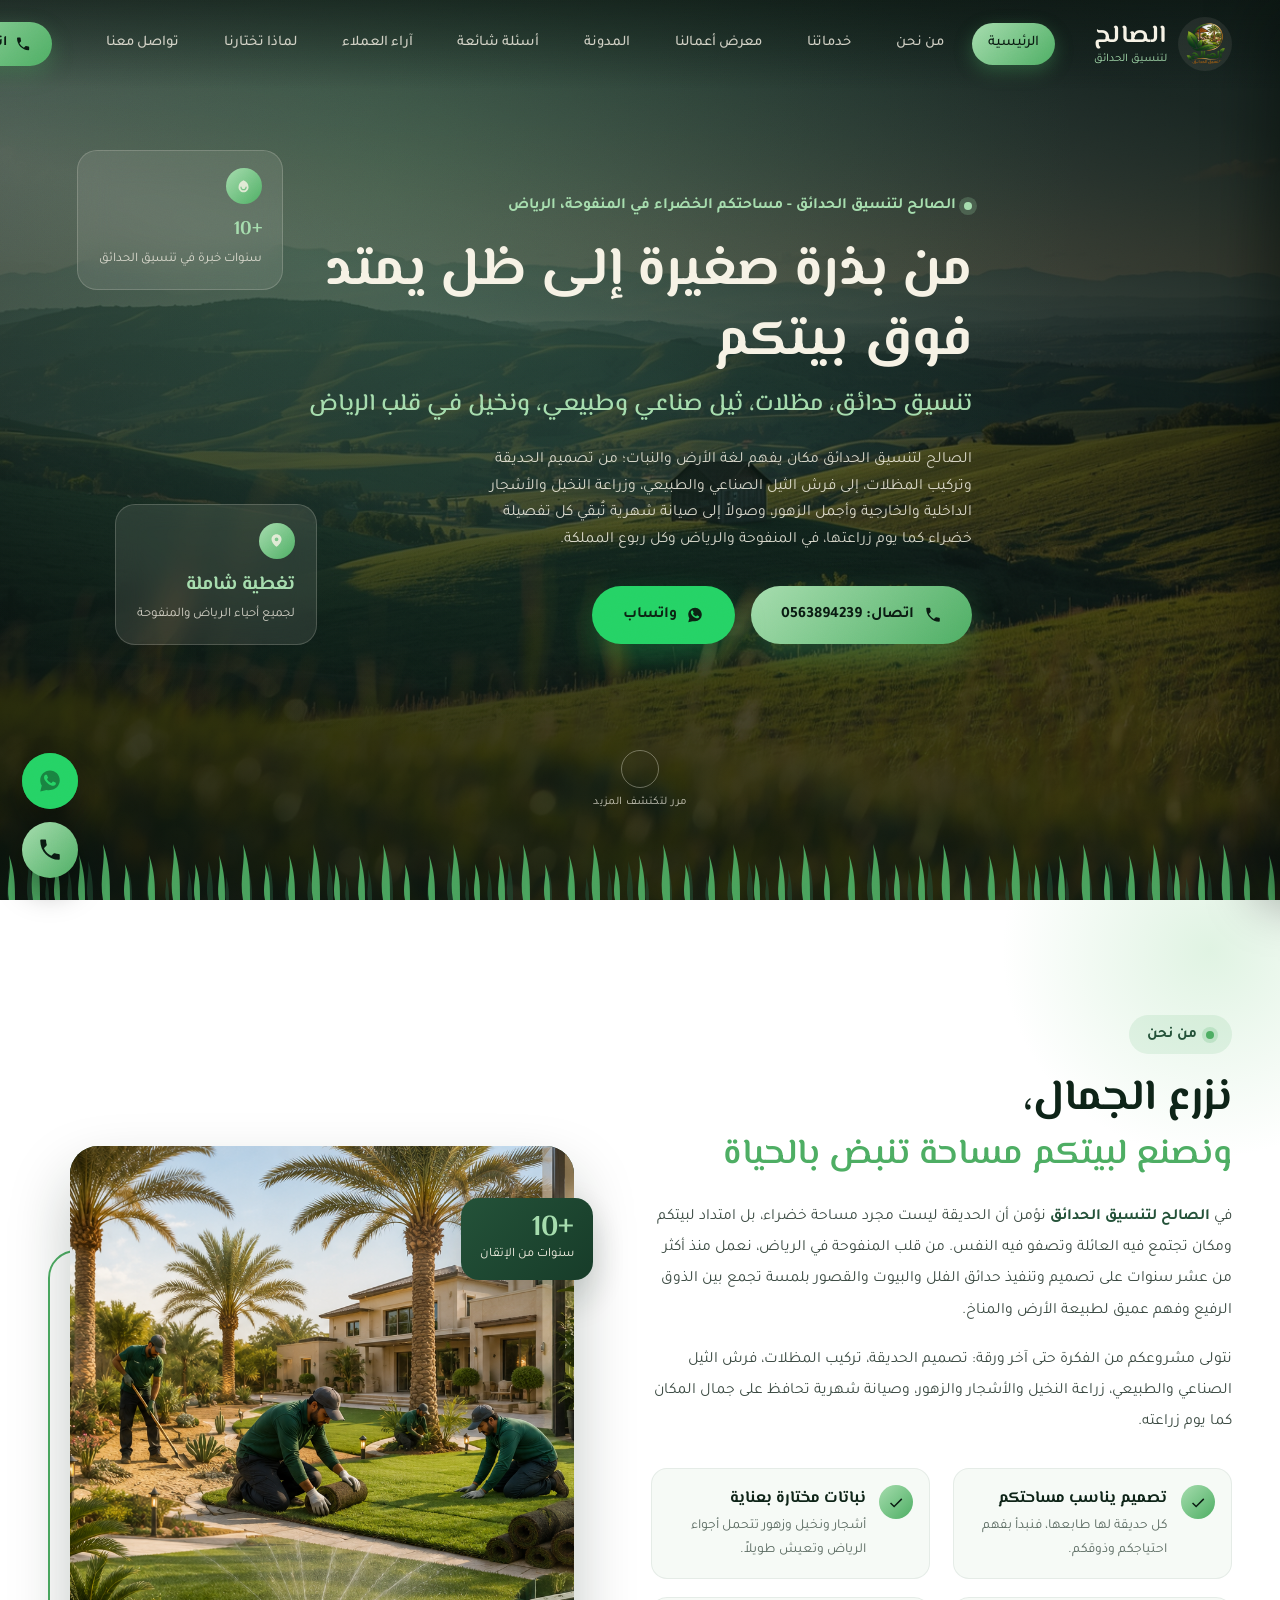
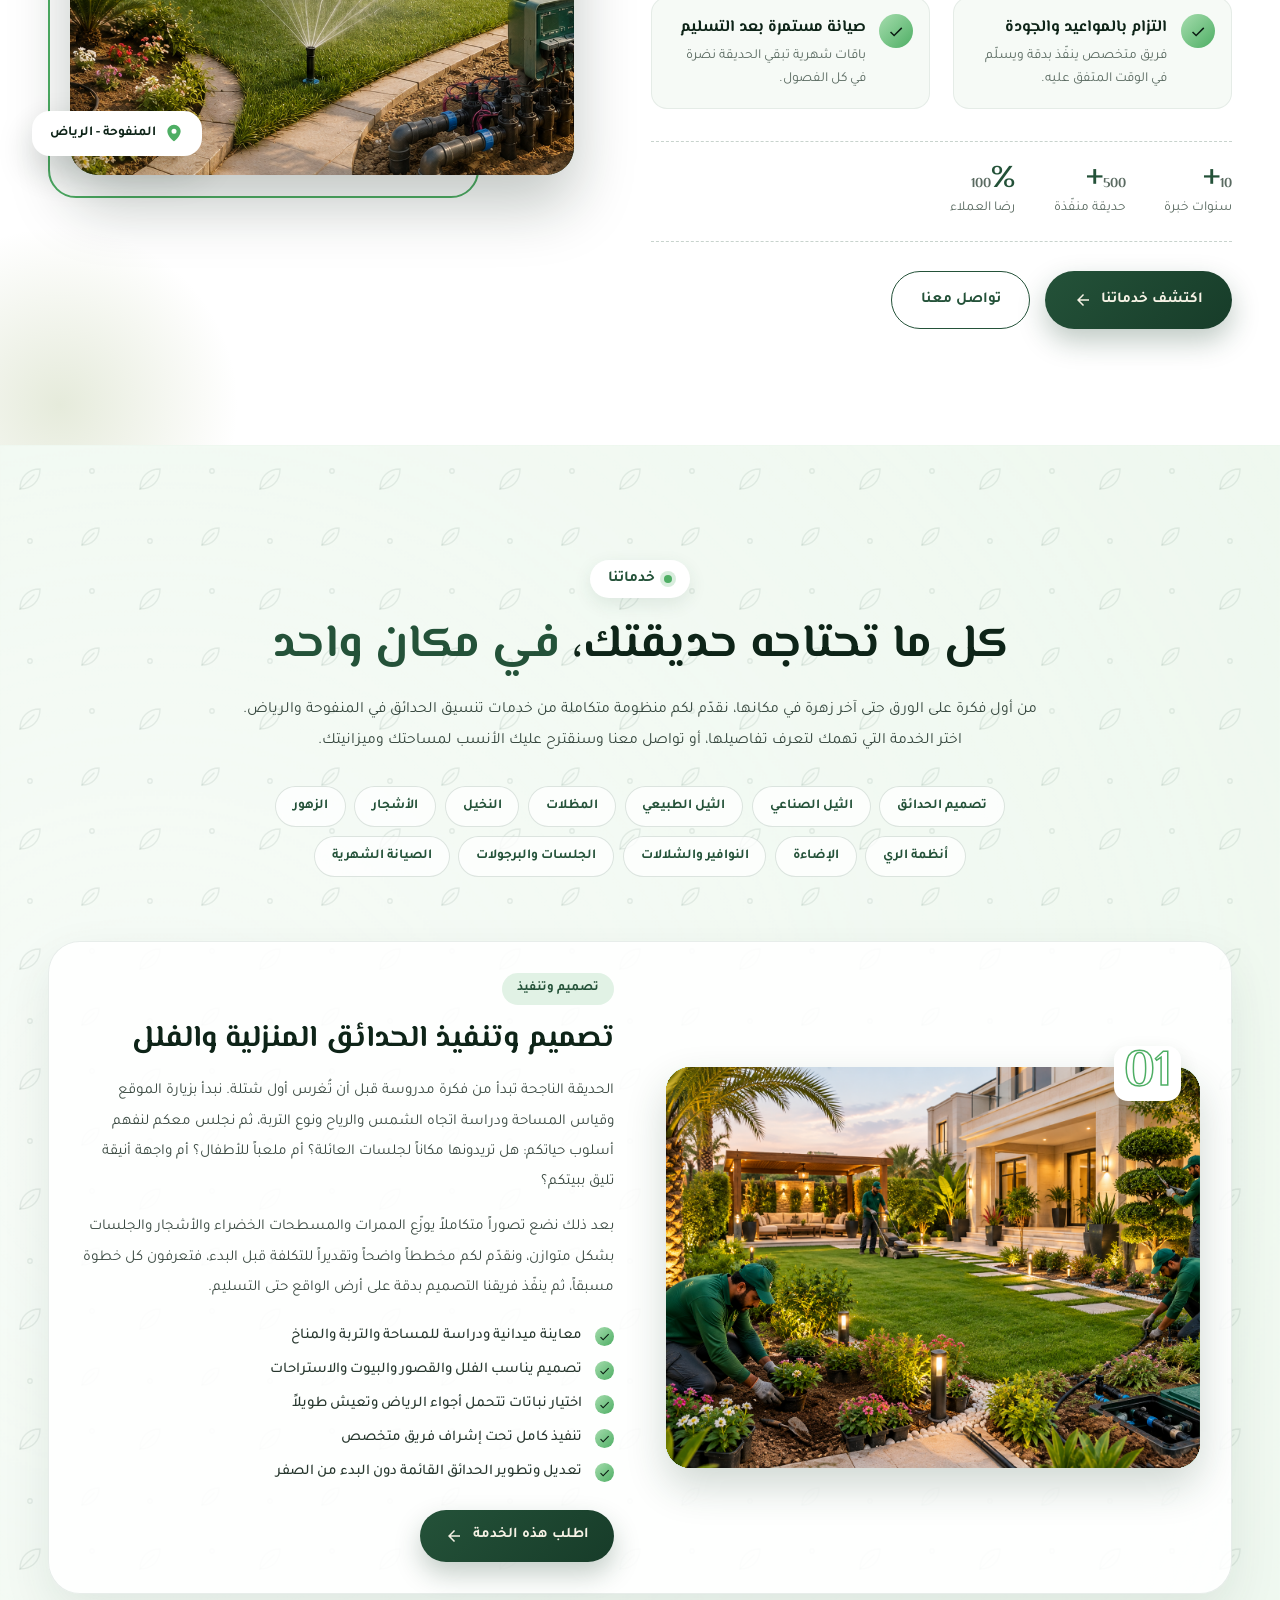
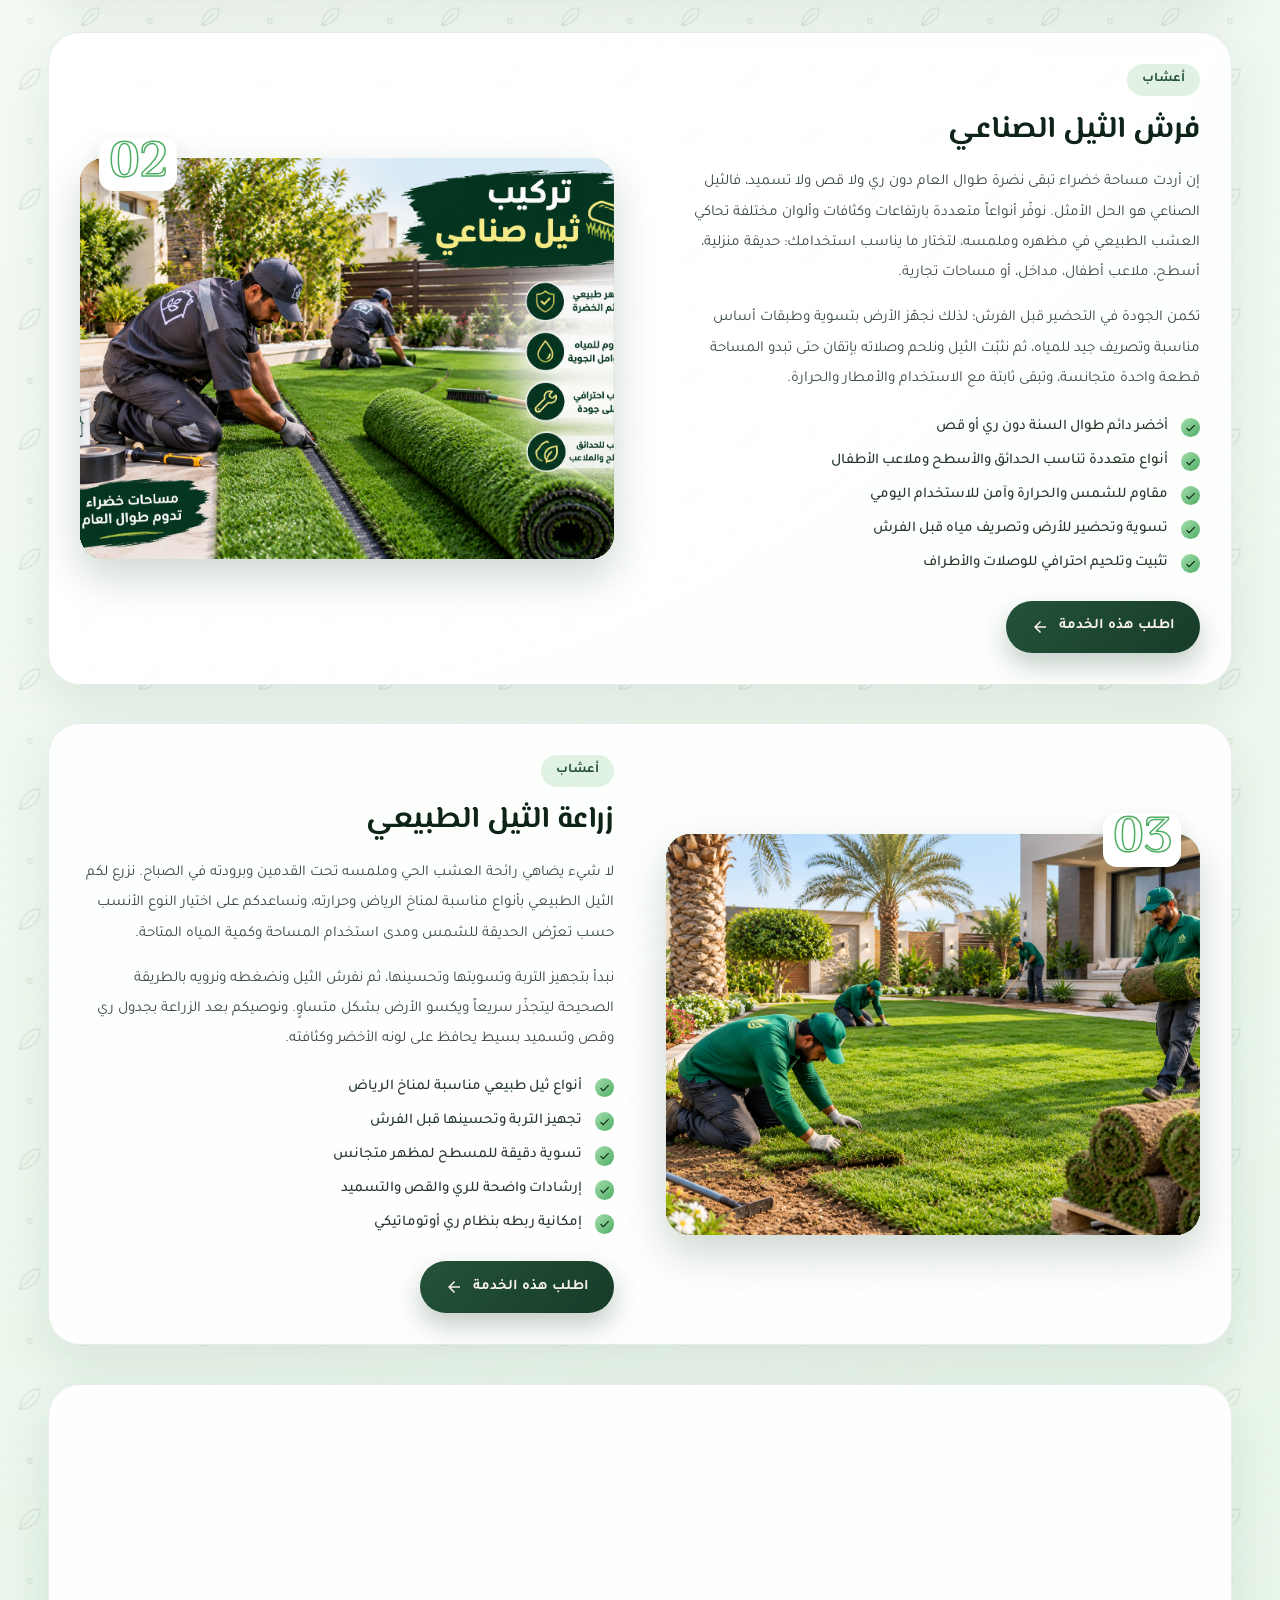
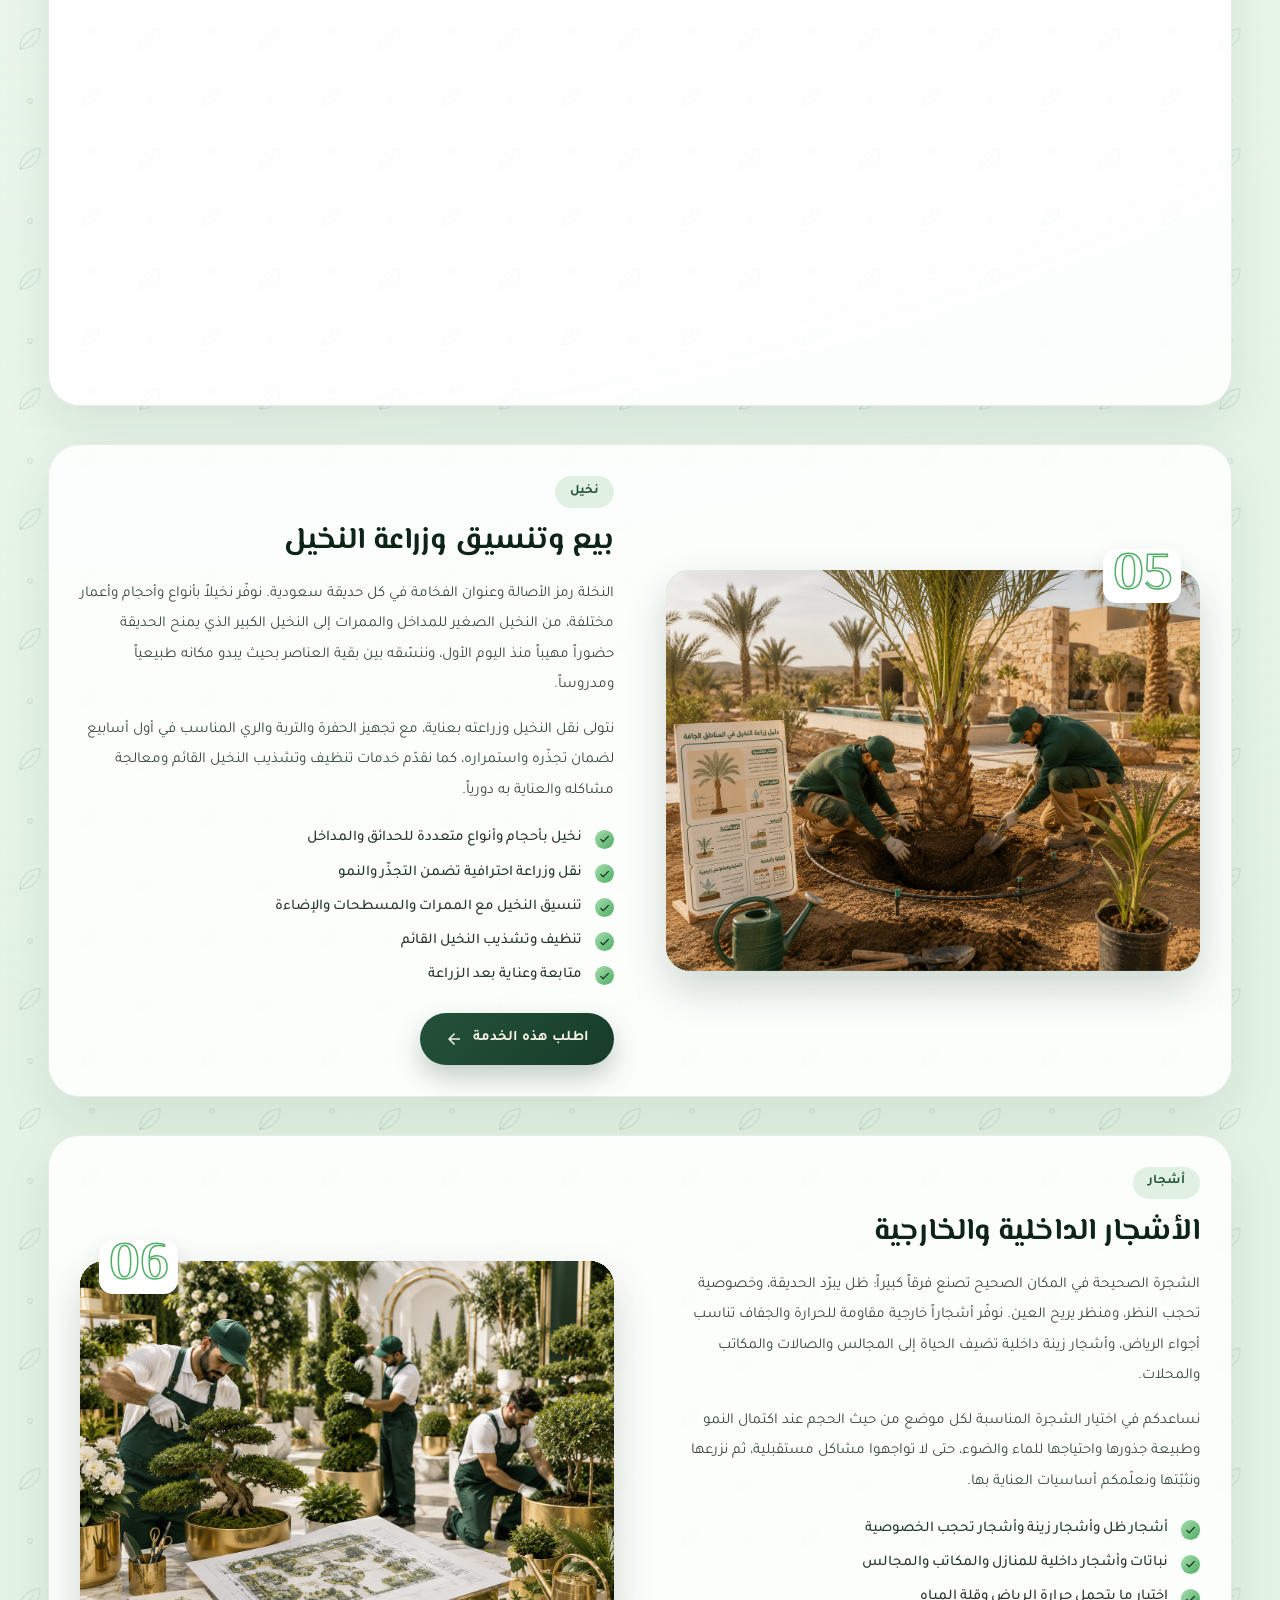
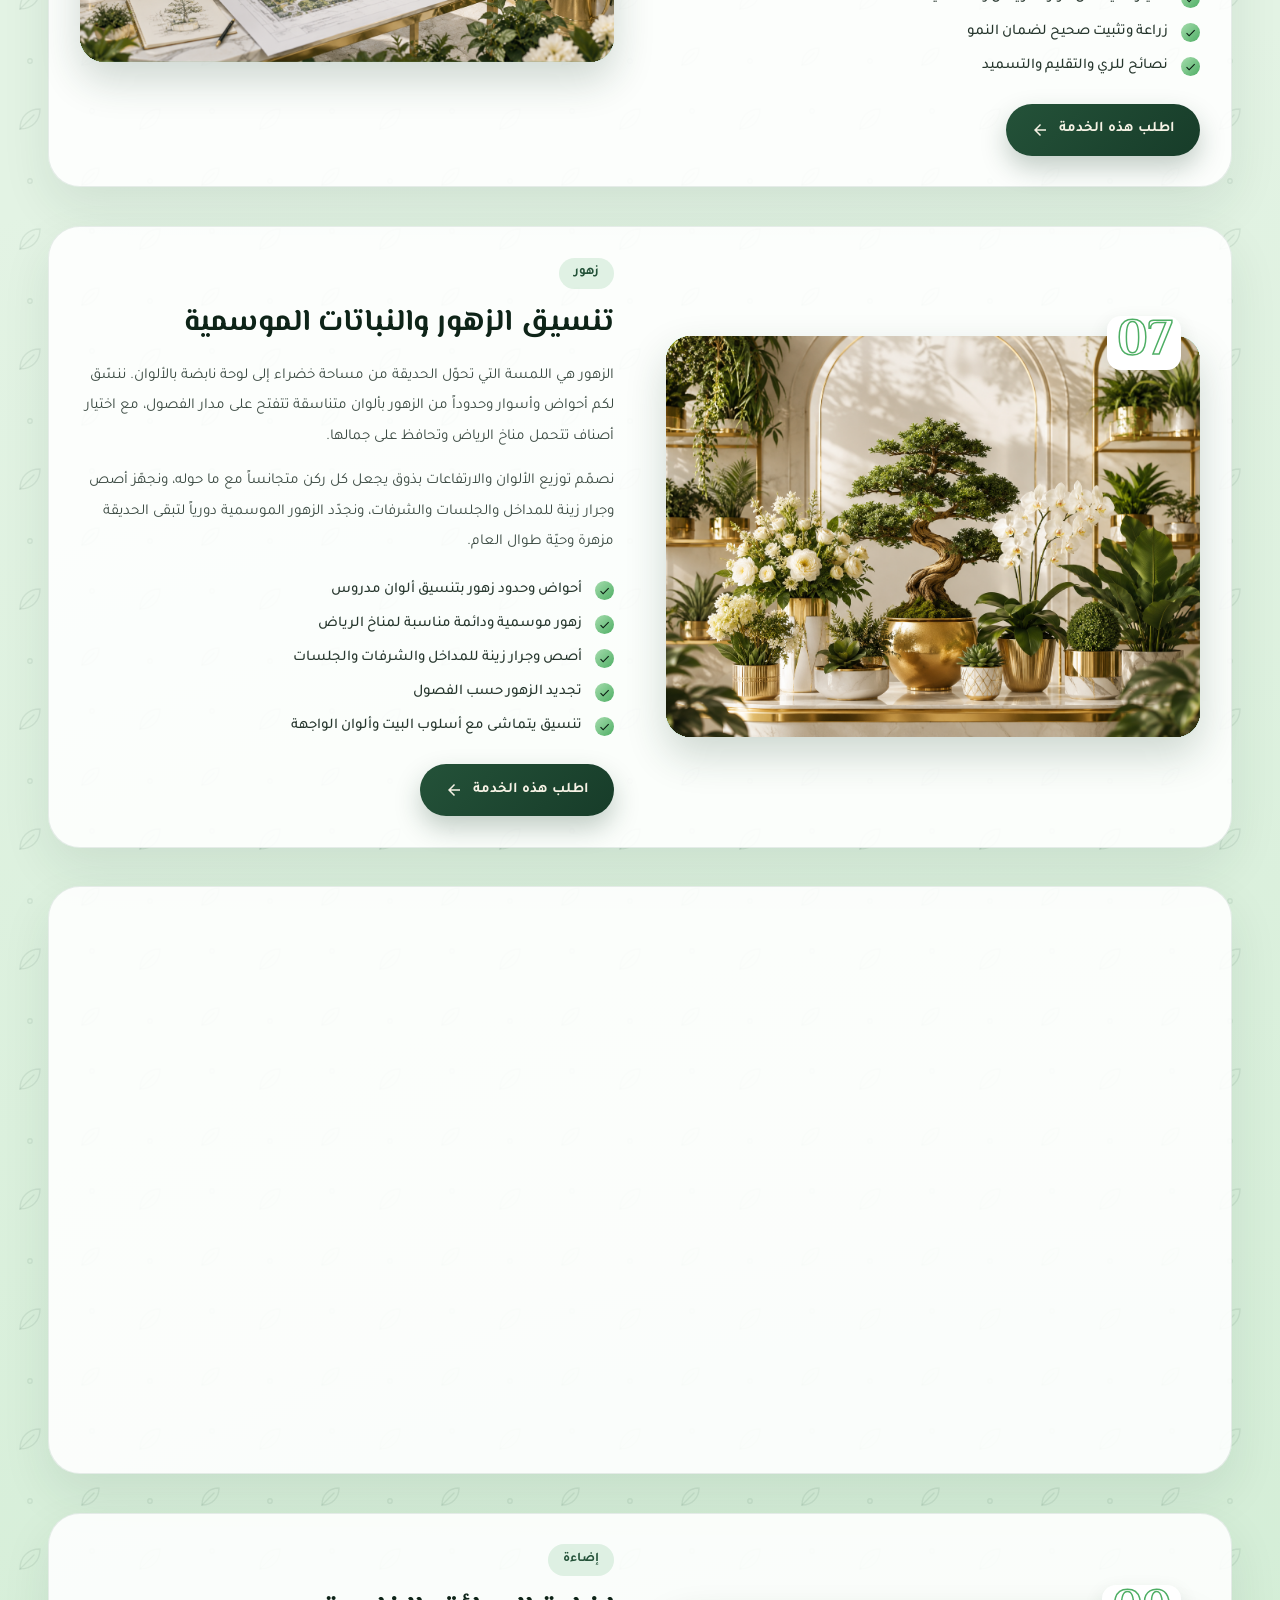
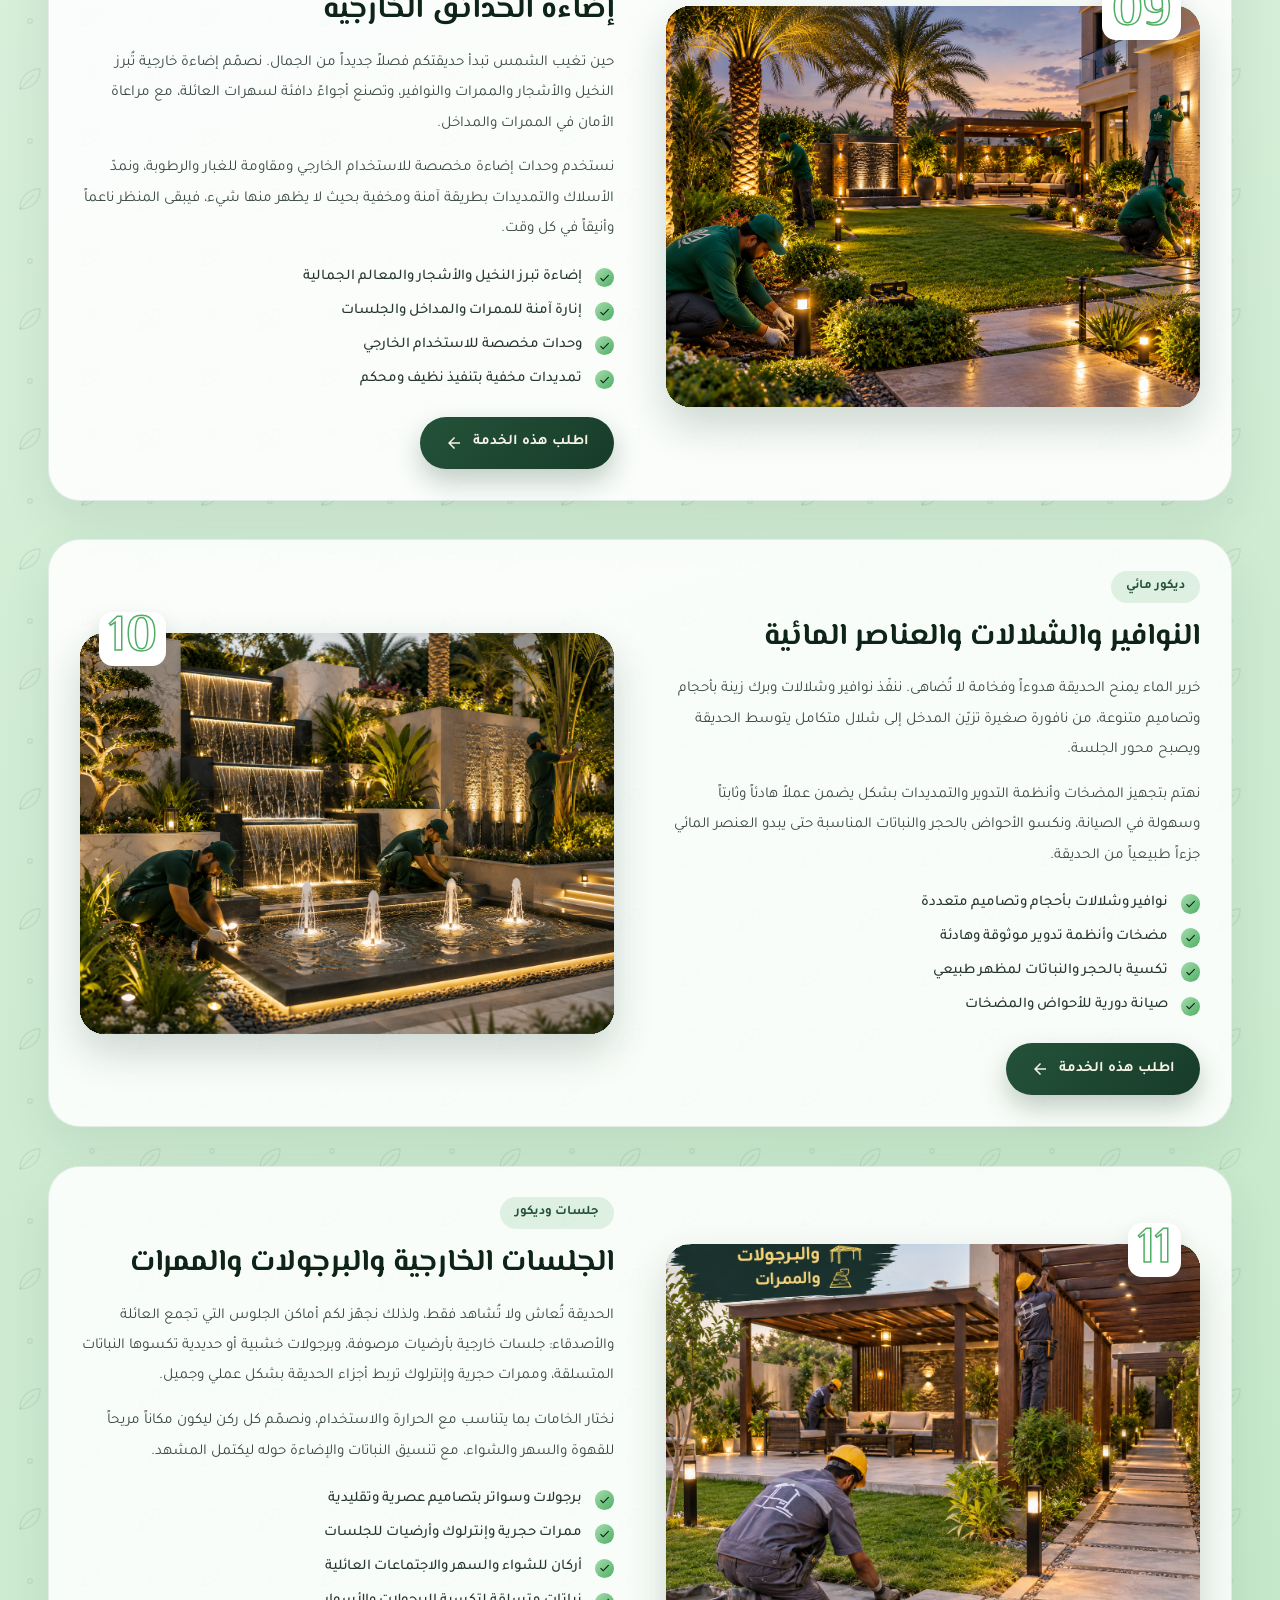
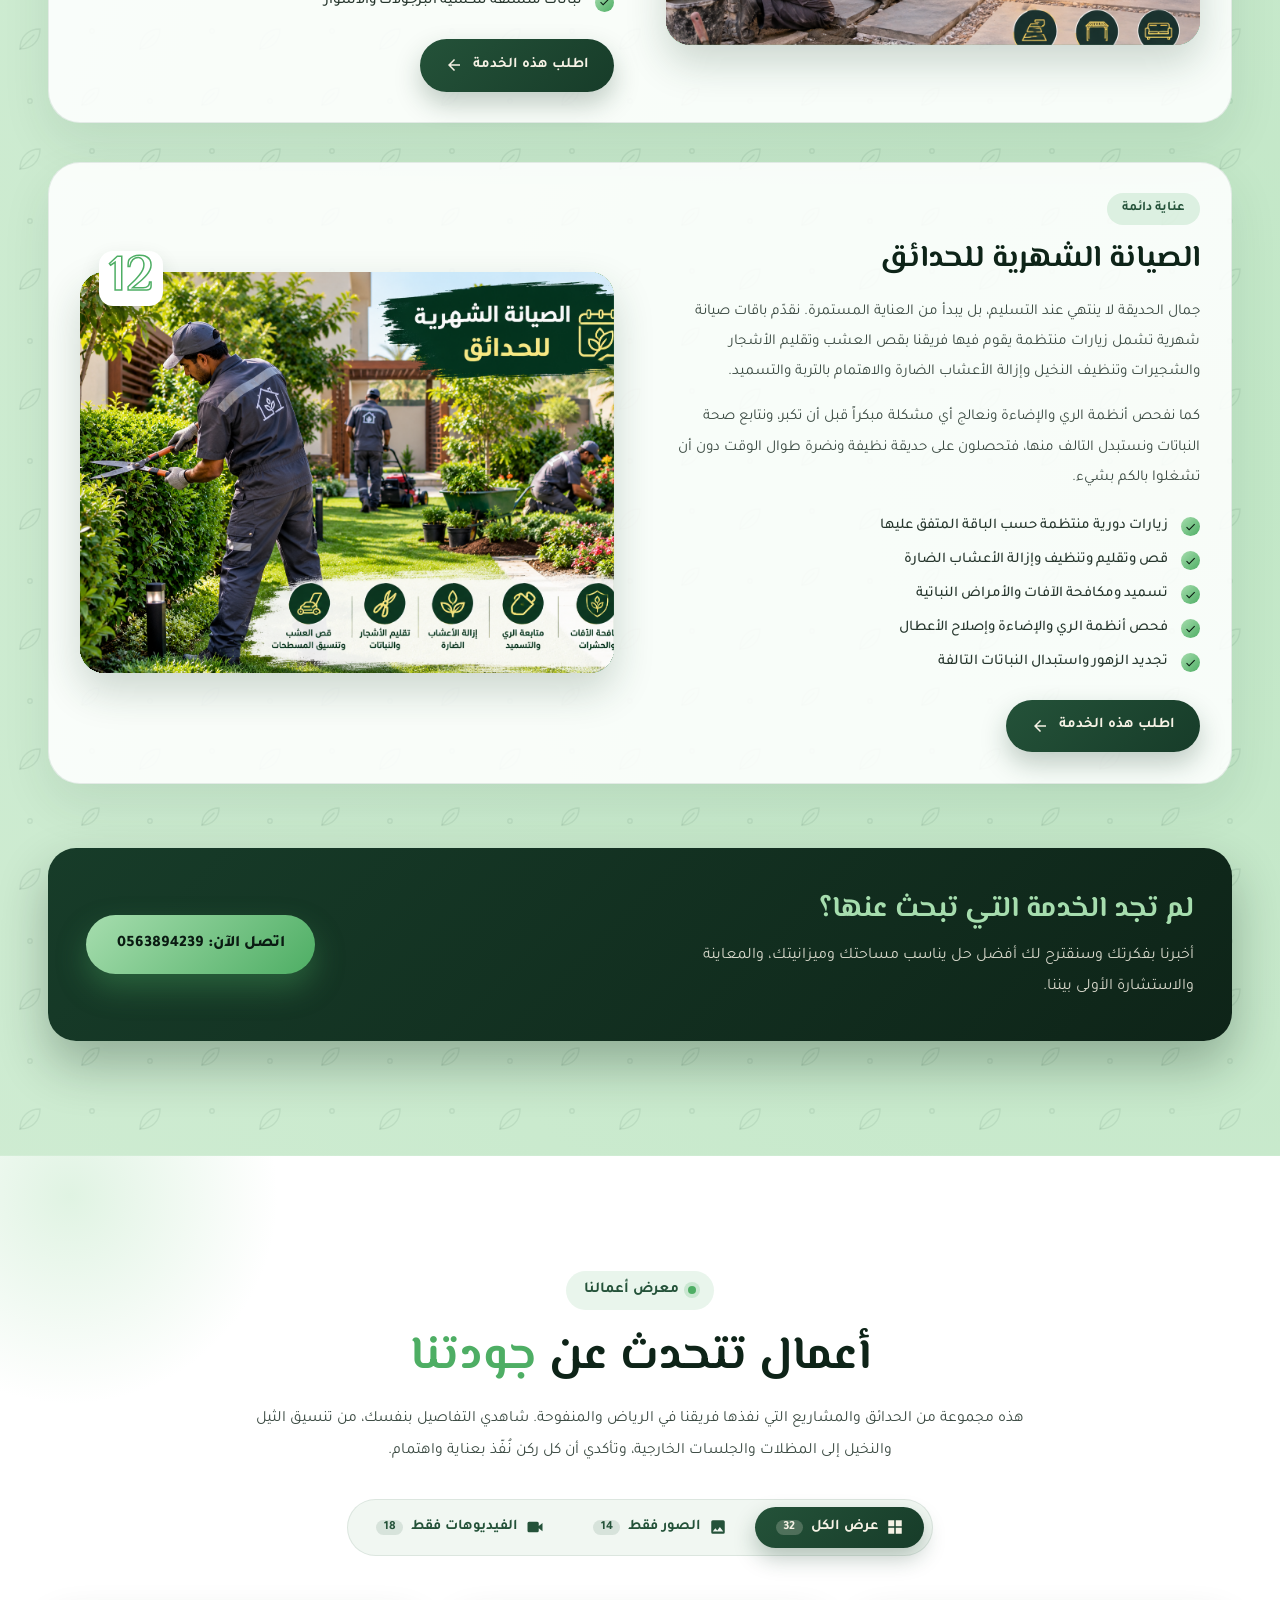
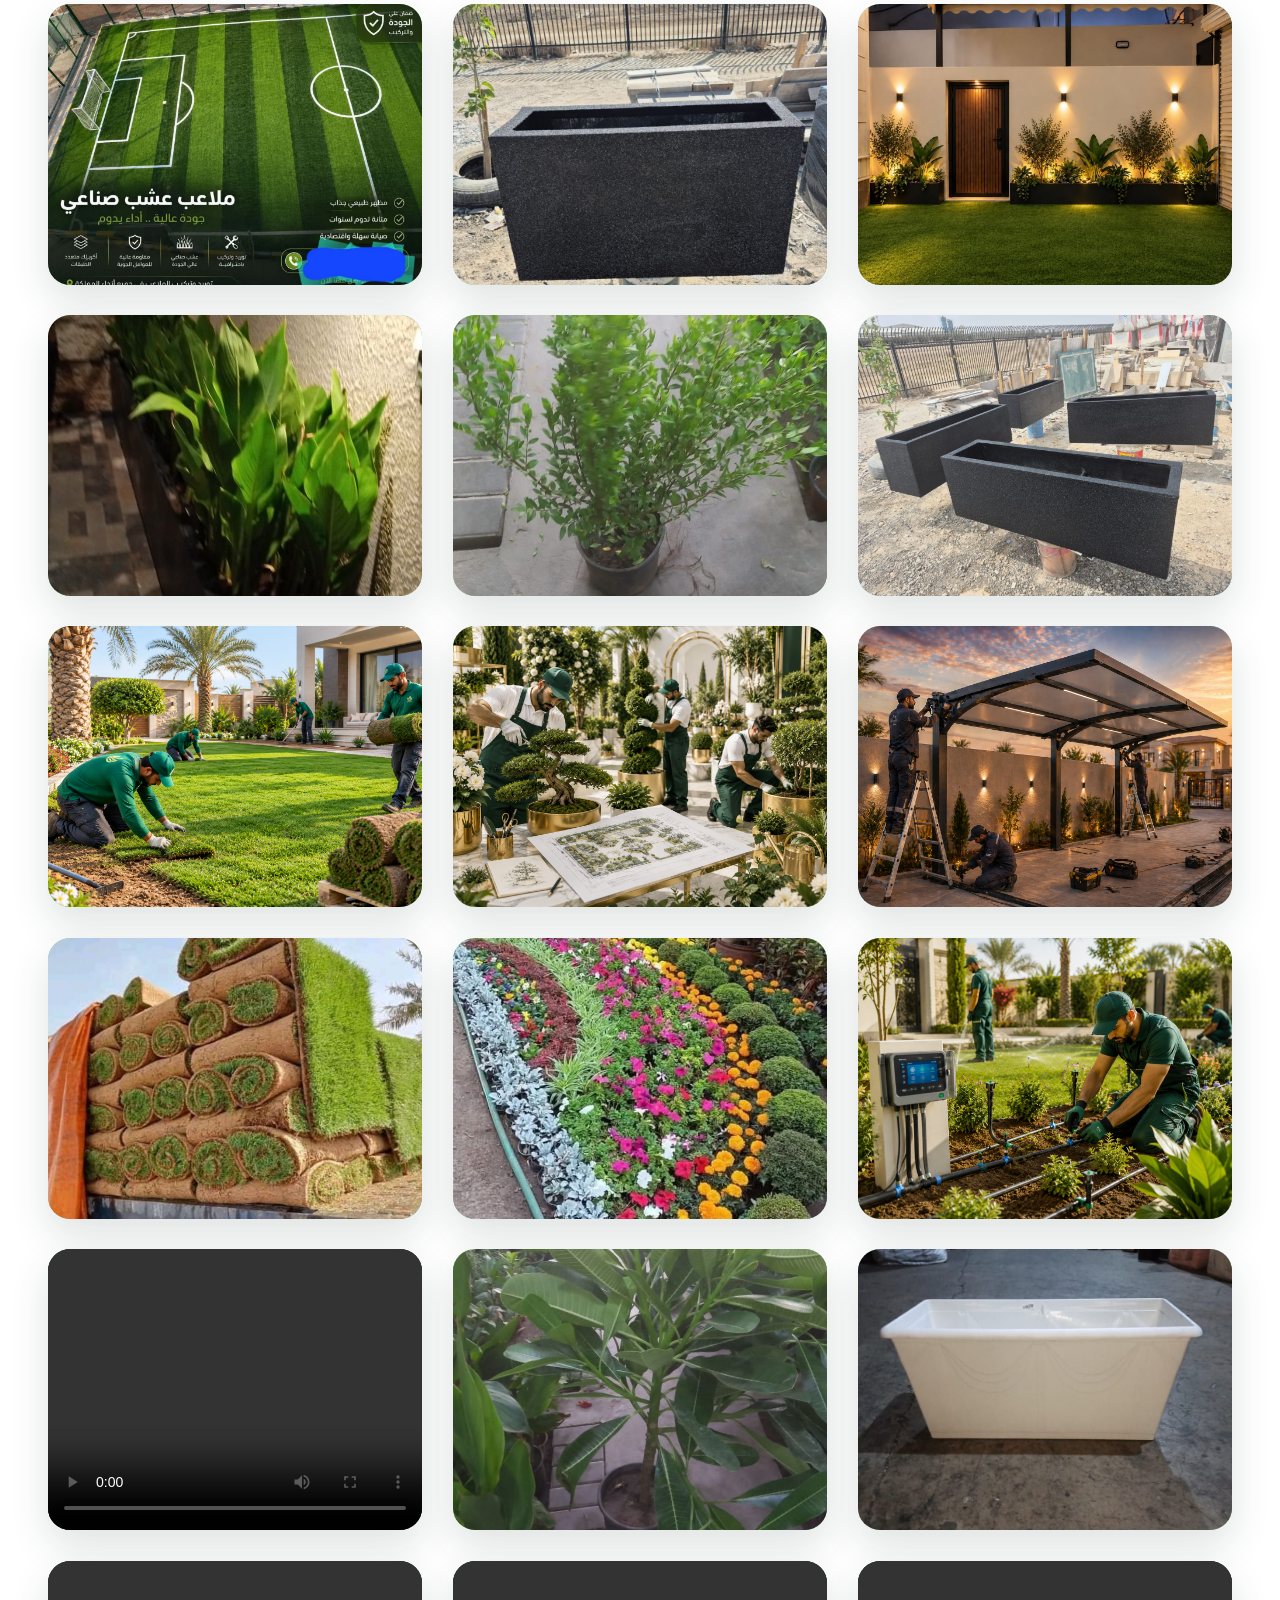
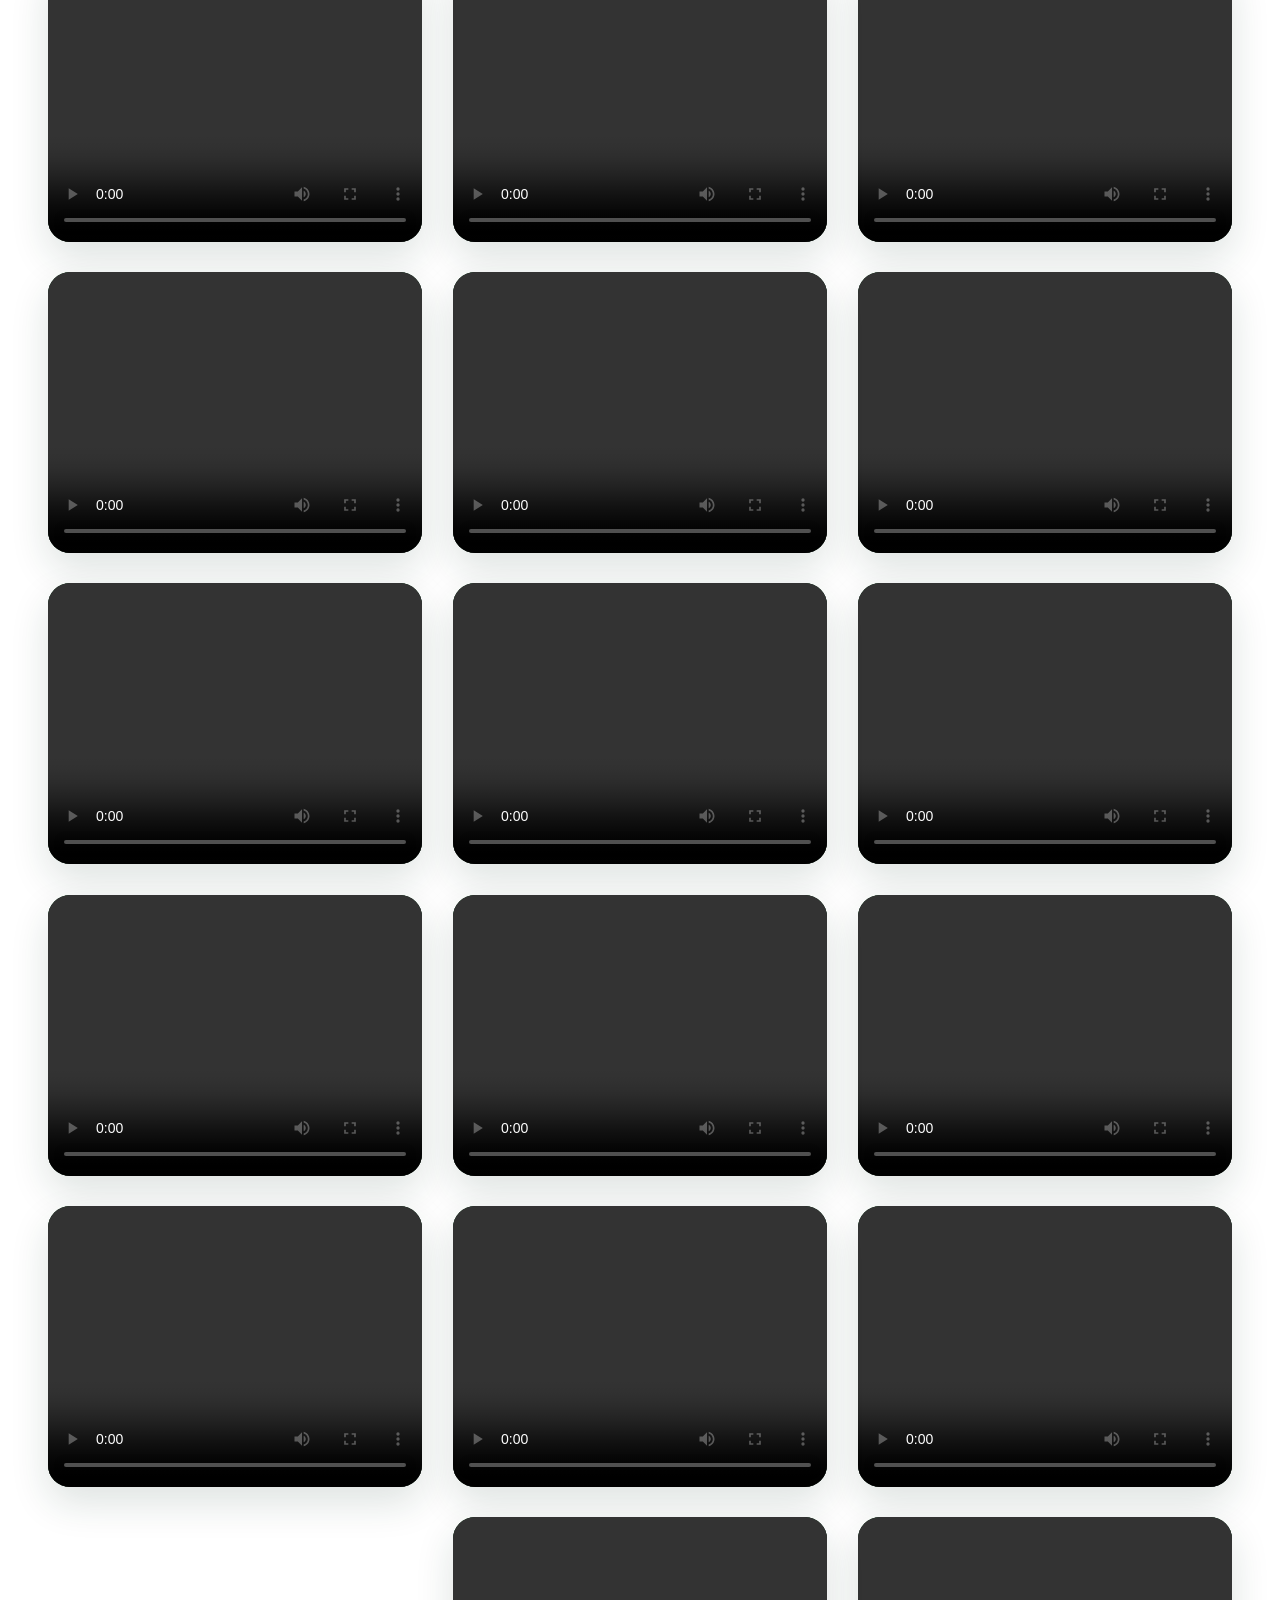
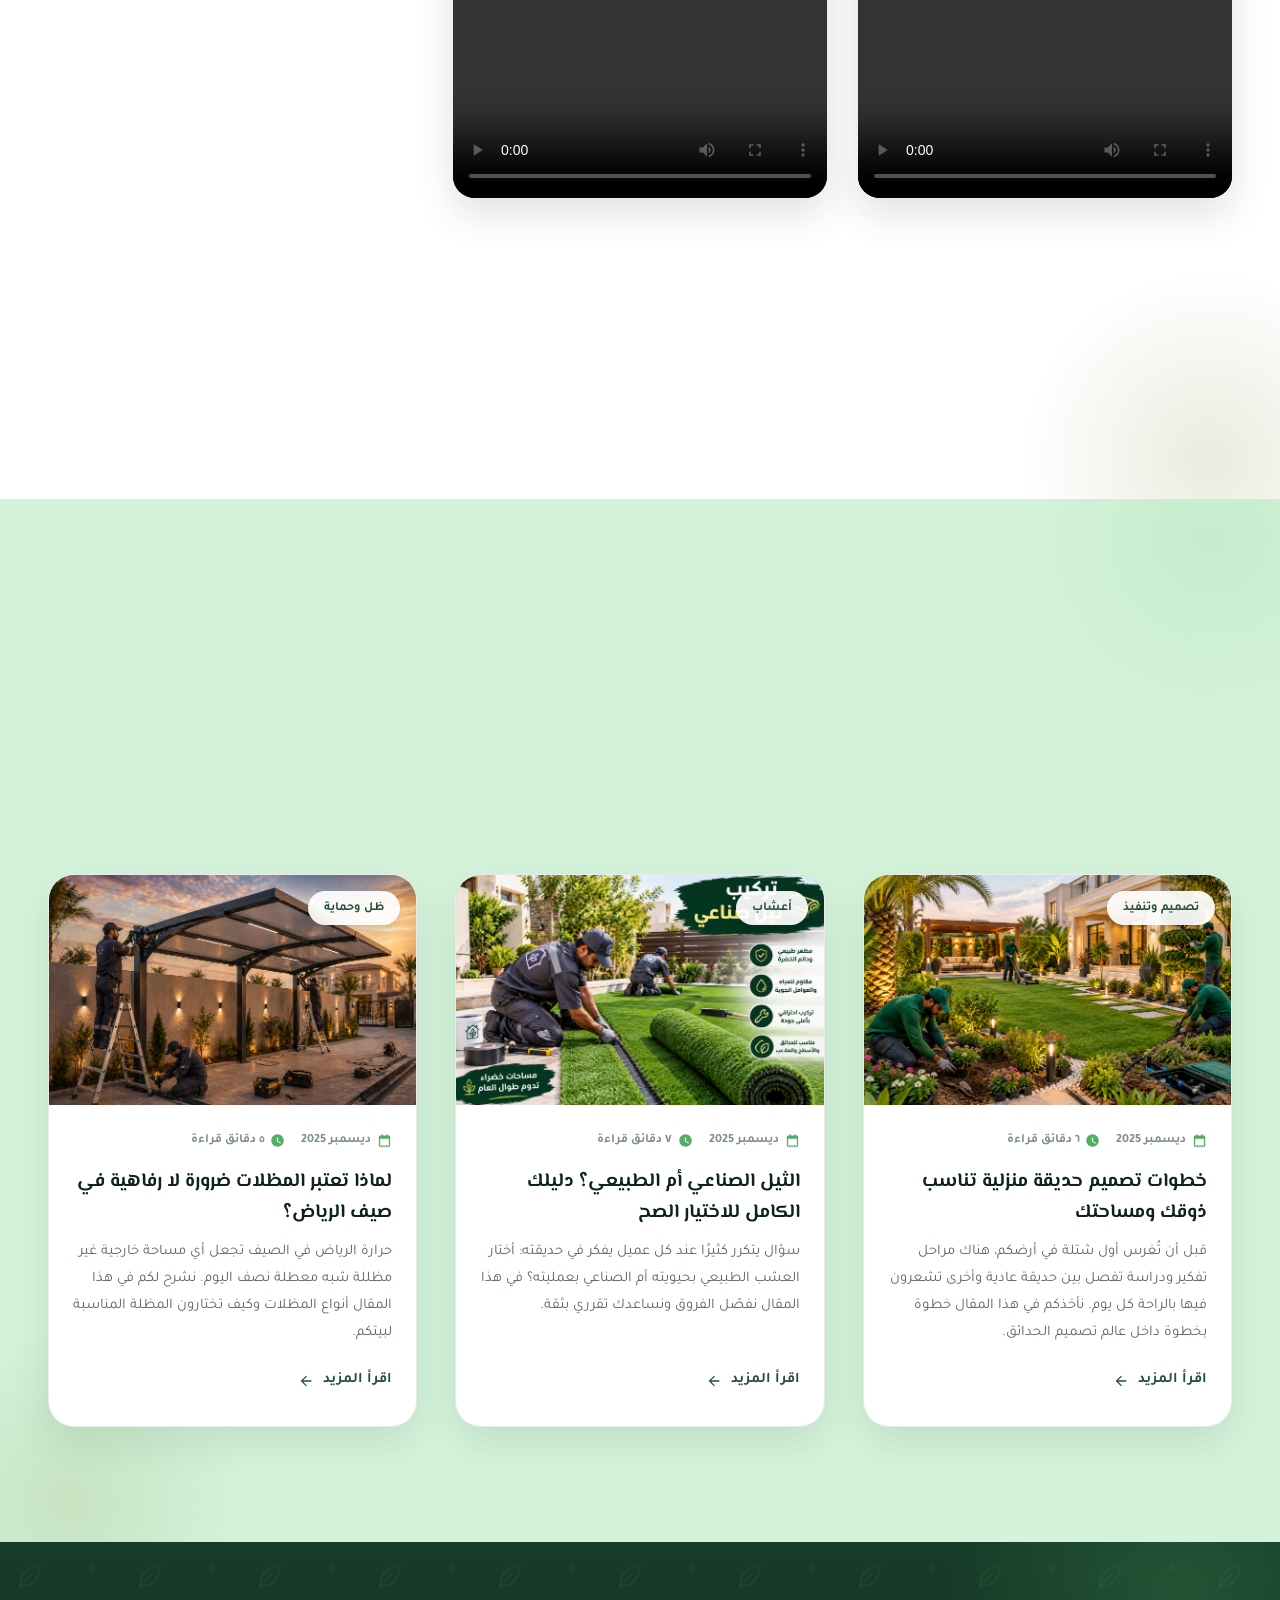
==== index.html @ ac69bbe6 "first commit" ====
<!DOCTYPE html>
<html lang="ar" dir="rtl">
<head>
<meta charset="UTF-8">
<meta name="viewport" content="width=device-width, initial-scale=1, viewport-fit=cover">
<title>الصالح لتنسيق الحدائق | تنسيق حدائق، مظلات، ثيل صناعي وطبيعي بالرياض - المنفوحة</title>
<meta name="description" content="الصالح لتنسيق الحدائق: تصميم وتنفيذ الحدائق المنزلية والفلل، تركيب المظلات، فرش الثيل الصناعي والطبيعي، زراعة النخيل والأشجار الداخلية والخارجية وأجمل الزهور، وباقات صيانة شهرية في المنفوحة والرياض والمملكة العربية السعودية. اتصال فوري 0563894239.">
<meta name="keywords" content="تنسيق حدائق, تنسيق حدائق الرياض, تنسيق حدائق المنفوحة, تنسيق حدائق بالرياض, تركيب مظلات, مظلات حدائق, مظلات سيارات, ثيل صناعي, ثيل طبيعي, عشب صناعي, عشب طبيعي, تنسيق نخيل, بيع نخيل, أشجار داخلية, أشجار خارجية, تنسيق زهور, بيع أشجار الزينة, تصميم حدائق منزلية, تنسيق حدائق فلل, صيانة حدائق شهرية, ديكور حدائق, تنسيق حدائق السعودية, تنسيق حدائق قصور, مقاول تنسيق حدائق الرياض, تنسيق حدائق المنفوحة الرياض">
<meta name="author" content="الصالح لتنسيق الحدائق">
<meta name="robots" content="index, follow">
<meta name="geo.region" content="SA-01">
<meta name="geo.placename" content="المنفوحة، الرياض">
<link rel="canonical" href="https://www.alsalih-garden.sa/">
<meta property="og:type" content="website">
<meta property="og:site_name" content="الصالح لتنسيق الحدائق">
<meta property="og:title" content="الصالح لتنسيق الحدائق | تنسيق حدائق، مظلات، ثيل صناعي وطبيعي بالرياض">
<meta property="og:description" content="تنسيق حدائق، تركيب مظلات، ثيل صناعي وطبيعي، نخيل وأشجار وزهور، وصيانة شهرية في المنفوحة والرياض.">
<meta property="og:locale" content="ar_SA">
<meta property="og:url" content="https://www.alsalih-garden.sa/">
<meta property="og:image" content="images/hero-bg.jpg">
<meta name="twitter:card" content="summary_large_image">
<link rel="preconnect" href="https://fonts.googleapis.com">
<link rel="preconnect" href="https://fonts.gstatic.com" crossorigin>
<link href="https://fonts.googleapis.com/css2?family=El+Messiri:wght@400;500;600;700&family=Tajawal:wght@300;400;500;700;900&display=swap" rel="stylesheet">
<link rel="stylesheet" href="style.css">
<script type="application/ld+json">
{
  "@context": "https://schema.org",
  "@type": "LocalBusiness",
  "name": "الصالح لتنسيق الحدائق",
  "image": "https://www.alsalih-garden.sa/images/logo.png",
  "telephone": "+966563894239",
  "description": "تصميم وتنفيذ الحدائق، تركيب المظلات، فرش الثيل الصناعي والطبيعي، زراعة النخيل والأشجار الداخلية والخارجية والزهور، وصيانة شهرية للحدائق في المنفوحة والرياض.",
  "address": {
    "@type": "PostalAddress",
    "streetAddress": "حي المنفوحة",
    "addressLocality": "الرياض",
    "addressRegion": "منطقة الرياض",
    "addressCountry": "SA"
  },
  "areaServed": "الرياض",
  "priceRange": "$$",
  "url": "https://www.alsalih-garden.sa/"
}
</script>
</head>
<body>
<div class="grain-overlay" aria-hidden="true"></div>

<header class="site-header" id="siteHeader">
  <div class="container header-inner">
    <a href="#home" class="brand" data-nav>
      <img src="images/logo.png" alt="شعار الصالح لتنسيق الحدائق" class="brand-logo">
      <span class="brand-text">
        <span class="brand-name">الصالح</span>
        <span class="brand-tagline">لتنسيق الحدائق</span>
      </span>
    </a>

    <nav class="main-nav" id="mainNav" aria-label="القائمة الرئيسية">
      <ul class="nav-list" id="navList">
        <li><a href="#home" class="nav-link is-active" data-nav>الرئيسية</a></li>
        <li><a href="#about" class="nav-link" data-nav>من نحن</a></li>
        <li><a href="#services" class="nav-link" data-nav>خدماتنا</a></li>
        <li><a href="#portfolio" class="nav-link" data-nav>معرض أعمالنا</a></li>
        <li><a href="#blog" class="nav-link" data-nav>المدونة</a></li>
        <li><a href="#faq" class="nav-link" data-nav>أسئلة شائعة</a></li>
        <li><a href="#testimonials" class="nav-link" data-nav>آراء العملاء</a></li>
        <li><a href="#why-us" class="nav-link" data-nav>لماذا تختارنا</a></li>
        <li><a href="#contact" class="nav-link" data-nav>تواصل معنا</a></li>
      </ul>
      <span class="nav-indicator" id="navIndicator"></span>
    </nav>

    <div class="header-actions">
      <a href="tel:0563894239" class="header-call-btn">
        <svg viewBox="0 0 24 24" class="icon" aria-hidden="true"><path d="M6.6 10.8c1.4 2.8 3.8 5.2 6.6 6.6l2.2-2.2c.3-.3.7-.4 1-.2 1.1.4 2.3.6 3.6.6.6 0 1 .4 1 1V20c0 .6-.4 1-1 1C10.9 21 3 13.1 3 3.4c0-.6.4-1 1-1h3.4c.6 0 1 .4 1 1 0 1.3.2 2.5.6 3.6.1.4 0 .8-.3 1l-2.1 2.2Z"/></svg>
        <span>اتصل بنا الآن</span>
      </a>
      <button class="hamburger" id="hamburgerBtn" type="button" aria-label="فتح القائمة" aria-expanded="false" aria-controls="mobileDrawer">
        <span></span><span></span><span></span>
      </button>
    </div>
  </div>
</header>

<div class="drawer-backdrop" id="drawerBackdrop"></div>

<aside class="mobile-drawer" id="mobileDrawer" aria-hidden="true">
  <div class="drawer-head">
    <a href="#home" class="brand drawer-brand" data-nav>
      <img src="images/logo.png" alt="شعار الصالح لتنسيق الحدائق" class="brand-logo">
      <span class="brand-text">
        <span class="brand-name">الصالح</span>
        <span class="brand-tagline">لتنسيق الحدائق</span>
      </span>
    </a>
    <button class="drawer-close" id="drawerCloseBtn" type="button" aria-label="إغلاق القائمة">
      <svg viewBox="0 0 24 24" class="icon" aria-hidden="true"><path d="M18.3 5.7 12 12l6.3 6.3-1.4 1.4L10.6 13.4 4.3 19.7 2.9 18.3 9.2 12 2.9 5.7 4.3 4.3l6.3 6.3 6.3-6.3z"/></svg>
    </button>
  </div>

  <ul class="drawer-nav">
    <li><a href="#home" class="drawer-link is-active" data-nav><span class="drawer-dot"></span>الرئيسية</a></li>
    <li><a href="#about" class="drawer-link" data-nav><span class="drawer-dot"></span>من نحن</a></li>
    <li><a href="#services" class="drawer-link" data-nav><span class="drawer-dot"></span>خدماتنا</a></li>
    <li><a href="#portfolio" class="drawer-link" data-nav><span class="drawer-dot"></span>معرض أعمالنا</a></li>
    <li><a href="#blog" class="drawer-link" data-nav><span class="drawer-dot"></span>المدونة</a></li>
    <li><a href="#faq" class="drawer-link" data-nav><span class="drawer-dot"></span>أسئلة شائعة</a></li>
    <li><a href="#testimonials" class="drawer-link" data-nav><span class="drawer-dot"></span>آراء العملاء</a></li>
    <li><a href="#why-us" class="drawer-link" data-nav><span class="drawer-dot"></span>لماذا تختارنا</a></li>
    <li><a href="#contact" class="drawer-link" data-nav><span class="drawer-dot"></span>تواصل معنا</a></li>
  </ul>

  <div class="drawer-footer">
    <a href="https://wa.me/966563894239" target="_blank" rel="noopener" class="drawer-whatsapp">
      <svg viewBox="0 0 32 32" class="icon" aria-hidden="true"><path d="M16.001 3C9.372 3 4 8.373 4 15.002c0 2.42.71 4.675 1.933 6.574L4 29l7.62-1.883A11.94 11.94 0 0 0 16 27c6.629 0 12-5.373 12-12.001C28 8.373 22.629 3 16.001 3Zm7.06 17.06c-.3.847-1.49 1.55-2.437 1.75-.648.137-1.494.246-4.342-.933-3.644-1.508-5.99-5.19-6.173-5.43-.18-.24-1.482-1.973-1.482-3.763 0-1.79.938-2.669 1.27-3.034.33-.365.72-.457.96-.457.24 0 .48.002.69.013.222.011.518-.084.81.618.3.72 1.02 2.494 1.11 2.677.09.18.15.396.03.636-.12.24-.18.396-.36.61-.18.216-.378.481-.54.647-.18.18-.366.375-.156.735.21.36.93 1.53 2 2.478 1.374 1.222 2.53 1.6 2.89 1.78.36.18.57.15.78-.09.21-.24.9-1.05 1.14-1.41.24-.36.48-.3.81-.18.33.12 2.1.99 2.46 1.17.36.18.6.27.69.42.09.15.09.87-.21 1.717Z"/></svg>
      <span>راسلنا واتساب</span>
    </a>
    <a href="tel:0563894239" class="drawer-call">اتصل الآن: 0563894239</a>
  </div>
</aside>
<main>
<section class="hero" id="home">
  <div class="hero-bg" id="heroBg" style="background-image:url('images/hero-bg.jpg');"></div>
  <div class="hero-overlay"></div>
  <div class="hero-particles" id="heroParticles"></div>

  <div class="hero-body">
    <div class="container hero-content">
      <p class="hero-kicker" data-reveal>الصالح لتنسيق الحدائق - مساحتكم الخضراء في المنفوحة، الرياض</p>
      <h1 class="hero-title">
        <span class="hero-title-line" data-reveal>من بذرة صغيرة إلى ظل يمتد فوق بيتكم</span>
        <span class="hero-title-line hero-title-accent" data-reveal>تنسيق حدائق، مظلات، ثيل صناعي وطبيعي، ونخيل في قلب الرياض</span>
      </h1>
      <p class="hero-sub" data-reveal>
        الصالح لتنسيق الحدائق مكان يفهم لغة الأرض والنبات؛ من تصميم الحديقة وتركيب المظلات، إلى فرش الثيل الصناعي والطبيعي، وزراعة النخيل والأشجار الداخلية والخارجية وأجمل الزهور، وصولاً إلى صيانة شهرية تُبقي كل تفصيلة خضراء كما يوم زراعتها، في المنفوحة والرياض وكل ربوع المملكة.
      </p>
      <div class="hero-actions" data-reveal>
        <a href="tel:0563894239" class="btn btn-primary">
          <svg viewBox="0 0 24 24" class="icon" aria-hidden="true"><path d="M6.6 10.8c1.4 2.8 3.8 5.2 6.6 6.6l2.2-2.2c.3-.3.7-.4 1-.2 1.1.4 2.3.6 3.6.6.6 0 1 .4 1 1V20c0 .6-.4 1-1 1C10.9 21 3 13.1 3 3.4c0-.6.4-1 1-1h3.4c.6 0 1 .4 1 1 0 1.3.2 2.5.6 3.6.1.4 0 .8-.3 1l-2.1 2.2Z"/></svg>
          <span>اتصال: 0563894239</span>
        </a>
        <a href="https://wa.me/966563894239" target="_blank" rel="noopener" class="btn btn-whatsapp">
          <svg viewBox="0 0 32 32" class="icon" aria-hidden="true"><path d="M16.001 3C9.372 3 4 8.373 4 15.002c0 2.42.71 4.675 1.933 6.574L4 29l7.62-1.883A11.94 11.94 0 0 0 16 27c6.629 0 12-5.373 12-12.001C28 8.373 22.629 3 16.001 3Zm7.06 17.06c-.3.847-1.49 1.55-2.437 1.75-.648.137-1.494.246-4.342-.933-3.644-1.508-5.99-5.19-6.173-5.43-.18-.24-1.482-1.973-1.482-3.763 0-1.79.938-2.669 1.27-3.034.33-.365.72-.457.96-.457.24 0 .48.002.69.013.222.011.518-.084.81.618.3.72 1.02 2.494 1.11 2.677.09.18.15.396.03.636-.12.24-.18.396-.36.61-.18.216-.378.481-.54.647-.18.18-.366.375-.156.735.21.36.93 1.53 2 2.478 1.374 1.222 2.53 1.6 2.89 1.78.36.18.57.15.78-.09.21-.24.9-1.05 1.14-1.41.24-.36.48-.3.81-.18.33.12 2.1.99 2.46 1.17.36.18.6.27.69.42.09.15.09.87-.21 1.717Z"/></svg>
          <span>واتساب</span>
        </a>
      </div>
    </div>

    <div class="hero-float-card card-experience" data-reveal data-parallax="16">
      <span class="float-icon">
        <svg viewBox="0 0 24 24" class="icon" aria-hidden="true"><path d="M12 2C7 4 4 8 4 13c0 4.4 3.6 8 8 8s8-3.6 8-8c0-5-3-9-8-11Zm0 16c-2.8 0-5-2.2-5-5 0-.6.5-1 1-1s1 .4 1 1c0 1.7 1.3 3 3 3s3-1.3 3-3c0-.6.5-1 1-1s1 .4 1 1c0 2.8-2.2 5-5 5Z"/></svg>
      </span>
      <strong>+10</strong>
      <span>سنوات خبرة في تنسيق الحدائق</span>
    </div>

    <div class="hero-float-card card-coverage" data-reveal data-parallax="11">
      <span class="float-icon">
        <svg viewBox="0 0 24 24" class="icon" aria-hidden="true"><path d="M12 2c-4.4 0-8 3.6-8 8 0 5.4 7 12 8 12s8-6.6 8-12c0-4.4-3.6-8-8-8Zm0 11a3 3 0 1 1 0-6 3 3 0 0 1 0 6Z"/></svg>
      </span>
      <strong>تغطية شاملة</strong>
      <span>لجميع أحياء الرياض والمنفوحة</span>
    </div>
  </div>

  <button class="scroll-cue" id="scrollCue" type="button" aria-label="مرر للأسفل لاستكشاف الموقع">
    <span class="scroll-cue-sprout">
      <svg viewBox="0 0 40 40" class="icon" aria-hidden="true">
        <path class="sprout-stem" d="M20 36V18"/>
        <path class="sprout-leaf sprout-leaf-right" d="M20 22c0-7 6-10 12-10 0 7-5 12-12 10Z"/>
        <path class="sprout-leaf sprout-leaf-left" d="M20 28c0-6-5-9-11-9 0 6 4 11 11 9Z"/>
      </svg>
    </span>
    <span class="scroll-cue-text">مرر لتكتشف المزيد</span>
  </button>

  <div class="hero-divider" aria-hidden="true">
    <span class="grass-layer grass-back"></span>
    <span class="grass-layer grass-front"></span>
  </div>
</section>
<section class="about" id="about">
  <div class="about-leaf about-leaf-1" aria-hidden="true"></div>
  <div class="about-leaf about-leaf-2" aria-hidden="true"></div>
  <div class="container about-grid">
    <div class="about-content">
      <p class="about-kicker" data-ab-reveal>من نحن</p>
      <h2 class="about-title" data-ab-reveal>
        نزرع الجمال، <span>ونصنع لبيتكم مساحة تنبض بالحياة</span>
      </h2>

      <p class="about-text" data-ab-reveal>
        في <strong>الصالح لتنسيق الحدائق</strong> نؤمن أن الحديقة ليست مجرد مساحة خضراء، بل امتداد لبيتكم ومكان تجتمع فيه العائلة وتصفو فيه النفس. من قلب المنفوحة في الرياض، نعمل منذ أكثر من عشر سنوات على تصميم وتنفيذ حدائق الفلل والبيوت والقصور بلمسة تجمع بين الذوق الرفيع وفهم عميق لطبيعة الأرض والمناخ.
      </p>

      <p class="about-text" data-ab-reveal>
        نتولى مشروعكم من الفكرة حتى آخر ورقة: تصميم الحديقة، تركيب المظلات، فرش الثيل الصناعي والطبيعي، زراعة النخيل والأشجار والزهور، وصيانة شهرية تحافظ على جمال المكان كما يوم زراعته.
      </p>

      <ul class="about-features">
        <li data-ab-reveal>
          <span class="about-check">
            <svg viewBox="0 0 24 24" aria-hidden="true"><path d="m9.5 16.6-4.1-4.1L4 13.9l5.5 5.5L20.4 8.5 19 7.1z"/></svg>
          </span>
          <div>
            <h3>تصميم يناسب مساحتكم</h3>
            <p>كل حديقة لها طابعها، فنبدأ بفهم احتياجكم وذوقكم.</p>
          </div>
        </li>
        <li data-ab-reveal>
          <span class="about-check">
            <svg viewBox="0 0 24 24" aria-hidden="true"><path d="m9.5 16.6-4.1-4.1L4 13.9l5.5 5.5L20.4 8.5 19 7.1z"/></svg>
          </span>
          <div>
            <h3>نباتات مختارة بعناية</h3>
            <p>أشجار ونخيل وزهور تتحمل أجواء الرياض وتعيش طويلاً.</p>
          </div>
        </li>
        <li data-ab-reveal>
          <span class="about-check">
            <svg viewBox="0 0 24 24" aria-hidden="true"><path d="m9.5 16.6-4.1-4.1L4 13.9l5.5 5.5L20.4 8.5 19 7.1z"/></svg>
          </span>
          <div>
            <h3>التزام بالمواعيد والجودة</h3>
            <p>فريق متخصص ينفّذ بدقة ويسلّم في الوقت المتفق عليه.</p>
          </div>
        </li>
        <li data-ab-reveal>
          <span class="about-check">
            <svg viewBox="0 0 24 24" aria-hidden="true"><path d="m9.5 16.6-4.1-4.1L4 13.9l5.5 5.5L20.4 8.5 19 7.1z"/></svg>
          </span>
          <div>
            <h3>صيانة مستمرة بعد التسليم</h3>
            <p>باقات شهرية تبقي الحديقة نضرة في كل الفصول.</p>
          </div>
        </li>
      </ul>

      <div class="about-stats" data-ab-reveal>
        <div class="about-stat">
          <strong><span data-count="10">0</span>+</strong>
          <span>سنوات خبرة</span>
        </div>
        <div class="about-stat">
          <strong><span data-count="500">0</span>+</strong>
          <span>حديقة منفّذة</span>
        </div>
        <div class="about-stat">
          <strong><span data-count="100">0</span>%</strong>
          <span>رضا العملاء</span>
        </div>
      </div>

      <div class="about-actions" data-ab-reveal>
        <a href="#services" class="about-btn about-btn-primary" data-nav>
          <span>اكتشف خدماتنا</span>
          <svg viewBox="0 0 24 24" aria-hidden="true"><path d="M20 11H7.8l5.6-5.6L12 4l-8 8 8 8 1.4-1.4L7.8 13H20z"/></svg>
        </a>
        <a href="https://wa.me/966563894239" target="_blank" rel="noopener" class="about-btn about-btn-outline">
          <span>تواصل معنا</span>
        </a>
      </div>
    </div>
    <div class="about-media" data-ab-reveal>
      <div class="about-frame" id="aboutFrame">
        <span class="about-frame-border" aria-hidden="true"></span>
        <div class="about-img-wrap">
          <img src="images/about.png" alt="فريق الصالح لتنسيق الحدائق أثناء تنفيذ حديقة في الرياض" loading="lazy">
        </div>

        <div class="about-badge about-badge-exp">
          <strong>+10</strong>
          <span>سنوات من الإتقان</span>
        </div>

        <div class="about-badge about-badge-loc">
          <svg viewBox="0 0 24 24" aria-hidden="true"><path d="M12 2c-4.4 0-8 3.6-8 8 0 5.4 7 12 8 12s8-6.6 8-12c0-4.4-3.6-8-8-8Zm0 11a3 3 0 1 1 0-6 3 3 0 0 1 0 6Z"/></svg>
          <span>المنفوحة - الرياض</span>
        </div>
      </div>
    </div>

  </div>
</section>
<section class="services" id="services">
  <div class="container">
    <header class="svc-head">
      <p class="svc-kicker" data-sv-reveal>خدماتنا</p>
      <h2 class="svc-title" data-sv-reveal>كل ما تحتاجه حديقتك، <span>في مكان واحد</span></h2>
      <p class="svc-intro" data-sv-reveal>
        من أول فكرة على الورق حتى آخر زهرة في مكانها، نقدّم لكم منظومة متكاملة من خدمات تنسيق الحدائق في المنفوحة والرياض. اختر الخدمة التي تهمك لتعرف تفاصيلها، أو تواصل معنا وسنقترح عليك الأنسب لمساحتك وميزانيتك.
      </p>

      <ul class="svc-chips" data-sv-reveal>
        <li><a href="#svc-design">تصميم الحدائق</a></li>
        <li><a href="#svc-artificial">الثيل الصناعي</a></li>
        <li><a href="#svc-natural">الثيل الطبيعي</a></li>
        <li><a href="#svc-shades">المظلات</a></li>
        <li><a href="#svc-palms">النخيل</a></li>
        <li><a href="#svc-trees">الأشجار</a></li>
        <li><a href="#svc-flowers">الزهور</a></li>
        <li><a href="#svc-irrigation">أنظمة الري</a></li>
        <li><a href="#svc-lighting">الإضاءة</a></li>
        <li><a href="#svc-water">النوافير والشلالات</a></li>
        <li><a href="#svc-seating">الجلسات والبرجولات</a></li>
        <li><a href="#svc-maintenance">الصيانة الشهرية</a></li>
      </ul>
    </header>

    <div class="svc-list">
      <article class="svc-item" id="svc-design">
        <div class="svc-media" data-sv-reveal>
          <span class="svc-num" aria-hidden="true">01</span>
          <div class="svc-img">
            <img src="images/serv1.png" alt="تصميم وتنفيذ حدائق منزلية وفلل في الرياض" loading="lazy" onerror="this.style.display='none'">
          </div>
        </div>
        <div class="svc-body" data-sv-reveal>
          <span class="svc-tag">تصميم وتنفيذ</span>
          <h3 class="svc-name">تصميم وتنفيذ الحدائق المنزلية والفلل</h3>
          <p>الحديقة الناجحة تبدأ من فكرة مدروسة قبل أن تُغرس أول شتلة. نبدأ بزيارة الموقع وقياس المساحة ودراسة اتجاه الشمس والرياح ونوع التربة، ثم نجلس معكم لنفهم أسلوب حياتكم: هل تريدونها مكاناً لجلسات العائلة؟ أم ملعباً للأطفال؟ أم واجهة أنيقة تليق ببيتكم؟</p>
          <p>بعد ذلك نضع تصوراً متكاملاً يوزّع الممرات والمسطحات الخضراء والأشجار والجلسات بشكل متوازن، ونقدّم لكم مخططاً واضحاً وتقديراً للتكلفة قبل البدء، فتعرفون كل خطوة مسبقاً، ثم ينفّذ فريقنا التصميم بدقة على أرض الواقع حتى التسليم.</p>
          <ul class="svc-points">
            <li>معاينة ميدانية ودراسة للمساحة والتربة والمناخ</li>
            <li>تصميم يناسب الفلل والقصور والبيوت والاستراحات</li>
            <li>اختيار نباتات تتحمل أجواء الرياض وتعيش طويلاً</li>
            <li>تنفيذ كامل تحت إشراف فريق متخصص</li>
            <li>تعديل وتطوير الحدائق القائمة دون البدء من الصفر</li>
          </ul>
          <a href="#" class="svc-cta" data-wa="تصميم وتنفيذ الحدائق المنزلية والفلل"><span>اطلب هذه الخدمة</span><i></i></a>
        </div>
      </article>
      <article class="svc-item" id="svc-artificial">
        <div class="svc-media" data-sv-reveal>
          <span class="svc-num" aria-hidden="true">02</span>
          <div class="svc-img">
            <img src="images/serv2.png" alt="فرش ثيل صناعي في حديقة منزل بالرياض" loading="lazy" onerror="this.style.display='none'">
          </div>
        </div>
        <div class="svc-body" data-sv-reveal>
          <span class="svc-tag">أعشاب</span>
          <h3 class="svc-name">فرش الثيل الصناعي</h3>
          <p>إن أردت مساحة خضراء تبقى نضرة طوال العام دون ري ولا قص ولا تسميد، فالثيل الصناعي هو الحل الأمثل. نوفّر أنواعاً متعددة بارتفاعات وكثافات وألوان مختلفة تحاكي العشب الطبيعي في مظهره وملمسه، لتختار ما يناسب استخدامك: حديقة منزلية، أسطح، ملاعب أطفال، مداخل، أو مساحات تجارية.</p>
          <p>تكمن الجودة في التحضير قبل الفرش؛ لذلك نجهّز الأرض بتسوية وطبقات أساس مناسبة وتصريف جيد للمياه، ثم نثبّت الثيل ونلحم وصلاته بإتقان حتى تبدو المساحة قطعة واحدة متجانسة، وتبقى ثابتة مع الاستخدام والأمطار والحرارة.</p>
          <ul class="svc-points">
            <li>أخضر دائم طوال السنة دون ري أو قص</li>
            <li>أنواع متعددة تناسب الحدائق والأسطح وملاعب الأطفال</li>
            <li>مقاوم للشمس والحرارة وآمن للاستخدام اليومي</li>
            <li>تسوية وتحضير للأرض وتصريف مياه قبل الفرش</li>
            <li>تثبيت وتلحيم احترافي للوصلات والأطراف</li>
          </ul>
          <a href="#" class="svc-cta" data-wa="فرش الثيل الصناعي"><span>اطلب هذه الخدمة</span><i></i></a>
        </div>
      </article>
      <article class="svc-item" id="svc-natural">
        <div class="svc-media" data-sv-reveal>
          <span class="svc-num" aria-hidden="true">03</span>
          <div class="svc-img">
            <img src="images/serv3.png" alt="زراعة ثيل طبيعي في حديقة فيلا بالرياض" loading="lazy" onerror="this.style.display='none'">
          </div>
        </div>
        <div class="svc-body" data-sv-reveal>
          <span class="svc-tag">أعشاب</span>
          <h3 class="svc-name">زراعة الثيل الطبيعي</h3>
          <p>لا شيء يضاهي رائحة العشب الحي وملمسه تحت القدمين وبرودته في الصباح. نزرع لكم الثيل الطبيعي بأنواع مناسبة لمناخ الرياض وحرارته، ونساعدكم على اختيار النوع الأنسب حسب تعرّض الحديقة للشمس ومدى استخدام المساحة وكمية المياه المتاحة.</p>
          <p>نبدأ بتجهيز التربة وتسويتها وتحسينها، ثم نفرش الثيل ونضغطه ونرويه بالطريقة الصحيحة ليتجذّر سريعاً ويكسو الأرض بشكل متساوٍ. ونوصيكم بعد الزراعة بجدول ري وقص وتسميد بسيط يحافظ على لونه الأخضر وكثافته.</p>
          <ul class="svc-points">
            <li>أنواع ثيل طبيعي مناسبة لمناخ الرياض</li>
            <li>تجهيز التربة وتحسينها قبل الفرش</li>
            <li>تسوية دقيقة للمسطح لمظهر متجانس</li>
            <li>إرشادات واضحة للري والقص والتسميد</li>
            <li>إمكانية ربطه بنظام ري أوتوماتيكي</li>
          </ul>
          <a href="#" class="svc-cta" data-wa="زراعة الثيل الطبيعي"><span>اطلب هذه الخدمة</span><i></i></a>
        </div>
      </article>
      <article class="svc-item" id="svc-shades">
        <div class="svc-media" data-sv-reveal>
          <span class="svc-num" aria-hidden="true">04</span>
          <div class="svc-img">
            <img src="images/serv4.png" alt="تركيب مظلات حدائق ومظلات سيارات في الرياض" loading="lazy" onerror="this.style.display='none'">
          </div>
        </div>
        <div class="svc-body" data-sv-reveal>
          <span class="svc-tag">ظل وحماية</span>
          <h3 class="svc-name">تركيب المظلات (حدائق وسيارات)</h3>
          <p>في صيف الرياض يصبح الظل ضرورة لا رفاهية. نصمّم ونركّب مظلات الحدائق والجلسات الخارجية ومظلات السيارات ومداخل البيوت، بهياكل قوية تتحمل الشمس والرياح والغبار، وبأشكال تناسب واجهة منزلكم: مخروطية، هرمية، مستقيمة، أو حسب تصميم خاص.</p>
          <p>نوفّر خامات وأقمشة متنوعة بألوان متعددة، مع اهتمام كبير بمتانة التثبيت وسلامة الهيكل، لتحصلوا على ظل يدوم سنوات ويحمي سياراتكم وجلساتكم ويضفي على المكان طابعاً أنيقاً.</p>
          <ul class="svc-points">
            <li>مظلات لحدائق الفلل والاستراحات والجلسات الخارجية</li>
            <li>مظلات سيارات بمقاسات تناسب مدخل بيتك</li>
            <li>أشكال وألوان متعددة وتصميم حسب الطلب</li>
            <li>هياكل متينة تتحمل الرياح والأجواء الحارة</li>
            <li>تركيب دقيق وفق المقاسات بعد المعاينة</li>
          </ul>
          <a href="#" class="svc-cta" data-wa="تركيب المظلات"><span>اطلب هذه الخدمة</span><i></i></a>
        </div>
      </article>
      <article class="svc-item" id="svc-palms">
        <div class="svc-media" data-sv-reveal>
          <span class="svc-num" aria-hidden="true">05</span>
          <div class="svc-img">
            <img src="images/serv5.png" alt="بيع وتنسيق وزراعة النخيل في الرياض" loading="lazy" onerror="this.style.display='none'">
          </div>
        </div>
        <div class="svc-body" data-sv-reveal>
          <span class="svc-tag">نخيل</span>
          <h3 class="svc-name">بيع وتنسيق وزراعة النخيل</h3>
          <p>النخلة رمز الأصالة وعنوان الفخامة في كل حديقة سعودية. نوفّر نخيلاً بأنواع وأحجام وأعمار مختلفة، من النخيل الصغير للمداخل والممرات إلى النخيل الكبير الذي يمنح الحديقة حضوراً مهيباً منذ اليوم الأول، وننسّقه بين بقية العناصر بحيث يبدو مكانه طبيعياً ومدروساً.</p>
          <p>نتولى نقل النخيل وزراعته بعناية، مع تجهيز الحفرة والتربة والري المناسب في أول أسابيع لضمان تجذّره واستمراره، كما نقدّم خدمات تنظيف وتشذيب النخيل القائم ومعالجة مشاكله والعناية به دورياً.</p>
          <ul class="svc-points">
            <li>نخيل بأحجام وأنواع متعددة للحدائق والمداخل</li>
            <li>نقل وزراعة احترافية تضمن التجذّر والنمو</li>
            <li>تنسيق النخيل مع الممرات والمسطحات والإضاءة</li>
            <li>تنظيف وتشذيب النخيل القائم</li>
            <li>متابعة وعناية بعد الزراعة</li>
          </ul>
          <a href="#" class="svc-cta" data-wa="بيع وتنسيق النخيل"><span>اطلب هذه الخدمة</span><i></i></a>
        </div>
      </article>
      <article class="svc-item" id="svc-trees">
        <div class="svc-media" data-sv-reveal>
          <span class="svc-num" aria-hidden="true">06</span>
          <div class="svc-img">
            <img src="images/serv6.png" alt="بيع وزراعة أشجار داخلية وخارجية في الرياض" loading="lazy" onerror="this.style.display='none'">
          </div>
        </div>
        <div class="svc-body" data-sv-reveal>
          <span class="svc-tag">أشجار</span>
          <h3 class="svc-name">الأشجار الداخلية والخارجية</h3>
          <p>الشجرة الصحيحة في المكان الصحيح تصنع فرقاً كبيراً: ظل يبرّد الحديقة، وخصوصية تحجب النظر، ومنظر يريح العين. نوفّر أشجاراً خارجية مقاومة للحرارة والجفاف تناسب أجواء الرياض، وأشجار زينة داخلية تضيف الحياة إلى المجالس والصالات والمكاتب والمحلات.</p>
          <p>نساعدكم في اختيار الشجرة المناسبة لكل موضع من حيث الحجم عند اكتمال النمو وطبيعة جذورها واحتياجها للماء والضوء، حتى لا تواجهوا مشاكل مستقبلية، ثم نزرعها ونثبّتها ونعلّمكم أساسيات العناية بها.</p>
          <ul class="svc-points">
            <li>أشجار ظل وأشجار زينة وأشجار تحجب الخصوصية</li>
            <li>نباتات وأشجار داخلية للمنازل والمكاتب والمجالس</li>
            <li>اختيار ما يتحمل حرارة الرياض وقلة المياه</li>
            <li>زراعة وتثبيت صحيح لضمان النمو</li>
            <li>نصائح للري والتقليم والتسميد</li>
          </ul>
          <a href="#" class="svc-cta" data-wa="الأشجار الداخلية والخارجية"><span>اطلب هذه الخدمة</span><i></i></a>
        </div>
      </article>
      <article class="svc-item" id="svc-flowers">
        <div class="svc-media" data-sv-reveal>
          <span class="svc-num" aria-hidden="true">07</span>
          <div class="svc-img">
            <img src="images/serv7.png" alt="تنسيق وزراعة الزهور والنباتات الموسمية" loading="lazy" onerror="this.style.display='none'">
          </div>
        </div>
        <div class="svc-body" data-sv-reveal>
          <span class="svc-tag">زهور</span>
          <h3 class="svc-name">تنسيق الزهور والنباتات الموسمية</h3>
          <p>الزهور هي اللمسة التي تحوّل الحديقة من مساحة خضراء إلى لوحة نابضة بالألوان. ننسّق لكم أحواض وأسوار وحدوداً من الزهور بألوان متناسقة تتفتح على مدار الفصول، مع اختيار أصناف تتحمل مناخ الرياض وتحافظ على جمالها.</p>
          <p>نصمّم توزيع الألوان والارتفاعات بذوق يجعل كل ركن متجانساً مع ما حوله، ونجهّز أصص وجرار زينة للمداخل والجلسات والشرفات، ونجدّد الزهور الموسمية دورياً لتبقى الحديقة مزهرة وحيّة طوال العام.</p>
          <ul class="svc-points">
            <li>أحواض وحدود زهور بتنسيق ألوان مدروس</li>
            <li>زهور موسمية ودائمة مناسبة لمناخ الرياض</li>
            <li>أصص وجرار زينة للمداخل والشرفات والجلسات</li>
            <li>تجديد الزهور حسب الفصول</li>
            <li>تنسيق يتماشى مع أسلوب البيت وألوان الواجهة</li>
          </ul>
          <a href="#" class="svc-cta" data-wa="تنسيق الزهور"><span>اطلب هذه الخدمة</span><i></i></a>
        </div>
      </article>
      <article class="svc-item" id="svc-irrigation">
        <div class="svc-media" data-sv-reveal>
          <span class="svc-num" aria-hidden="true">08</span>
          <div class="svc-img">
            <img src="images/serv8.png" alt="تركيب أنظمة ري أوتوماتيكي للحدائق" loading="lazy" onerror="this.style.display='none'">
          </div>
        </div>
        <div class="svc-body" data-sv-reveal>
          <span class="svc-tag">ري ذكي</span>
          <h3 class="svc-name">تركيب أنظمة الري الأوتوماتيكي</h3>
          <p>الماء هو سر الحديقة الحيّة، والري الصحيح يوفّر الجهد والمال معاً. نصمّم ونركّب أنظمة ري بالتنقيط للأشجار والأحواض، ورشاشات للمسطحات الخضراء، وتوصيلها بمؤقّت يعمل تلقائياً في الأوقات المناسبة، فلا تقلقون على حديقتكم أثناء سفركم أو انشغالكم.</p>
          <p>نوزّع الخطوط والفتحات بشكل يضمن وصول الماء لكل نبتة بالقدر الذي تحتاجه، دون إسراف أو تجمّعات، ونجري صيانة وإصلاحاً للأنظمة القائمة وتوسعتها عند إضافة نباتات جديدة.</p>
          <ul class="svc-points">
            <li>ري بالتنقيط للأشجار والنخيل والأحواض</li>
            <li>رشاشات مناسبة للثيل الطبيعي</li>
            <li>مؤقّتات تعمل تلقائياً وتوفّر في استهلاك المياه</li>
            <li>صيانة وإصلاح وتوسعة الأنظمة القائمة</li>
          </ul>
          <a href="#" class="svc-cta" data-wa="تركيب أنظمة الري"><span>اطلب هذه الخدمة</span><i></i></a>
        </div>
      </article>
      <article class="svc-item" id="svc-lighting">
        <div class="svc-media" data-sv-reveal>
          <span class="svc-num" aria-hidden="true">09</span>
          <div class="svc-img">
            <img src="images/serv9.png" alt="إضاءة حدائق خارجية ولمسات ليلية" loading="lazy" onerror="this.style.display='none'">
          </div>
        </div>
        <div class="svc-body" data-sv-reveal>
          <span class="svc-tag">إضاءة</span>
          <h3 class="svc-name">إضاءة الحدائق الخارجية</h3>
          <p>حين تغيب الشمس تبدأ حديقتكم فصلاً جديداً من الجمال. نصمّم إضاءة خارجية تُبرز النخيل والأشجار والممرات والنوافير، وتصنع أجواءً دافئة لسهرات العائلة، مع مراعاة الأمان في الممرات والمداخل.</p>
          <p>نستخدم وحدات إضاءة مخصصة للاستخدام الخارجي ومقاومة للغبار والرطوبة، ونمدّ الأسلاك والتمديدات بطريقة آمنة ومخفية بحيث لا يظهر منها شيء، فيبقى المنظر ناعماً وأنيقاً في كل وقت.</p>
          <ul class="svc-points">
            <li>إضاءة تبرز النخيل والأشجار والمعالم الجمالية</li>
            <li>إنارة آمنة للممرات والمداخل والجلسات</li>
            <li>وحدات مخصصة للاستخدام الخارجي</li>
            <li>تمديدات مخفية بتنفيذ نظيف ومحكم</li>
          </ul>
          <a href="#" class="svc-cta" data-wa="إضاءة الحدائق الخارجية"><span>اطلب هذه الخدمة</span><i></i></a>
        </div>
      </article>
      <article class="svc-item" id="svc-water">
        <div class="svc-media" data-sv-reveal>
          <span class="svc-num" aria-hidden="true">10</span>
          <div class="svc-img">
            <img src="images/serv10.png" alt="نوافير وشلالات وعناصر مائية للحدائق" loading="lazy" onerror="this.style.display='none'">
          </div>
        </div>
        <div class="svc-body" data-sv-reveal>
          <span class="svc-tag">ديكور مائي</span>
          <h3 class="svc-name">النوافير والشلالات والعناصر المائية</h3>
          <p>خرير الماء يمنح الحديقة هدوءاً وفخامة لا تُضاهى. ننفّذ نوافير وشلالات وبرك زينة بأحجام وتصاميم متنوعة، من نافورة صغيرة تزيّن المدخل إلى شلال متكامل يتوسط الحديقة ويصبح محور الجلسة.</p>
          <p>نهتم بتجهيز المضخات وأنظمة التدوير والتمديدات بشكل يضمن عملاً هادئاً وثابتاً وسهولة في الصيانة، ونكسو الأحواض بالحجر والنباتات المناسبة حتى يبدو العنصر المائي جزءاً طبيعياً من الحديقة.</p>
          <ul class="svc-points">
            <li>نوافير وشلالات بأحجام وتصاميم متعددة</li>
            <li>مضخات وأنظمة تدوير موثوقة وهادئة</li>
            <li>تكسية بالحجر والنباتات لمظهر طبيعي</li>
            <li>صيانة دورية للأحواض والمضخات</li>
          </ul>
          <a href="#" class="svc-cta" data-wa="النوافير والشلالات"><span>اطلب هذه الخدمة</span><i></i></a>
        </div>
      </article>
      <article class="svc-item" id="svc-seating">
        <div class="svc-media" data-sv-reveal>
          <span class="svc-num" aria-hidden="true">11</span>
          <div class="svc-img">
            <img src="images/serv11.png" alt="جلسات خارجية وبرجولات وممرات حجرية للحدائق" loading="lazy" onerror="this.style.display='none'">
          </div>
        </div>
        <div class="svc-body" data-sv-reveal>
          <span class="svc-tag">جلسات وديكور</span>
          <h3 class="svc-name">الجلسات الخارجية والبرجولات والممرات</h3>
          <p>الحديقة تُعاش ولا تُشاهد فقط، ولذلك نجهّز لكم أماكن الجلوس التي تجمع العائلة والأصدقاء: جلسات خارجية بأرضيات مرصوفة، وبرجولات خشبية أو حديدية تكسوها النباتات المتسلقة، وممرات حجرية وإنترلوك تربط أجزاء الحديقة بشكل عملي وجميل.</p>
          <p>نختار الخامات بما يتناسب مع الحرارة والاستخدام، ونصمّم كل ركن ليكون مكاناً مريحاً للقهوة والسهر والشواء، مع تنسيق النباتات والإضاءة حوله ليكتمل المشهد.</p>
          <ul class="svc-points">
            <li>برجولات وسواتر بتصاميم عصرية وتقليدية</li>
            <li>ممرات حجرية وإنترلوك وأرضيات للجلسات</li>
            <li>أركان للشواء والسهر والاجتماعات العائلية</li>
            <li>نباتات متسلقة لتكسية البرجولات والأسوار</li>
          </ul>
          <a href="#" class="svc-cta" data-wa="الجلسات والبرجولات والممرات"><span>اطلب هذه الخدمة</span><i></i></a>
        </div>
      </article>
      <article class="svc-item" id="svc-maintenance">
        <div class="svc-media" data-sv-reveal>
          <span class="svc-num" aria-hidden="true">12</span>
          <div class="svc-img">
            <img src="images/serv12.png" alt="صيانة شهرية للحدائق وقص وتقليم وتسميد" loading="lazy" onerror="this.style.display='none'">
          </div>
        </div>
        <div class="svc-body" data-sv-reveal>
          <span class="svc-tag">عناية دائمة</span>
          <h3 class="svc-name">الصيانة الشهرية للحدائق</h3>
          <p>جمال الحديقة لا ينتهي عند التسليم، بل يبدأ من العناية المستمرة. نقدّم باقات صيانة شهرية تشمل زيارات منتظمة يقوم فيها فريقنا بقص العشب وتقليم الأشجار والشجيرات وتنظيف النخيل وإزالة الأعشاب الضارة والاهتمام بالتربة والتسميد.</p>
          <p>كما نفحص أنظمة الري والإضاءة ونعالج أي مشكلة مبكراً قبل أن تكبر، ونتابع صحة النباتات ونستبدل التالف منها، فتحصلون على حديقة نظيفة ونضرة طوال الوقت دون أن تشغلوا بالكم بشيء.</p>
          <ul class="svc-points">
            <li>زيارات دورية منتظمة حسب الباقة المتفق عليها</li>
            <li>قص وتقليم وتنظيف وإزالة الأعشاب الضارة</li>
            <li>تسميد ومكافحة الآفات والأمراض النباتية</li>
            <li>فحص أنظمة الري والإضاءة وإصلاح الأعطال</li>
            <li>تجديد الزهور واستبدال النباتات التالفة</li>
          </ul>
          <a href="#" class="svc-cta" data-wa="باقة الصيانة الشهرية"><span>اطلب هذه الخدمة</span><i></i></a>
        </div>
      </article>

    </div>
    <div class="svc-final" data-sv-reveal>
      <div>
        <h3>لم تجد الخدمة التي تبحث عنها؟</h3>
        <p>أخبرنا بفكرتك وسنقترح لك أفضل حل يناسب مساحتك وميزانيتك، والمعاينة والاستشارة الأولى بيننا.</p>
      </div>
      <a href="tel:0563894239" class="svc-final-btn">اتصل الآن: 0563894239</a>
    </div>

  </div>
</section>
<section class="portfolio" id="portfolio">
  <div class="container">

    <header class="pf-head">
      <p class="pf-kicker" data-pf-reveal>معرض أعمالنا</p>
      <h2 class="pf-title" data-pf-reveal>أعمال تتحدث عن <span>جودتنا</span></h2>
      <p class="pf-intro" data-pf-reveal>
        هذه مجموعة من الحدائق والمشاريع التي نفذها فريقنا في الرياض والمنفوحة. شاهدي التفاصيل بنفسك، من تنسيق الثيل والنخيل إلى المظلات والجلسات الخارجية، وتأكدي أن كل ركن نُفّذ بعناية واهتمام.
      </p>
      <div class="pf-filters" role="tablist" aria-label="تصفية المعرض" data-pf-reveal>
        <button type="button" class="pf-filter is-active" data-filter="all" role="tab" aria-selected="true">
          <svg viewBox="0 0 24 24" aria-hidden="true"><path d="M3 3h8v8H3zm10 0h8v8h-8zM3 13h8v8H3zm10 0h8v8h-8z"/></svg>
          <span>عرض الكل</span>
          <em class="pf-count" data-count-for="all">0</em>
        </button>
        <button type="button" class="pf-filter" data-filter="image" role="tab" aria-selected="false">
          <svg viewBox="0 0 24 24" aria-hidden="true"><path d="M21 19V5a2 2 0 0 0-2-2H5a2 2 0 0 0-2 2v14a2 2 0 0 0 2 2h14a2 2 0 0 0 2-2ZM8.5 13.5l2.5 3 3.5-4.5 4.5 6H5l3.5-4.5Z"/></svg>
          <span>الصور فقط</span>
          <em class="pf-count" data-count-for="image">0</em>
        </button>
        <button type="button" class="pf-filter" data-filter="video" role="tab" aria-selected="false">
          <svg viewBox="0 0 24 24" aria-hidden="true"><path d="M17 10.5V7a2 2 0 0 0-2-2H4a2 2 0 0 0-2 2v10a2 2 0 0 0 2 2h11a2 2 0 0 0 2-2v-3.5l5 4v-11l-5 4Z"/></svg>
          <span>الفيديوهات فقط</span>
          <em class="pf-count" data-count-for="video">0</em>
        </button>
      </div>
    </header>
    <div class="pf-grid" id="pfGrid">
      <figure class="pf-item" data-type="image">
        <div class="pf-media">
          <img src="images/photo_5884064436740362071_y.jpg" alt="مشروع تنسيق حديقة" loading="lazy" onerror="this.style.display='none'">
        </div>
      </figure>

      <figure class="pf-item" data-type="image">
        <div class="pf-media">
          <img src="images/photo_5884064436740362072_y.jpg" alt="مشروع فرش ثيل" loading="lazy" onerror="this.style.display='none'">
        </div>
      </figure>

      <figure class="pf-item" data-type="image">
        <div class="pf-media">
          <img src="images/photo_5884064436740362073_y.jpg" alt="مشروع تركيب مظلات" loading="lazy" onerror="this.style.display='none'">
        </div>
      </figure>

      <figure class="pf-item" data-type="image">
        <div class="pf-media">
          <img src="images/photo_5884064436740362074_y.jpg" alt="مشروع زراعة نخيل" loading="lazy" onerror="this.style.display='none'">
        </div>
      </figure>

      <figure class="pf-item" data-type="image">
        <div class="pf-media">
          <img src="images/photo_5884064436740362075_y.jpg" alt="مشروع جلسات خارجية" loading="lazy" onerror="this.style.display='none'">
        </div>
      </figure>

      <figure class="pf-item" data-type="image">
        <div class="pf-media">
          <img src="images/photo_5884064436740362076_y.jpg" alt="مشروع تنسيق زهور وأشجار" loading="lazy" onerror="this.style.display='none'">
        </div>
      </figure>
       <figure class="pf-item" data-type="image">
        <div class="pf-media">
          <img src="images/serv4.png" alt="مشروع تنسيق زهور وأشجار" loading="lazy" onerror="this.style.display='none'">
        </div>
      </figure> <figure class="pf-item" data-type="image">
        <div class="pf-media">
          <img src="images/serv6.png" alt="مشروع تنسيق زهور وأشجار" loading="lazy" onerror="this.style.display='none'">
        </div>
      </figure> <figure class="pf-item" data-type="image">
        <div class="pf-media">
          <img src="images/serv3.png" alt="مشروع تنسيق زهور وأشجار" loading="lazy" onerror="this.style.display='none'">
        </div>
      </figure> <figure class="pf-item" data-type="image">
        <div class="pf-media">
          <img src="images/serv8.png" alt="مشروع تنسيق زهور وأشجار" loading="lazy" onerror="this.style.display='none'">
        </div>
      </figure> <figure class="pf-item" data-type="image">
        <div class="pf-media">
          <img src="images/photo_5884064436740362080_x.jpg" alt="مشروع تنسيق زهور وأشجار" loading="lazy" onerror="this.style.display='none'">
        </div>
      </figure> <figure class="pf-item" data-type="image">
        <div class="pf-media">
          <img src="images/photo_5884064436740362079_x.jpg" alt="مشروع تنسيق زهور وأشجار" loading="lazy" onerror="this.style.display='none'">
        </div>
      </figure> <figure class="pf-item" data-type="image">
        <div class="pf-media">
          <img src="images/photo_5884064436740362078_y.jpg" alt="مشروع تنسيق زهور وأشجار" loading="lazy" onerror="this.style.display='none'">
        </div>
      </figure> <figure class="pf-item" data-type="image">
        <div class="pf-media">
          <img src="images/photo_5884064436740362077_y.jpg" alt="مشروع تنسيق زهور وأشجار" loading="lazy" onerror="this.style.display='none'">
        </div>
      </figure>
      <figure class="pf-item" data-type="video">
        <div class="pf-media">
          <video controls playsinline preload="metadata" >
            <source src="images/document_5884064436280369025.mp4" type="video/mp4">
          </video>
        </div>
      </figure>

      <figure class="pf-item" data-type="video">
        <div class="pf-media">
          <video controls playsinline preload="metadata">
            <source src="images/document_5884064436280369026.mp4" type="video/mp4">
          </video>
        </div>
      </figure>
      <figure class="pf-item" data-type="video">
        <div class="pf-media">
          <video controls playsinline preload="metadata">
            <source src="images/document_5884064436280369027.mp4" type="video/mp4">
          </video>
        </div>
      </figure>
      <figure class="pf-item" data-type="video">
        <div class="pf-media">
          <video controls playsinline preload="metadata">
            <source src="images/document_5884064436280369028.mp4" type="video/mp4">
          </video>
        </div>
      </figure>
      <figure class="pf-item" data-type="video">
        <div class="pf-media">
          <video controls playsinline preload="metadata">
            <source src="images/document_5884064436280369030.mp4" type="video/mp4">
          </video>
        </div>
      </figure>
      <figure class="pf-item" data-type="video">
        <div class="pf-media">
          <video controls playsinline preload="metadata">
            <source src="images/document_5884064436280369031.mp4" type="video/mp4">
          </video>
        </div>
      </figure>
      <figure class="pf-item" data-type="video">
        <div class="pf-media">
          <video controls playsinline preload="metadata">
            <source src="images/document_5884064436280369032.mp4" type="video/mp4">
          </video>
        </div>
      </figure>
      <figure class="pf-item" data-type="video">
        <div class="pf-media">
          <video controls playsinline preload="metadata">
            <source src="images/document_5884064436280369033.mp4" type="video/mp4">
          </video>
        </div>
      </figure>
      <figure class="pf-item" data-type="video">
        <div class="pf-media">
          <video controls playsinline preload="metadata">
            <source src="images/document_5884064436280369034.mp4" type="video/mp4">
          </video>
        </div>
      </figure>
      <figure class="pf-item" data-type="video">
        <div class="pf-media">
          <video controls playsinline preload="metadata">
            <source src="images/document_5884064436280369035.mp4" type="video/mp4">
          </video>
        </div>
      </figure>
      <figure class="pf-item" data-type="video">
        <div class="pf-media">
          <video controls playsinline preload="metadata">
            <source src="images/document_5884064436280369036.mp4" type="video/mp4">
          </video>
        </div>
      </figure>
      <figure class="pf-item" data-type="video">
        <div class="pf-media">
          <video controls playsinline preload="metadata">
            <source src="images/document_5884064436280369037.mp4" type="video/mp4">
          </video>
        </div>
      </figure>
      <figure class="pf-item" data-type="video">
        <div class="pf-media">
          <video controls playsinline preload="metadata">
            <source src="images/document_5884064436280369038.mp4" type="video/mp4">
          </video>
        </div>
      </figure>
      <figure class="pf-item" data-type="video">
        <div class="pf-media">
          <video controls playsinline preload="metadata">
            <source src="images/document_5884064436280369039.mp4" type="video/mp4">
          </video>
        </div>
      </figure>
      <figure class="pf-item" data-type="video">
        <div class="pf-media">
          <video controls playsinline preload="metadata">
            <source src="images/document_5884064436280369040.mp4" type="video/mp4">
          </video>
        </div>
      </figure>
      <figure class="pf-item" data-type="video">
        <div class="pf-media">
          <video controls playsinline preload="metadata">
            <source src="images/document_5884064436280369041.mp4" type="video/mp4">
          </video>
        </div>
      </figure>
      <figure class="pf-item" data-type="video">
        <div class="pf-media">
          <video controls playsinline preload="metadata">
            <source src="images/document_5884064436280369042.mp4" type="video/mp4">
          </video>
        </div>
      </figure>
      <figure class="pf-item" data-type="video">
        <div class="pf-media">
          <video controls playsinline preload="metadata">
            <source src="images/document_5884064436280369043.mp4" type="video/mp4">
          </video>
        </div>
      </figure>
    </div>
    <div class="pf-cta" data-pf-reveal>
      <p>أعجبك عمل معين؟ أرسلي لنا صورة الفكرة وسننفذ لك مثلها وأفضل.</p>
      <a href="https://wa.me/966563894239" target="_blank" rel="noopener" class="pf-cta-btn">تواصلي معنا على واتساب</a>
    </div>

  </div>
  <div class="pf-lightbox" id="pfLightbox" aria-hidden="true" role="dialog" aria-label="عرض الصورة">
    <button type="button" class="pf-lb-close" id="pfLbClose" aria-label="إغلاق">
      <svg viewBox="0 0 24 24" aria-hidden="true"><path d="M18.3 5.7 12 12l6.3 6.3-1.4 1.4L10.6 13.4 4.3 19.7 2.9 18.3 9.2 12 2.9 5.7 4.3 4.3l6.3 6.3 6.3-6.3z"/></svg>
    </button>
    <button type="button" class="pf-lb-nav pf-lb-next" id="pfLbNext" aria-label="الصورة التالية">
      <svg viewBox="0 0 24 24" aria-hidden="true"><path d="M15.4 7.4 14 6l-6 6 6 6 1.4-1.4L10.8 12z"/></svg>
    </button>
    <button type="button" class="pf-lb-nav pf-lb-prev" id="pfLbPrev" aria-label="الصورة السابقة">
      <svg viewBox="0 0 24 24" aria-hidden="true"><path d="M8.6 16.6 10 18l6-6-6-6-1.4 1.4 4.6 4.6z"/></svg>
    </button>
    <img src="" alt="" id="pfLbImg">
  </div>
</section>
<section class="blog" id="blog">
  <div class="container">

    <header class="blog-head">
      <p class="blog-kicker" data-bl-reveal>المدونة</p>
      <h2 class="blog-title" data-bl-reveal>مقالات تفيدك <span>قبل قرار حديقتك</span></h2>
      <p class="blog-intro" data-bl-reveal>
        نشارككم في مدونتنا خبرة سنوات من العمل في تنسيق الحدائق: كيف تختارين، وما الأسئلة التي تسأليها قبل البدء، وكيف تحافظين على جمال حديقتك أطول فترة ممكنة.
      </p>
    </header>

    <div class="blog-grid">
      <article class="blog-card" data-bl-reveal>
        <a href="article.html?post=design" class="blog-card-img">
          <img src="images/serv1.png" alt="تصميم وتنفيذ الحدائق المنزلية" loading="lazy" onerror="this.style.display='none'">
          <span class="blog-card-tag">تصميم وتنفيذ</span>
        </a>
        <div class="blog-card-body">
          <div class="blog-card-meta">
            <span><svg viewBox="0 0 24 24"><path d="M7 2v2H5a2 2 0 0 0-2 2v14a2 2 0 0 0 2 2h14a2 2 0 0 0 2-2V6a2 2 0 0 0-2-2h-2V2h-2v2H9V2H7ZM5 9h14v11H5V9Z"/></svg>ديسمبر 2025</span>
            <span><svg viewBox="0 0 24 24"><path d="M12 2a10 10 0 1 0 0 20 10 10 0 0 0 0-20Zm1 5v6l4.5 2.7-.8 1.3L11 13V7h2Z"/></svg>٦ دقائق قراءة</span>
          </div>
          <h3><a href="article.html?post=design">خطوات تصميم حديقة منزلية تناسب ذوقك ومساحتك</a></h3>
          <p>قبل أن تُغرس أول شتلة في أرضكم، هناك مراحل تفكير ودراسة تفصل بين حديقة عادية وأخرى تشعرون فيها بالراحة كل يوم. نأخذكم في هذا المقال خطوة بخطوة داخل عالم تصميم الحدائق.</p>
          <a href="article.html?post=design" class="blog-read">
            <span>اقرأ المزيد</span>
            <svg viewBox="0 0 24 24" aria-hidden="true"><path d="M20 11H7.8l5.6-5.6L12 4l-8 8 8 8 1.4-1.4L7.8 13H20z"/></svg>
          </a>
        </div>
      </article>
      <article class="blog-card" data-bl-reveal>
        <a href="article.html?post=artificial-grass" class="blog-card-img">
          <img src="images/serv2.png" alt="الثيل الصناعي مقابل الطبيعي" loading="lazy" onerror="this.style.display='none'">
          <span class="blog-card-tag">أعشاب</span>
        </a>
        <div class="blog-card-body">
          <div class="blog-card-meta">
            <span><svg viewBox="0 0 24 24"><path d="M7 2v2H5a2 2 0 0 0-2 2v14a2 2 0 0 0 2 2h14a2 2 0 0 0 2-2V6a2 2 0 0 0-2-2h-2V2h-2v2H9V2H7ZM5 9h14v11H5V9Z"/></svg>ديسمبر 2025</span>
            <span><svg viewBox="0 0 24 24"><path d="M12 2a10 10 0 1 0 0 20 10 10 0 0 0 0-20Zm1 5v6l4.5 2.7-.8 1.3L11 13V7h2Z"/></svg>٧ دقائق قراءة</span>
          </div>
          <h3><a href="article.html?post=artificial-grass">الثيل الصناعي أم الطبيعي؟ دليلك الكامل للاختيار الصح</a></h3>
          <p>سؤال يتكرر كثيرًا عند كل عميل يفكر في حديقته: أختار العشب الطبيعي بحيويته أم الصناعي بعمليته؟ في هذا المقال نفصّل الفروق ونساعدك تقرري بثقة.</p>
          <a href="article.html?post=artificial-grass" class="blog-read">
            <span>اقرأ المزيد</span>
            <svg viewBox="0 0 24 24" aria-hidden="true"><path d="M20 11H7.8l5.6-5.6L12 4l-8 8 8 8 1.4-1.4L7.8 13H20z"/></svg>
          </a>
        </div>
      </article>
      <article class="blog-card" data-bl-reveal>
        <a href="article.html?post=shades" class="blog-card-img">
          <img src="images/serv4.png" alt="تركيب المظلات في الرياض" loading="lazy" onerror="this.style.display='none'">
          <span class="blog-card-tag">ظل وحماية</span>
        </a>
        <div class="blog-card-body">
          <div class="blog-card-meta">
            <span><svg viewBox="0 0 24 24"><path d="M7 2v2H5a2 2 0 0 0-2 2v14a2 2 0 0 0 2 2h14a2 2 0 0 0 2-2V6a2 2 0 0 0-2-2h-2V2h-2v2H9V2H7ZM5 9h14v11H5V9Z"/></svg>ديسمبر 2025</span>
            <span><svg viewBox="0 0 24 24"><path d="M12 2a10 10 0 1 0 0 20 10 10 0 0 0 0-20Zm1 5v6l4.5 2.7-.8 1.3L11 13V7h2Z"/></svg>٥ دقائق قراءة</span>
          </div>
          <h3><a href="article.html?post=shades">لماذا تعتبر المظلات ضرورة لا رفاهية في صيف الرياض؟</a></h3>
          <p>حرارة الرياض في الصيف تجعل أي مساحة خارجية غير مظللة شبه معطلة نصف اليوم. نشرح لكم في هذا المقال أنواع المظلات وكيف تختارون المظلة المناسبة لبيتكم.</p>
          <a href="article.html?post=shades" class="blog-read">
            <span>اقرأ المزيد</span>
            <svg viewBox="0 0 24 24" aria-hidden="true"><path d="M20 11H7.8l5.6-5.6L12 4l-8 8 8 8 1.4-1.4L7.8 13H20z"/></svg>
          </a>
        </div>
      </article>

    </div>
  </div>
</section>
<section class="faq" id="faq">
  <div class="faq-glow faq-glow-1" aria-hidden="true"></div>
  <div class="faq-glow faq-glow-2" aria-hidden="true"></div>

  <div class="container faq-grid">
    <aside class="faq-side">
      <p class="faq-kicker" data-fq-reveal>أسئلة شائعة</p>
      <h2 class="faq-title" data-fq-reveal>كل ما تودين معرفته <span>قبل أن نبدأ</span></h2>
      <p class="faq-intro" data-fq-reveal>
        جمعنا لكِ أكثر الأسئلة التي يطرحها عملاؤنا قبل البدء في مشروع الحديقة، لتكوني على اطلاع كامل بطريقة عملنا. وإن لم تجدي إجابة سؤالك هنا، فنحن على بعد اتصال واحد.
      </p>

      <div class="faq-help" data-fq-reveal>
        <span class="faq-help-icon">
          <svg viewBox="0 0 24 24" aria-hidden="true"><path d="M12 2a10 10 0 1 0 0 20 10 10 0 0 0 0-20Zm1 16h-2v-2h2v2Zm2.1-7.7-.9.9c-.7.7-1.2 1.3-1.2 2.8h-2v-.5c0-1.1.5-2.1 1.2-2.8l1.2-1.3c.4-.3.6-.8.6-1.4 0-1.1-.9-2-2-2s-2 .9-2 2H8c0-2.2 1.8-4 4-4s4 1.8 4 4c0 .9-.4 1.7-.9 2.3Z"/></svg>
        </span>
        <h3>لديك سؤال آخر؟</h3>
        <p>تواصلي معنا وسنجيبك بكل سرور.</p>
        <div class="faq-help-actions">
          <a href="tel:0563894239" class="faq-btn faq-btn-call">اتصلي الآن</a>
          <a href="https://wa.me/966563894239" target="_blank" rel="noopener" class="faq-btn faq-btn-wa">واتساب</a>
        </div>
      </div>
    </aside>
    <div class="faq-list" id="faqList">

      <div class="faq-item is-open" data-fq-reveal>
        <h3 class="faq-q-wrap">
          <button type="button" class="faq-q" id="faq-q1" aria-expanded="true" aria-controls="faq-a1">
            <span class="faq-num">01</span>
            <span class="faq-q-text">كيف أبدأ مشروع تنسيق حديقتي معكم؟</span>
            <span class="faq-arrow" aria-hidden="true"><svg viewBox="0 0 24 24"><path d="M7.4 8.6 12 13.2l4.6-4.6L18 10l-6 6-6-6z"/></svg></span>
          </button>
        </h3>
        <div class="faq-a" id="faq-a1" role="region" aria-labelledby="faq-q1">
          <div class="faq-a-inner">
            <p>البداية سهلة: تتواصلين معنا عبر الاتصال أو واتساب وتخبريننا بفكرتك ونوع المساحة. بعدها نرتب زيارة للمعاينة، نتعرف فيها على المكان وعلى ذوقك واحتياجك، ثم نقترح عليكِ التصور المناسب وخطوات التنفيذ قبل أي التزام.</p>
          </div>
        </div>
      </div>

      <div class="faq-item" data-fq-reveal>
        <h3 class="faq-q-wrap">
          <button type="button" class="faq-q" id="faq-q2" aria-expanded="false" aria-controls="faq-a2">
            <span class="faq-num">02</span>
            <span class="faq-q-text">هل المعاينة والاستشارة الأولى مجانية؟</span>
            <span class="faq-arrow" aria-hidden="true"><svg viewBox="0 0 24 24"><path d="M7.4 8.6 12 13.2l4.6-4.6L18 10l-6 6-6-6z"/></svg></span>
          </button>
        </h3>
        <div class="faq-a" id="faq-a2" role="region" aria-labelledby="faq-q2">
          <div class="faq-a-inner">
            <p>نحرص أن تكون البداية مريحة لك، ولذلك يمكنك التواصل معنا والاستفسار عن التفاصيل وطريقة العمل قبل اتخاذ أي قرار. ويمكنك الاتصال بنا للتأكد من تفاصيل المعاينة بحسب موقع المشروع وطبيعته.</p>
          </div>
        </div>
      </div>

      <div class="faq-item" data-fq-reveal>
        <h3 class="faq-q-wrap">
          <button type="button" class="faq-q" id="faq-q3" aria-expanded="false" aria-controls="faq-a3">
            <span class="faq-num">03</span>
            <span class="faq-q-text">هل تنفذون مشاريع في كل أحياء الرياض؟</span>
            <span class="faq-arrow" aria-hidden="true"><svg viewBox="0 0 24 24"><path d="M7.4 8.6 12 13.2l4.6-4.6L18 10l-6 6-6-6z"/></svg></span>
          </button>
        </h3>
        <div class="faq-a" id="faq-a3" role="region" aria-labelledby="faq-q3">
          <div class="faq-a-inner">
            <p>نعم، نخدم المنفوحة وجميع أحياء الرياض، ويمكننا كذلك التنسيق للمشاريع في مدن ومناطق أخرى داخل المملكة. تواصلي معنا وأخبرينا بموقعك وسنؤكد لك إمكانية التنفيذ.</p>
          </div>
        </div>
      </div>

      <div class="faq-item" data-fq-reveal>
        <h3 class="faq-q-wrap">
          <button type="button" class="faq-q" id="faq-q4" aria-expanded="false" aria-controls="faq-a4">
            <span class="faq-num">04</span>
            <span class="faq-q-text">هل تناسب الحديقة الصغيرة أو الأسطح تنسيقاً جميلاً؟</span>
            <span class="faq-arrow" aria-hidden="true"><svg viewBox="0 0 24 24"><path d="M7.4 8.6 12 13.2l4.6-4.6L18 10l-6 6-6-6z"/></svg></span>
          </button>
        </h3>
        <div class="faq-a" id="faq-a4" role="region" aria-labelledby="faq-q4">
          <div class="faq-a-inner">
            <p>بالتأكيد، فجمال الحديقة لا يرتبط بحجمها. نصمم المساحات الصغيرة والأسطح والشرفات والمداخل بأفكار ذكية تستغل كل ركن، مع اختيار نباتات وعناصر تناسب المساحة فتبدو مرتبة وواسعة ومريحة للعين.</p>
          </div>
        </div>
      </div>

      <div class="faq-item" data-fq-reveal>
        <h3 class="faq-q-wrap">
          <button type="button" class="faq-q" id="faq-q5" aria-expanded="false" aria-controls="faq-a5">
            <span class="faq-num">05</span>
            <span class="faq-q-text">كيف أختار بين الثيل الطبيعي والثيل الصناعي؟</span>
            <span class="faq-arrow" aria-hidden="true"><svg viewBox="0 0 24 24"><path d="M7.4 8.6 12 13.2l4.6-4.6L18 10l-6 6-6-6z"/></svg></span>
          </button>
        </h3>
        <div class="faq-a" id="faq-a5" role="region" aria-labelledby="faq-q5">
          <div class="faq-a-inner">
            <p>يعتمد الاختيار على استخدامك ووقتك. الثيل الطبيعي يمنحك ملمساً حياً ومظهراً منعشاً لكنه يحتاج إلى عناية دورية من ري وقص وتسميد. أما الصناعي فيبقى أخضر طوال العام بأقل جهد وصيانة. نساعدك على اختيار الأنسب لمساحتك وعدد مرات استخدامها، ويمكن الجمع بين النوعين في نفس الحديقة.</p>
          </div>
        </div>
      </div>

      <div class="faq-item" data-fq-reveal>
        <h3 class="faq-q-wrap">
          <button type="button" class="faq-q" id="faq-q6" aria-expanded="false" aria-controls="faq-a6">
            <span class="faq-num">06</span>
            <span class="faq-q-text">هل توفرون صيانة للحديقة بعد الانتهاء من التنفيذ؟</span>
            <span class="faq-arrow" aria-hidden="true"><svg viewBox="0 0 24 24"><path d="M7.4 8.6 12 13.2l4.6-4.6L18 10l-6 6-6-6z"/></svg></span>
          </button>
        </h3>
        <div class="faq-a" id="faq-a6" role="region" aria-labelledby="faq-q6">
          <div class="faq-a-inner">
            <p>نعم، نوفر باقات صيانة دورية تناسب احتياج كل حديقة، تشمل القص والتقليم والتنظيف والتسميد ومتابعة صحة النباتات وفحص أنظمة الري والإضاءة. ويمكنك الاستفادة منها حتى للحدائق التي لم ننفذها نحن.</p>
          </div>
        </div>
      </div>

      <div class="faq-item" data-fq-reveal>
        <h3 class="faq-q-wrap">
          <button type="button" class="faq-q" id="faq-q7" aria-expanded="false" aria-controls="faq-a7">
            <span class="faq-num">07</span>
            <span class="faq-q-text">هل تختارون نباتات تتحمل أجواء الرياض؟</span>
            <span class="faq-arrow" aria-hidden="true"><svg viewBox="0 0 24 24"><path d="M7.4 8.6 12 13.2l4.6-4.6L18 10l-6 6-6-6z"/></svg></span>
          </button>
        </h3>
        <div class="faq-a" id="faq-a7" role="region" aria-labelledby="faq-q7">
          <div class="faq-a-inner">
            <p>هذا من أهم أسس عملنا. نختار الأشجار والنخيل والزهور بناءً على تحملها للحرارة والجفاف وطبيعة التربة وتعرض المكان للشمس، ونرشدك إلى أفضل طريقة للعناية بها لتبقى نضرة وتعيش لسنوات طويلة.</p>
          </div>
        </div>
      </div>

      <div class="faq-item" data-fq-reveal>
        <h3 class="faq-q-wrap">
          <button type="button" class="faq-q" id="faq-q8" aria-expanded="false" aria-controls="faq-a8">
            <span class="faq-num">08</span>
            <span class="faq-q-text">هل أستطيع تطوير حديقتي القائمة دون البدء من الصفر؟</span>
            <span class="faq-arrow" aria-hidden="true"><svg viewBox="0 0 24 24"><path d="M7.4 8.6 12 13.2l4.6-4.6L18 10l-6 6-6-6z"/></svg></span>
          </button>
        </h3>
        <div class="faq-a" id="faq-a8" role="region" aria-labelledby="faq-q8">
          <div class="faq-a-inner">
            <p>بكل تأكيد، فلا يلزم هدم كل شيء. نستفيد مما هو موجود من أشجار ونخيل وممرات، ونضيف إليه ما ينقصه أو نجدد ما تضرر، فتحصلين على حديقة بحلة جديدة بجهد أقل وبما يتناسب مع رغبتك.</p>
          </div>
        </div>
      </div>

    </div>
  </div>
</section>
<section class="testimonials" id="testimonials">
  <div class="container">

    <header class="tm-head">
      <p class="tm-kicker" data-tm-reveal>آراء العملاء</p>
      <h2 class="tm-title" data-tm-reveal>ماذا يقول <span>عملاؤنا</span> عنا</h2>
      <p class="tm-intro" data-tm-reveal>تجارب حقيقية من عملاء تعاملنا معهم في مشاريع مختلفة داخل الرياض والمنفوحة.</p>
    </header>

    <div class="tm-grid">

      <article class="tm-card" data-tm-reveal>
        <div class="tm-stars"><svg viewBox="0 0 24 24"><path d="m12 2 2.9 6.3 6.9.7-5.2 4.6 1.6 6.8L12 17l-6.2 3.4 1.6-6.8L2.2 9l6.9-.7z"/></svg><svg viewBox="0 0 24 24"><path d="m12 2 2.9 6.3 6.9.7-5.2 4.6 1.6 6.8L12 17l-6.2 3.4 1.6-6.8L2.2 9l6.9-.7z"/></svg><svg viewBox="0 0 24 24"><path d="m12 2 2.9 6.3 6.9.7-5.2 4.6 1.6 6.8L12 17l-6.2 3.4 1.6-6.8L2.2 9l6.9-.7z"/></svg><svg viewBox="0 0 24 24"><path d="m12 2 2.9 6.3 6.9.7-5.2 4.6 1.6 6.8L12 17l-6.2 3.4 1.6-6.8L2.2 9l6.9-.7z"/></svg><svg viewBox="0 0 24 24"><path d="m12 2 2.9 6.3 6.9.7-5.2 4.6 1.6 6.8L12 17l-6.2 3.4 1.6-6.8L2.2 9l6.9-.7z"/></svg></div>
        <p class="tm-text">تعاملت معاهم في تنسيق حديقة البيت، والالتزام بالمواعيد كان ملحوظ من أول يوم. النتيجة جت قريبة جدًا من اللي كنا متفقين عليه.</p>
        <div class="tm-person">
          <span class="tm-avatar">أم</span>
          <div><strong>أم سلطان</strong><span>المنفوحة</span></div>
        </div>
      </article>

      <article class="tm-card" data-tm-reveal>
        <div class="tm-stars"><svg viewBox="0 0 24 24"><path d="m12 2 2.9 6.3 6.9.7-5.2 4.6 1.6 6.8L12 17l-6.2 3.4 1.6-6.8L2.2 9l6.9-.7z"/></svg><svg viewBox="0 0 24 24"><path d="m12 2 2.9 6.3 6.9.7-5.2 4.6 1.6 6.8L12 17l-6.2 3.4 1.6-6.8L2.2 9l6.9-.7z"/></svg><svg viewBox="0 0 24 24"><path d="m12 2 2.9 6.3 6.9.7-5.2 4.6 1.6 6.8L12 17l-6.2 3.4 1.6-6.8L2.2 9l6.9-.7z"/></svg><svg viewBox="0 0 24 24"><path d="m12 2 2.9 6.3 6.9.7-5.2 4.6 1.6 6.8L12 17l-6.2 3.4 1.6-6.8L2.2 9l6.9-.7z"/></svg><svg viewBox="0 0 24 24"><path d="m12 2 2.9 6.3 6.9.7-5.2 4.6 1.6 6.8L12 17l-6.2 3.4 1.6-6.8L2.2 9l6.9-.7z"/></svg></div>
        <p class="tm-text">ركبنا عندهم مظلة للسيارتين، الشغل نظيف والهيكل ثابت. عدّوا فترة الصيف وما حسينا بأي مشكلة في التركيب.</p>
        <div class="tm-person">
          <span class="tm-avatar">ف</span>
          <div><strong>فهد العتيبي</strong><span>الرياض</span></div>
        </div>
      </article>

      <article class="tm-card" data-tm-reveal>
        <div class="tm-stars"><svg viewBox="0 0 24 24"><path d="m12 2 2.9 6.3 6.9.7-5.2 4.6 1.6 6.8L12 17l-6.2 3.4 1.6-6.8L2.2 9l6.9-.7z"/></svg><svg viewBox="0 0 24 24"><path d="m12 2 2.9 6.3 6.9.7-5.2 4.6 1.6 6.8L12 17l-6.2 3.4 1.6-6.8L2.2 9l6.9-.7z"/></svg><svg viewBox="0 0 24 24"><path d="m12 2 2.9 6.3 6.9.7-5.2 4.6 1.6 6.8L12 17l-6.2 3.4 1.6-6.8L2.2 9l6.9-.7z"/></svg><svg viewBox="0 0 24 24"><path d="m12 2 2.9 6.3 6.9.7-5.2 4.6 1.6 6.8L12 17l-6.2 3.4 1.6-6.8L2.2 9l6.9-.7z"/></svg><svg viewBox="0 0 24 24" class="tm-star-empty"><path d="m12 2 2.9 6.3 6.9.7-5.2 4.6 1.6 6.8L12 17l-6.2 3.4 1.6-6.8L2.2 9l6.9-.7z"/></svg></div>
        <p class="tm-text">فرشنا ثيل صناعي في حديقة صغيرة، والفريق جهز الأرض كويس قبل الفرش. بعد أكثر من موسم لسه شكله ثابت وما تحرك.</p>
        <div class="tm-person">
          <span class="tm-avatar">ن</span>
          <div><strong>نورة الحربي</strong><span>المنفوحة</span></div>
        </div>
      </article>

      <article class="tm-card" data-tm-reveal>
        <div class="tm-stars"><svg viewBox="0 0 24 24"><path d="m12 2 2.9 6.3 6.9.7-5.2 4.6 1.6 6.8L12 17l-6.2 3.4 1.6-6.8L2.2 9l6.9-.7z"/></svg><svg viewBox="0 0 24 24"><path d="m12 2 2.9 6.3 6.9.7-5.2 4.6 1.6 6.8L12 17l-6.2 3.4 1.6-6.8L2.2 9l6.9-.7z"/></svg><svg viewBox="0 0 24 24"><path d="m12 2 2.9 6.3 6.9.7-5.2 4.6 1.6 6.8L12 17l-6.2 3.4 1.6-6.8L2.2 9l6.9-.7z"/></svg><svg viewBox="0 0 24 24"><path d="m12 2 2.9 6.3 6.9.7-5.2 4.6 1.6 6.8L12 17l-6.2 3.4 1.6-6.8L2.2 9l6.9-.7z"/></svg><svg viewBox="0 0 24 24"><path d="m12 2 2.9 6.3 6.9.7-5.2 4.6 1.6 6.8L12 17l-6.2 3.4 1.6-6.8L2.2 9l6.9-.7z"/></svg></div>
        <p class="tm-text">استشرتهم في اختيار نخيل مناسب لحوش البيت، واقترحوا علينا أحجام تتماشى مع المساحة بدل ما نأخذ كبير بلا داعي. رأي مفيد وصريح.</p>
        <div class="tm-person">
          <span class="tm-avatar">خ</span>
          <div><strong>خالد المطيري</strong><span>الرياض</span></div>
        </div>
      </article>

      <article class="tm-card" data-tm-reveal>
        <div class="tm-stars"><svg viewBox="0 0 24 24"><path d="m12 2 2.9 6.3 6.9.7-5.2 4.6 1.6 6.8L12 17l-6.2 3.4 1.6-6.8L2.2 9l6.9-.7z"/></svg><svg viewBox="0 0 24 24"><path d="m12 2 2.9 6.3 6.9.7-5.2 4.6 1.6 6.8L12 17l-6.2 3.4 1.6-6.8L2.2 9l6.9-.7z"/></svg><svg viewBox="0 0 24 24"><path d="m12 2 2.9 6.3 6.9.7-5.2 4.6 1.6 6.8L12 17l-6.2 3.4 1.6-6.8L2.2 9l6.9-.7z"/></svg><svg viewBox="0 0 24 24"><path d="m12 2 2.9 6.3 6.9.7-5.2 4.6 1.6 6.8L12 17l-6.2 3.4 1.6-6.8L2.2 9l6.9-.7z"/></svg><svg viewBox="0 0 24 24"><path d="m12 2 2.9 6.3 6.9.7-5.2 4.6 1.6 6.8L12 17l-6.2 3.4 1.6-6.8L2.2 9l6.9-.7z"/></svg></div>
        <p class="tm-text">عندنا باقة صيانة شهرية معاهم، والفريق يلتزم بمواعيد الزيارة وينبهنا لو في نبتة محتاجة اهتمام زيادة. مرتاحين للتعامل.</p>
        <div class="tm-person">
          <span class="tm-avatar">س</span>
          <div><strong>سارة القحطاني</strong><span>المنفوحة</span></div>
        </div>
      </article>

      <article class="tm-card" data-tm-reveal>
        <div class="tm-stars"><svg viewBox="0 0 24 24"><path d="m12 2 2.9 6.3 6.9.7-5.2 4.6 1.6 6.8L12 17l-6.2 3.4 1.6-6.8L2.2 9l6.9-.7z"/></svg><svg viewBox="0 0 24 24"><path d="m12 2 2.9 6.3 6.9.7-5.2 4.6 1.6 6.8L12 17l-6.2 3.4 1.6-6.8L2.2 9l6.9-.7z"/></svg><svg viewBox="0 0 24 24"><path d="m12 2 2.9 6.3 6.9.7-5.2 4.6 1.6 6.8L12 17l-6.2 3.4 1.6-6.8L2.2 9l6.9-.7z"/></svg><svg viewBox="0 0 24 24"><path d="m12 2 2.9 6.3 6.9.7-5.2 4.6 1.6 6.8L12 17l-6.2 3.4 1.6-6.8L2.2 9l6.9-.7z"/></svg><svg viewBox="0 0 24 24" class="tm-star-empty"><path d="m12 2 2.9 6.3 6.9.7-5.2 4.6 1.6 6.8L12 17l-6.2 3.4 1.6-6.8L2.2 9l6.9-.7z"/></svg></div>
        <p class="tm-text">نفذنا معاهم مظلة وجلسة خارجية في نفس الوقت، والتنسيق بين الاتنين طلع متناسق وما حسينا إنهم عنصرين منفصلين.</p>
        <div class="tm-person">
          <span class="tm-avatar">ع</span>
          <div><strong>عبدالله الشمري</strong><span>الرياض</span></div>
        </div>
      </article>

      <article class="tm-card" data-tm-reveal>
        <div class="tm-stars"><svg viewBox="0 0 24 24"><path d="m12 2 2.9 6.3 6.9.7-5.2 4.6 1.6 6.8L12 17l-6.2 3.4 1.6-6.8L2.2 9l6.9-.7z"/></svg><svg viewBox="0 0 24 24"><path d="m12 2 2.9 6.3 6.9.7-5.2 4.6 1.6 6.8L12 17l-6.2 3.4 1.6-6.8L2.2 9l6.9-.7z"/></svg><svg viewBox="0 0 24 24"><path d="m12 2 2.9 6.3 6.9.7-5.2 4.6 1.6 6.8L12 17l-6.2 3.4 1.6-6.8L2.2 9l6.9-.7z"/></svg><svg viewBox="0 0 24 24"><path d="m12 2 2.9 6.3 6.9.7-5.2 4.6 1.6 6.8L12 17l-6.2 3.4 1.6-6.8L2.2 9l6.9-.7z"/></svg><svg viewBox="0 0 24 24"><path d="m12 2 2.9 6.3 6.9.7-5.2 4.6 1.6 6.8L12 17l-6.2 3.4 1.6-6.8L2.2 9l6.9-.7z"/></svg></div>
        <p class="tm-text">كان عندنا سور فاضي وما كنا عارفين نبدأ منين. جو المهندس عاين المكان واقترح تصميم بسيط ومناسب لميزانيتنا، ونفذوه بالظبط زي ما اتفقنا.</p>
        <div class="tm-person">
          <span class="tm-avatar">م</span>
          <div><strong>منيرة العنزي</strong><span>المنفوحة</span></div>
        </div>
      </article>

      <article class="tm-card" data-tm-reveal>
        <div class="tm-stars"><svg viewBox="0 0 24 24"><path d="m12 2 2.9 6.3 6.9.7-5.2 4.6 1.6 6.8L12 17l-6.2 3.4 1.6-6.8L2.2 9l6.9-.7z"/></svg><svg viewBox="0 0 24 24"><path d="m12 2 2.9 6.3 6.9.7-5.2 4.6 1.6 6.8L12 17l-6.2 3.4 1.6-6.8L2.2 9l6.9-.7z"/></svg><svg viewBox="0 0 24 24"><path d="m12 2 2.9 6.3 6.9.7-5.2 4.6 1.6 6.8L12 17l-6.2 3.4 1.6-6.8L2.2 9l6.9-.7z"/></svg><svg viewBox="0 0 24 24"><path d="m12 2 2.9 6.3 6.9.7-5.2 4.6 1.6 6.8L12 17l-6.2 3.4 1.6-6.8L2.2 9l6.9-.7z"/></svg><svg viewBox="0 0 24 24" class="tm-star-empty"><path d="m12 2 2.9 6.3 6.9.7-5.2 4.6 1.6 6.8L12 17l-6.2 3.4 1.6-6.8L2.2 9l6.9-.7z"/></svg></div>
        <p class="tm-text">جربنا الثيل الطبيعي بعد استشارتهم، واعطونا تعليمات واضحة للري في الأول. الحمدلله نبت كويس ومستمر لحد الآن.</p>
        <div class="tm-person">
          <span class="tm-avatar">ت</span>
          <div><strong>تركي الدوسري</strong><span>الرياض</span></div>
        </div>
      </article>

      <article class="tm-card" data-tm-reveal>
        <div class="tm-stars"><svg viewBox="0 0 24 24"><path d="m12 2 2.9 6.3 6.9.7-5.2 4.6 1.6 6.8L12 17l-6.2 3.4 1.6-6.8L2.2 9l6.9-.7z"/></svg><svg viewBox="0 0 24 24"><path d="m12 2 2.9 6.3 6.9.7-5.2 4.6 1.6 6.8L12 17l-6.2 3.4 1.6-6.8L2.2 9l6.9-.7z"/></svg><svg viewBox="0 0 24 24"><path d="m12 2 2.9 6.3 6.9.7-5.2 4.6 1.6 6.8L12 17l-6.2 3.4 1.6-6.8L2.2 9l6.9-.7z"/></svg><svg viewBox="0 0 24 24"><path d="m12 2 2.9 6.3 6.9.7-5.2 4.6 1.6 6.8L12 17l-6.2 3.4 1.6-6.8L2.2 9l6.9-.7z"/></svg><svg viewBox="0 0 24 24"><path d="m12 2 2.9 6.3 6.9.7-5.2 4.6 1.6 6.8L12 17l-6.2 3.4 1.6-6.8L2.2 9l6.9-.7z"/></svg></div>
        <p class="tm-text">تواصلنا معاهم عن طريق واتساب والرد كان سريع ووضحوا لنا كل خطوة قبل ما نوافق على أي شي. سهلوا علينا كل الإجراءات.</p>
        <div class="tm-person">
          <span class="tm-avatar">ه</span>
          <div><strong>هند السبيعي</strong><span>المنفوحة</span></div>
        </div>
      </article>

      <article class="tm-card" data-tm-reveal>
        <div class="tm-stars"><svg viewBox="0 0 24 24"><path d="m12 2 2.9 6.3 6.9.7-5.2 4.6 1.6 6.8L12 17l-6.2 3.4 1.6-6.8L2.2 9l6.9-.7z"/></svg><svg viewBox="0 0 24 24"><path d="m12 2 2.9 6.3 6.9.7-5.2 4.6 1.6 6.8L12 17l-6.2 3.4 1.6-6.8L2.2 9l6.9-.7z"/></svg><svg viewBox="0 0 24 24"><path d="m12 2 2.9 6.3 6.9.7-5.2 4.6 1.6 6.8L12 17l-6.2 3.4 1.6-6.8L2.2 9l6.9-.7z"/></svg><svg viewBox="0 0 24 24"><path d="m12 2 2.9 6.3 6.9.7-5.2 4.6 1.6 6.8L12 17l-6.2 3.4 1.6-6.8L2.2 9l6.9-.7z"/></svg><svg viewBox="0 0 24 24" class="tm-star-empty"><path d="m12 2 2.9 6.3 6.9.7-5.2 4.6 1.6 6.8L12 17l-6.2 3.4 1.6-6.8L2.2 9l6.9-.7z"/></svg></div>
        <p class="tm-text">ركبنا نظام ري أوتوماتيكي مع الحديقة، وفرق كبير في الوقت اللي كنا نصرفه على الري اليدوي قبل كذا. راحة فعلية.</p>
        <div class="tm-person">
          <span class="tm-avatar">ب</span>
          <div><strong>بدر آل سعيد</strong><span>الرياض</span></div>
        </div>
      </article>

      <article class="tm-card" data-tm-reveal>
        <div class="tm-stars"><svg viewBox="0 0 24 24"><path d="m12 2 2.9 6.3 6.9.7-5.2 4.6 1.6 6.8L12 17l-6.2 3.4 1.6-6.8L2.2 9l6.9-.7z"/></svg><svg viewBox="0 0 24 24"><path d="m12 2 2.9 6.3 6.9.7-5.2 4.6 1.6 6.8L12 17l-6.2 3.4 1.6-6.8L2.2 9l6.9-.7z"/></svg><svg viewBox="0 0 24 24"><path d="m12 2 2.9 6.3 6.9.7-5.2 4.6 1.6 6.8L12 17l-6.2 3.4 1.6-6.8L2.2 9l6.9-.7z"/></svg><svg viewBox="0 0 24 24"><path d="m12 2 2.9 6.3 6.9.7-5.2 4.6 1.6 6.8L12 17l-6.2 3.4 1.6-6.8L2.2 9l6.9-.7z"/></svg><svg viewBox="0 0 24 24"><path d="m12 2 2.9 6.3 6.9.7-5.2 4.6 1.6 6.8L12 17l-6.2 3.4 1.6-6.8L2.2 9l6.9-.7z"/></svg></div>
        <p class="tm-text">حبيت اهتمامهم بالتفاصيل الصغيرة، حتى ترتيب الأصص عند المدخل كان له فكرة واضحة مو بس عشوائي.</p>
        <div class="tm-person">
          <span class="tm-avatar">ل</span>
          <div><strong>لولوة الغامدي</strong><span>المنفوحة</span></div>
        </div>
      </article>
      <article class="tm-card" data-tm-reveal>
        <div class="tm-stars"><svg viewBox="0 0 24 24"><path d="m12 2 2.9 6.3 6.9.7-5.2 4.6 1.6 6.8L12 17l-6.2 3.4 1.6-6.8L2.2 9l6.9-.7z"/></svg><svg viewBox="0 0 24 24"><path d="m12 2 2.9 6.3 6.9.7-5.2 4.6 1.6 6.8L12 17l-6.2 3.4 1.6-6.8L2.2 9l6.9-.7z"/></svg><svg viewBox="0 0 24 24"><path d="m12 2 2.9 6.3 6.9.7-5.2 4.6 1.6 6.8L12 17l-6.2 3.4 1.6-6.8L2.2 9l6.9-.7z"/></svg><svg viewBox="0 0 24 24"><path d="m12 2 2.9 6.3 6.9.7-5.2 4.6 1.6 6.8L12 17l-6.2 3.4 1.6-6.8L2.2 9l6.9-.7z"/></svg><svg viewBox="0 0 24 24" class="tm-star-empty"><path d="m12 2 2.9 6.3 6.9.7-5.2 4.6 1.6 6.8L12 17l-6.2 3.4 1.6-6.8L2.2 9l6.9-.7z"/></svg></div>
        <p class="tm-text">تعاملنا معاهم أكثر من مرة، مرة للتنفيذ ومرة للصيانة، والاتنين كانوا بنفس المستوى من الجدية.</p>
        <div class="tm-person">
          <span class="tm-avatar">ي</span>
          <div><strong>يوسف الزهراني</strong><span>الرياض</span></div>
        </div>
      </article>

    </div>
  </div>
</section>
<section class="why-us" id="why-us">
  <div class="why-glow why-glow-1" aria-hidden="true"></div>
  <div class="why-glow why-glow-2" aria-hidden="true"></div>

  <div class="container">
    <header class="why-head">
      <p class="why-kicker" data-wh-reveal>لماذا تختارنا</p>
      <h2 class="why-title" data-wh-reveal>لا نكتفي بالزراعة، <span>بل نبني الثقة</span></h2>
      <p class="why-intro" data-wh-reveal>لا وعود كبيرة هنا، بل طريقة عمل واضحة حرصنا على الالتزام بها في كل مشروع نفّذناه.</p>
    </header>

    <div class="why-timeline" id="whyTimeline">
      <div class="why-line" aria-hidden="true"><span class="why-line-fill" id="whyLineFill"></span></div>

      <div class="why-item" data-wh-reveal>
        <div class="why-dot"><svg viewBox="0 0 24 24"><path d="M12 2c-4.4 0-8 3.6-8 8 0 5.4 7 12 8 12s8-6.6 8-12c0-4.4-3.6-8-8-8Zm0 11a3 3 0 1 1 0-6 3 3 0 0 1 0 6Z"/></svg></div>
        <div class="why-card">
          <span class="why-num">01</span>
          <h3>معاينة حقيقية قبل أي قرار</h3>
          <p>لا نقترح تصميمًا ولا سعرًا إلا بعد معاينة موقعكم بأنفسنا، فلكل مساحة ظروفها الخاصة من حيث الشمس والتربة والاتجاه، وهذا ما يؤثر في القرار النهائي.</p>
        </div>
      </div>

      <div class="why-item" data-wh-reveal>
        <div class="why-dot"><svg viewBox="0 0 24 24"><path d="M12 2C7 4 4 8 4 13c0 4.4 3.6 8 8 8s8-3.6 8-8c0-5-3-9-8-11Zm0 16c-2.8 0-5-2.2-5-5 0-.6.5-1 1-1s1 .4 1 1c0 1.7 1.3 3 3 3s3-1.3 3-3c0-.6.5-1 1-1s1 .4 1 1c0 2.8-2.2 5-5 5Z"/></svg></div>
        <div class="why-card">
          <span class="why-num">02</span>
          <h3>نباتات تتحمل مناخ الرياض</h3>
          <p>نختار أشجارًا ونخيلًا وزهورًا تتحمل فعليًا حرارة الصيف وقلة الأمطار، بدلًا من نباتات جميلة المظهر لكنها تحتاج عناية يصعب الاستمرار عليها.</p>
        </div>
      </div>

      <div class="why-item" data-wh-reveal>
        <div class="why-dot"><svg viewBox="0 0 24 24"><path d="M12 12a5 5 0 1 0 0-10 5 5 0 0 0 0 10Zm0 2c-4.4 0-8 2.2-8 5v3h16v-3c0-2.8-3.6-5-8-5Z"/></svg></div>
        <div class="why-card">
          <span class="why-num">03</span>
          <h3>فريق واحد من البداية حتى النهاية</h3>
          <p>لا حاجة للتنقل بين مقاول للتصميم وآخر للتنفيذ وثالث للصيانة؛ فريقنا نفسه يتابع مشروعكم من المعاينة الأولى وحتى التسليم.</p>
        </div>
      </div>

      <div class="why-item" data-wh-reveal>
        <div class="why-dot"><svg viewBox="0 0 24 24"><path d="M20 6h-4V4a2 2 0 0 0-2-2h-4a2 2 0 0 0-2 2v2H4a1 1 0 0 0 0 2h1v11a2 2 0 0 0 2 2h10a2 2 0 0 0 2-2V8h1a1 1 0 0 0 0-2ZM10 4h4v2h-4Zm7 15H7V8h10Z"/></svg></div>
        <div class="why-card">
          <span class="why-num">04</span>
          <h3>تفاصيل واضحة قبل البدء</h3>
          <p>نوضّح لكم خطوات التنفيذ والتكلفة التقديرية قبل أي التزام، لتتخذوا قراركم وأنتم على دراية كاملة بكل شيء.</p>
        </div>
      </div>

      <div class="why-item" data-wh-reveal>
        <div class="why-dot"><svg viewBox="0 0 24 24"><path d="M12 2 2 7v6c0 5 4.5 9 10 11 5.5-2 10-6 10-11V7l-10-5Zm-1.5 14.5-4-4L8 11l2.5 2.5L16 8l1.5 1.5Z"/></svg></div>
        <div class="why-card">
          <span class="why-num">05</span>
          <h3>علاقتنا لا تنتهي بالتسليم</h3>
          <p>لمن يرغب في الاستمرار معنا، نوفر باقات صيانة دورية تحافظ على جمال الحديقة كأول يوم، دون الحاجة للبحث عن فريق آخر.</p>
        </div>
      </div>

      <div class="why-item" data-wh-reveal>
        <div class="why-dot"><svg viewBox="0 0 24 24"><path d="M12 3 2 12h3v8h6v-6h2v6h6v-8h3z"/></svg></div>
        <div class="why-card">
          <span class="why-num">06</span>
          <h3>نستمع إليكم قبل أن نقترح</h3>
          <p>كل بيت وكل أسرة مختلفة عن غيرها؛ فالحل المناسب لحديقة معينة قد لا يناسب حديقة أخرى، وهذا ما نراعيه منذ أول جلسة معكم.</p>
        </div>
      </div>

    </div>

    <div class="why-cta" data-wh-reveal>
      <p>إن كنتم ترغبون في البدء بمشروعكم، فالخطوة الأولى بسيطة.</p>
      <a href="tel:0563894239" class="why-cta-btn">اتصلوا بنا: 0563894239</a>
    </div>

  </div>
</section>
<section class="contact" id="contact">
  <div class="contact-bg" style="background-image:url('images/contact-bg.jpg');" aria-hidden="true"></div>
  <div class="contact-overlay" aria-hidden="true"></div>

  <div class="container contact-inner">
    <header class="contact-head">
      <p class="ct-kicker" data-ct-reveal>تواصل معنا</p>
      <h2 class="ct-title" data-ct-reveal>نسعد بالتواصل <span>معكم في أي وقت</span></h2>
      <p class="ct-intro" data-ct-reveal>اختاروا الطريقة الأنسب لكم للتواصل، وسنكون على استعداد للإجابة عن استفساراتكم ومساعدتكم في مشروع حديقتكم.</p>
    </header>

    <div class="ct-cards">

      <a href="tel:0563894239" class="ct-card" data-ct-reveal>
        <span class="ct-icon">
          <svg viewBox="0 0 24 24" aria-hidden="true"><path d="M6.6 10.8c1.4 2.8 3.8 5.2 6.6 6.6l2.2-2.2c.3-.3.7-.4 1-.2 1.1.4 2.3.6 3.6.6.6 0 1 .4 1 1V20c0 .6-.4 1-1 1C10.9 21 3 13.1 3 3.4c0-.6.4-1 1-1h3.4c.6 0 1 .4 1 1 0 1.3.2 2.5.6 3.6.1.4 0 .8-.3 1l-2.1 2.2Z"/></svg>
        </span>
        <span class="ct-label">اتصل بنا</span>
        <strong class="ct-value" dir="ltr">0563894239</strong>
        <span class="ct-arrow" aria-hidden="true">
          <svg viewBox="0 0 24 24"><path d="M20 11H7.8l5.6-5.6L12 4l-8 8 8 8 1.4-1.4L7.8 13H20z"/></svg>
        </span>
      </a>

      <a href="https://wa.me/966563894239" target="_blank" rel="noopener" class="ct-card ct-card-wa" data-ct-reveal>
        <span class="ct-icon">
          <svg viewBox="0 0 32 32" aria-hidden="true"><path d="M16.001 3C9.372 3 4 8.373 4 15.002c0 2.42.71 4.675 1.933 6.574L4 29l7.62-1.883A11.94 11.94 0 0 0 16 27c6.629 0 12-5.373 12-12.001C28 8.373 22.629 3 16.001 3Zm7.06 17.06c-.3.847-1.49 1.55-2.437 1.75-.648.137-1.494.246-4.342-.933-3.644-1.508-5.99-5.19-6.173-5.43-.18-.24-1.482-1.973-1.482-3.763 0-1.79.938-2.669 1.27-3.034.33-.365.72-.457.96-.457.24 0 .48.002.69.013.222.011.518-.084.81.618.3.72 1.02 2.494 1.11 2.677.09.18.15.396.03.636-.12.24-.18.396-.36.61-.18.216-.378.481-.54.647-.18.18-.366.375-.156.735.21.36.93 1.53 2 2.478 1.374 1.222 2.53 1.6 2.89 1.78.36.18.57.15.78-.09.21-.24.9-1.05 1.14-1.41.24-.36.48-.3.81-.18.33.12 2.1.99 2.46 1.17.36.18.6.27.69.42.09.15.09.87-.21 1.717Z"/></svg>
        </span>
        <span class="ct-label">راسلنا واتساب</span>
        <strong class="ct-value" dir="ltr">0563894239</strong>
        <span class="ct-arrow" aria-hidden="true">
          <svg viewBox="0 0 24 24"><path d="M20 11H7.8l5.6-5.6L12 4l-8 8 8 8 1.4-1.4L7.8 13H20z"/></svg>
        </span>
      </a>

    </div>

    <div class="ct-address" data-ct-reveal>
      <svg viewBox="0 0 24 24" aria-hidden="true"><path d="M12 2c-4.4 0-8 3.6-8 8 0 5.4 7 12 8 12s8-6.6 8-12c0-4.4-3.6-8-8-8Zm0 11a3 3 0 1 1 0-6 3 3 0 0 1 0 6Z"/></svg>
      <span>حي المنفوحة، الرياض، المملكة العربية السعودية</span>
    </div>
  </div>
</section>
<footer class="site-footer" id="footer">
  <div class="footer-glow" aria-hidden="true"></div>

  <div class="container footer-grid">

    <div class="footer-col footer-brand">
      <a href="#home" class="footer-logo" data-nav>
        <img src="images/logo.png" alt="شعار الصالح لتنسيق الحدائق">
        <span>
          <strong>الصالح</strong>
          <em>لتنسيق الحدائق</em>
        </span>
      </a>
      <p>نقدّم خدمات تنسيق الحدائق وتركيب المظلات وفرش الثيل وزراعة النخيل والأشجار، مع صيانة دورية تحافظ على جمال حديقتكم في المنفوحة والرياض.</p>
      <div class="footer-social">
        <a href="https://wa.me/966563894239" target="_blank" rel="noopener" aria-label="تواصل معنا عبر واتساب">
          <svg viewBox="0 0 32 32" aria-hidden="true"><path d="M16.001 3C9.372 3 4 8.373 4 15.002c0 2.42.71 4.675 1.933 6.574L4 29l7.62-1.883A11.94 11.94 0 0 0 16 27c6.629 0 12-5.373 12-12.001C28 8.373 22.629 3 16.001 3Zm7.06 17.06c-.3.847-1.49 1.55-2.437 1.75-.648.137-1.494.246-4.342-.933-3.644-1.508-5.99-5.19-6.173-5.43-.18-.24-1.482-1.973-1.482-3.763 0-1.79.938-2.669 1.27-3.034.33-.365.72-.457.96-.457.24 0 .48.002.69.013.222.011.518-.084.81.618.3.72 1.02 2.494 1.11 2.677.09.18.15.396.03.636-.12.24-.18.396-.36.61-.18.216-.378.481-.54.647-.18.18-.366.375-.156.735.21.36.93 1.53 2 2.478 1.374 1.222 2.53 1.6 2.89 1.78.36.18.57.15.78-.09.21-.24.9-1.05 1.14-1.41.24-.36.48-.3.81-.18.33.12 2.1.99 2.46 1.17.36.18.6.27.69.42.09.15.09.87-.21 1.717Z"/></svg>
        </a>
      </div>
    </div>

    <div class="footer-col">
      <h3>روابط سريعة</h3>
      <ul>
        <li><a href="#home" data-nav>الرئيسية</a></li>
        <li><a href="#about" data-nav>من نحن</a></li>
        <li><a href="#portfolio" data-nav>معرض أعمالنا</a></li>
        <li><a href="#blog" data-nav>المدونة</a></li>
        <li><a href="#faq" data-nav>أسئلة شائعة</a></li>
        <li><a href="#testimonials" data-nav>آراء العملاء</a></li>
        <li><a href="#contact" data-nav>تواصل معنا</a></li>
      </ul>
    </div>

    <div class="footer-col">
      <h3>خدماتنا</h3>
      <ul>
        <li><a href="#svc-design">تصميم وتنفيذ الحدائق</a></li>
        <li><a href="#svc-artificial">الثيل الصناعي</a></li>
        <li><a href="#svc-natural">الثيل الطبيعي</a></li>
        <li><a href="#svc-shades">تركيب المظلات</a></li>
        <li><a href="#svc-palms">بيع وتنسيق النخيل</a></li>
        <li><a href="#svc-maintenance">الصيانة الشهرية</a></li>
      </ul>
    </div>

    <div class="footer-col">
      <h3>بيانات التواصل</h3>
      <ul class="footer-contact-list">
        <li>
          <svg viewBox="0 0 24 24" aria-hidden="true"><path d="M6.6 10.8c1.4 2.8 3.8 5.2 6.6 6.6l2.2-2.2c.3-.3.7-.4 1-.2 1.1.4 2.3.6 3.6.6.6 0 1 .4 1 1V20c0 .6-.4 1-1 1C10.9 21 3 13.1 3 3.4c0-.6.4-1 1-1h3.4c.6 0 1 .4 1 1 0 1.3.2 2.5.6 3.6.1.4 0 .8-.3 1l-2.1 2.2Z"/></svg>
          <a href="tel:0563894239" dir="ltr">0563894239</a>
        </li>
        <li>
          <svg viewBox="0 0 32 32" aria-hidden="true"><path d="M16.001 3C9.372 3 4 8.373 4 15.002c0 2.42.71 4.675 1.933 6.574L4 29l7.62-1.883A11.94 11.94 0 0 0 16 27c6.629 0 12-5.373 12-12.001C28 8.373 22.629 3 16.001 3Zm7.06 17.06c-.3.847-1.49 1.55-2.437 1.75-.648.137-1.494.246-4.342-.933-3.644-1.508-5.99-5.19-6.173-5.43-.18-.24-1.482-1.973-1.482-3.763 0-1.79.938-2.669 1.27-3.034.33-.365.72-.457.96-.457.24 0 .48.002.69.013.222.011.518-.084.81.618.3.72 1.02 2.494 1.11 2.677.09.18.15.396.03.636-.12.24-.18.396-.36.61-.18.216-.378.481-.54.647-.18.18-.366.375-.156.735.21.36.93 1.53 2 2.478 1.374 1.222 2.53 1.6 2.89 1.78.36.18.57.15.78-.09.21-.24.9-1.05 1.14-1.41.24-.36.48-.3.81-.18.33.12 2.1.99 2.46 1.17.36.18.6.27.69.42.09.15.09.87-.21 1.717Z"/></svg>
          <a href="https://wa.me/966563894239" target="_blank" rel="noopener" dir="ltr">0563894239</a>
        </li>
        <li>
          <svg viewBox="0 0 24 24" aria-hidden="true"><path d="M12 2c-4.4 0-8 3.6-8 8 0 5.4 7 12 8 12s8-6.6 8-12c0-4.4-3.6-8-8-8Zm0 11a3 3 0 1 1 0-6 3 3 0 0 1 0 6Z"/></svg>
          <span>حي المنفوحة، الرياض، المملكة العربية السعودية</span>
        </li>
      </ul>
    </div>

  </div>

  <div class="footer-bottom">
    <div class="container footer-bottom-inner">
      <p>© <span id="footerYear">2026</span> الصالح لتنسيق الحدائق — جميع الحقوق محفوظة.</p>
      <p class="footer-credit">تصميم وبرمجة <a href="https://www.facebook.com/share/17UzqgSwiu/" target="_blank" rel="noopener">GMTWeb</a></p>
    </div>
  </div>

</footer>
<div class="floating-actions" aria-hidden="false">
  <a href="https://wa.me/966563894239" target="_blank" rel="noopener" class="fab fab-wa" aria-label="راسلنا عبر واتساب">
    <svg viewBox="0 0 32 32" aria-hidden="true"><path d="M16.001 3C9.372 3 4 8.373 4 15.002c0 2.42.71 4.675 1.933 6.574L4 29l7.62-1.883A11.94 11.94 0 0 0 16 27c6.629 0 12-5.373 12-12.001C28 8.373 22.629 3 16.001 3Zm7.06 17.06c-.3.847-1.49 1.55-2.437 1.75-.648.137-1.494.246-4.342-.933-3.644-1.508-5.99-5.19-6.173-5.43-.18-.24-1.482-1.973-1.482-3.763 0-1.79.938-2.669 1.27-3.034.33-.365.72-.457.96-.457.24 0 .48.002.69.013.222.011.518-.084.81.618.3.72 1.02 2.494 1.11 2.677.09.18.15.396.03.636-.12.24-.18.396-.36.61-.18.216-.378.481-.54.647-.18.18-.366.375-.156.735.21.36.93 1.53 2 2.478 1.374 1.222 2.53 1.6 2.89 1.78.36.18.57.15.78-.09.21-.24.9-1.05 1.14-1.41.24-.36.48-.3.81-.18.33.12 2.1.99 2.46 1.17.36.18.6.27.69.42.09.15.09.87-.21 1.717Z"/></svg>
    <span class="fab-ping" aria-hidden="true"></span>
  </a>
  <a href="tel:0563894239" class="fab fab-call" aria-label="اتصل بنا">
    <svg viewBox="0 0 24 24" aria-hidden="true"><path d="M6.6 10.8c1.4 2.8 3.8 5.2 6.6 6.6l2.2-2.2c.3-.3.7-.4 1-.2 1.1.4 2.3.6 3.6.6.6 0 1 .4 1 1V20c0 .6-.4 1-1 1C10.9 21 3 13.1 3 3.4c0-.6.4-1 1-1h3.4c.6 0 1 .4 1 1 0 1.3.2 2.5.6 3.6.1.4 0 .8-.3 1l-2.1 2.2Z"/></svg>
  </a>
</div>
</main>
<script src="script.js"></script>
</body>
</html>
---- style.css ----
@import url('https://fonts.googleapis.com/css2?family=El+Messiri:wght@400;500;600;700&family=Tajawal:wght@300;400;500;700;900&display=swap');

:root{
  --bg-deep:#0E2418;
  --bg-deep-2:#173C29;
  --pine:#0A1B12;
  --leaf:#4EAE64;
  --leaf-light:#A6DDAE;
  --moss:#245239;
  --olive:#8CA35C;
  --cream:#F6F2E5;
  --text-dark:#12201A;
  --text-light:#F6F2E5;
  --overlay-dark:rgba(8,17,12,.6);
  --header-h:88px;
  --header-h-scrolled:66px;
  --ff-display:'El Messiri', serif;
  --ff-body:'Tajawal', sans-serif;
  --shadow-soft:0 14px 40px rgba(6,14,10,.28);
  --ease:cubic-bezier(.22,1,.36,1);
}

*,*::before,*::after{box-sizing:border-box;}

html{
  scroll-behavior:smooth;
  overflow-x:hidden;
  width:100%;
}

body{
  margin:0;
  width:100%;
  overflow-x:hidden;
  background:var(--bg-deep);
  color:var(--text-dark);
  font-family:var(--ff-body);
  line-height:1.7;
  -webkit-font-smoothing:antialiased;
}

img{max-width:100%;display:block;}

a{color:inherit;text-decoration:none;}

ul{margin:0;padding:0;list-style:none;}

button{font-family:inherit;cursor:pointer;background:none;border:none;color:inherit;}

svg.icon{width:1.15em;height:1.15em;fill:currentColor;flex-shrink:0;}

section{scroll-margin-top:var(--header-h-scrolled);}

a:focus-visible,button:focus-visible{
  outline:2px solid var(--leaf-light);
  outline-offset:3px;
  border-radius:4px;
}

.container{
  width:100%;
  max-width:1320px;
  margin-inline:auto;
  padding-inline:clamp(1rem,4vw,3rem);
}

.grain-overlay{
  position:fixed;
  inset:0;
  z-index:999;
  pointer-events:none;
  opacity:.045;
  mix-blend-mode:overlay;
  background-image:url("data:image/svg+xml,%3Csvg xmlns='http://www.w3.org/2000/svg' width='140' height='140'%3E%3Cfilter id='n'%3E%3CfeTurbulence type='fractalNoise' baseFrequency='0.85' numOctaves='3' stitchTiles='stitch'/%3E%3C/filter%3E%3Crect width='100%25' height='100%25' filter='url(%23n)'/%3E%3C/svg%3E");
}

.site-header{
  position:fixed;
  inset-inline:0;
  top:0;
  z-index:500;
  height:var(--header-h);
  display:flex;
  align-items:center;
  background:linear-gradient(to bottom, rgba(8,17,12,.55), rgba(8,17,12,0));
  transition:height .45s var(--ease), background-color .45s var(--ease), box-shadow .45s var(--ease), backdrop-filter .45s var(--ease);
}

.site-header.is-scrolled{
  height:var(--header-h-scrolled);
  background:rgba(12,28,19,.88);
  backdrop-filter:blur(14px) saturate(140%);
  box-shadow:0 8px 30px rgba(5,10,7,.35);
}

.header-inner{
  display:flex;
  align-items:center;
  justify-content:space-between;
  gap:clamp(1rem,3vw,2.5rem);
  width:100%;
}

.brand{
  display:flex;
  align-items:center;
  gap:.7rem;
  flex-shrink:0;
}

.brand-logo{
  width:clamp(42px,4.5vw,54px);
  height:clamp(42px,4.5vw,54px);
  object-fit:contain;
  border-radius:50%;
  background:rgba(246,242,229,.08);
  padding:4px;
  transition:transform .5s var(--ease);
}

.brand:hover .brand-logo{transform:rotate(-8deg) scale(1.05);}

.brand-text{
  display:flex;
  flex-direction:column;
  line-height:1.15;
}

.brand-name{
  font-family:var(--ff-display);
  font-weight:700;
  font-size:clamp(1.25rem,2vw,1.55rem);
  color:var(--cream);
  letter-spacing:.5px;
}

.brand-tagline{
  font-size:.72rem;
  font-weight:400;
  color:var(--leaf-light);
  margin-top:2px;
}

.main-nav{
  position:relative;
  flex:1;
  display:flex;
  justify-content:center;
}

.nav-list{
  display:flex;
  align-items:center;
  gap:clamp(.3rem,1vw,.9rem);
  position:relative;
  z-index:2;
}

.nav-link{
  display:inline-block;
  padding:.55rem 1rem;
  font-size:.92rem;
  font-weight:500;
  color:rgba(246,242,229,.82);
  border-radius:999px;
  position:relative;
  white-space:nowrap;
  transition:color .35s var(--ease);
}

.nav-link:hover{color:var(--cream);}

.nav-link.is-active{color:var(--pine);}

.nav-indicator{
  position:absolute;
  top:0;
  height:100%;
  border-radius:999px;
  background:linear-gradient(135deg, var(--leaf-light), var(--leaf));
  box-shadow:0 6px 18px rgba(78,174,100,.35);
  transition:right .5s var(--ease), width .5s var(--ease), opacity .3s var(--ease);
  z-index:1;
  opacity:0;
}

.nav-indicator.is-visible{opacity:1;}

.header-actions{
  display:flex;
  align-items:center;
  gap:.85rem;
  flex-shrink:0;
}

.header-call-btn{
  display:flex;
  align-items:center;
  gap:.5rem;
  padding:.65rem 1.3rem;
  background:linear-gradient(135deg, var(--leaf-light), var(--leaf));
  color:var(--pine);
  font-weight:700;
  font-size:.88rem;
  border-radius:999px;
  box-shadow:0 8px 22px rgba(78,174,100,.3);
  transition:transform .35s var(--ease), box-shadow .35s var(--ease);
}

.header-call-btn:hover{
  transform:translateY(-3px);
  box-shadow:0 12px 28px rgba(78,174,100,.45);
}

.hamburger{
  display:none;
  flex-direction:column;
  justify-content:center;
  align-items:center;
  width:44px;
  height:44px;
  border-radius:50%;
  background:rgba(246,242,229,.1);
  gap:5px;
  flex-shrink:0;
}

.hamburger span{
  width:20px;
  height:2px;
  background:var(--cream);
  border-radius:2px;
  transition:transform .4s var(--ease), opacity .3s var(--ease), width .3s var(--ease);
}

.hamburger.is-open span:nth-child(1){transform:translateY(7px) rotate(45deg);}
.hamburger.is-open span:nth-child(2){opacity:0;width:0;}
.hamburger.is-open span:nth-child(3){transform:translateY(-7px) rotate(-45deg);}

.drawer-backdrop{
  position:fixed;
  inset:0;
  z-index:600;
  background:rgba(5,10,7,.55);
  backdrop-filter:blur(3px);
  opacity:0;
  pointer-events:none;
  transition:opacity .45s var(--ease);
}

.drawer-backdrop.is-visible{opacity:1;pointer-events:auto;}

.mobile-drawer{
  position:fixed;
  top:0;
  bottom:0;
  right:0;
  z-index:700;
  width:70%;
  max-width:360px;
  background:linear-gradient(175deg, var(--bg-deep-2), var(--bg-deep) 70%);
  box-shadow:-20px 0 50px rgba(3,7,5,.4);
  transform:translateX(100%);
  transition:transform .5s var(--ease);
  display:flex;
  flex-direction:column;
  padding:1.4rem 1.3rem 1.6rem;
  overflow-y:auto;
}

.mobile-drawer.is-open{transform:translateX(0);}

.drawer-head{
  display:flex;
  align-items:center;
  justify-content:space-between;
  padding-bottom:1.1rem;
  border-bottom:1px solid rgba(246,242,229,.12);
  margin-bottom:1.2rem;
}

.drawer-brand .brand-logo{width:40px;height:40px;}
.drawer-brand .brand-name{font-size:1.1rem;}

.drawer-close{
  width:38px;
  height:38px;
  border-radius:50%;
  background:rgba(246,242,229,.1);
  display:flex;
  align-items:center;
  justify-content:center;
  color:var(--cream);
}

.drawer-nav{
  display:flex;
  flex-direction:column;
  gap:.25rem;
  flex:1;
}

.drawer-link{
  display:flex;
  align-items:center;
  gap:.7rem;
  padding:.85rem .9rem;
  border-radius:14px;
  font-size:1rem;
  font-weight:500;
  color:rgba(246,242,229,.78);
  transition:background .35s var(--ease), color .35s var(--ease), padding-right .35s var(--ease);
}

.drawer-dot{
  width:6px;
  height:6px;
  border-radius:50%;
  background:var(--olive);
  transition:background .35s var(--ease), transform .35s var(--ease);
}

.drawer-link:hover{background:rgba(246,242,229,.06);color:var(--cream);}

.drawer-link.is-active{
  background:linear-gradient(90deg, rgba(78,174,100,.2), rgba(78,174,100,.02));
  color:var(--leaf-light);
  font-weight:700;
  padding-right:1.2rem;
}

.drawer-link.is-active .drawer-dot{
  background:var(--leaf-light);
  transform:scale(1.5);
}

.drawer-footer{
  display:flex;
  flex-direction:column;
  gap:.7rem;
  margin-top:1.3rem;
  padding-top:1.2rem;
  border-top:1px solid rgba(246,242,229,.12);
}

.drawer-whatsapp{
  display:flex;
  align-items:center;
  justify-content:center;
  gap:.55rem;
  padding:.85rem 1rem;
  border-radius:14px;
  background:#25D366;
  color:#0b2313;
  font-weight:700;
}

.drawer-call{
  display:flex;
  align-items:center;
  justify-content:center;
  padding:.8rem 1rem;
  border-radius:14px;
  border:1.5px solid rgba(246,242,229,.25);
  color:var(--cream);
  font-weight:600;
}

.hero{
  position:relative;
  min-height:100vh;
  min-height:100svh;
  display:flex;
  flex-direction:column;
  overflow:hidden;
  isolation:isolate;
}

.hero-bg{
  position:absolute;
  inset:-4%;
  background-size:cover;
  background-position:center;
  filter:blur(3px) saturate(1.08);
  animation:kenBurns 26s ease-in-out infinite;
  z-index:0;
}

.hero-overlay{
  position:absolute;
  inset:0;
  z-index:1;
  background:
    radial-gradient(ellipse at 30% 20%, rgba(78,174,100,.18), transparent 55%),
    linear-gradient(200deg, rgba(8,18,13,.88) 10%, rgba(8,18,13,.68) 45%, rgba(8,18,13,.86) 100%);
}

.hero-particles{
  position:absolute;
  inset:0;
  z-index:2;
  overflow:hidden;
  pointer-events:none;
}

.hero-particle{
  position:absolute;
  bottom:-10px;
  width:5px;
  height:5px;
  border-radius:50%;
  background:var(--leaf-light);
  opacity:0;
  animation-name:floatParticle;
  animation-timing-function:ease-in;
  animation-iteration-count:infinite;
}

.hero-body{
  position:relative;
  z-index:3;
  flex:1;
  display:flex;
  align-items:center;
  padding-top:var(--header-h);
}

.hero-content{
  max-width:760px;
}

.hero-kicker{
  display:inline-flex;
  align-items:center;
  gap:.5rem;
  color:var(--leaf-light);
  font-weight:600;
  font-size:.98rem;
  margin:0 0 1.1rem;
  opacity:0;
  transform:translateY(22px);
}

.hero-kicker::before{
  content:'';
  width:8px;
  height:8px;
  border-radius:50%;
  background:var(--leaf-light);
  box-shadow:0 0 0 5px rgba(166,221,174,.22);
}

.hero-title{
  margin:0 0 1.3rem;
  font-family:var(--ff-display);
  color:var(--cream);
}

.hero-title-line{
  display:block;
  opacity:0;
  transform:translateY(28px);
}

.hero-title-line:first-child{
  font-size:clamp(2.1rem,4.6vw,3.4rem);
  font-weight:700;
  line-height:1.28;
}

.hero-title-accent{
  font-size:clamp(1.15rem,2.1vw,1.5rem);
  font-weight:500;
  color:var(--leaf-light);
  margin-top:.55rem;
}

.hero-sub{
  max-width:56ch;
  color:rgba(246,242,229,.86);
  font-size:clamp(.98rem,1.1vw,1.08rem);
  margin:0 0 2rem;
  opacity:0;
  transform:translateY(24px);
}

.hero-actions{
  display:flex;
  flex-wrap:wrap;
  gap:1rem;
  opacity:0;
  transform:translateY(24px);
}

.btn{
  display:inline-flex;
  align-items:center;
  gap:.6rem;
  padding:1rem 1.9rem;
  border-radius:999px;
  font-weight:700;
  font-size:.98rem;
  transition:transform .4s var(--ease), box-shadow .4s var(--ease);
  position:relative;
  overflow:hidden;
}

.btn::after{
  content:'';
  position:absolute;
  inset:0;
  background:rgba(255,255,255,.25);
  transform:translateX(-110%) skewX(-15deg);
  transition:transform .6s var(--ease);
}

.btn:hover::after{transform:translateX(110%) skewX(-15deg);}

.btn-primary{
  background:linear-gradient(135deg, var(--leaf-light), var(--leaf));
  color:var(--pine);
  box-shadow:0 14px 32px rgba(78,174,100,.35);
}

.btn-primary:hover{transform:translateY(-4px);box-shadow:0 20px 40px rgba(78,174,100,.45);}

.btn-whatsapp{
  background:#25D366;
  color:#0b2313;
  box-shadow:0 14px 32px rgba(37,211,102,.28);
}

.btn-whatsapp:hover{transform:translateY(-4px);box-shadow:0 20px 40px rgba(37,211,102,.4);}

.hero-float-card{
  position:absolute;
  z-index:3;
  display:flex;
  flex-direction:column;
  gap:.2rem;
  padding:1.1rem 1.3rem;
  border-radius:20px;
  background:rgba(246,242,229,.1);
  border:1px solid rgba(246,242,229,.18);
  backdrop-filter:blur(14px);
  color:var(--cream);
  min-width:190px;
  opacity:0;
  transform:translateY(20px);
  animation:floatCard 6s ease-in-out infinite;
}

.card-experience{top:20%;left:6%;animation-delay:.4s;}
.card-coverage{bottom:14%;left:9%;animation-delay:1.2s;}

.float-icon{
  width:36px;
  height:36px;
  border-radius:50%;
  display:flex;
  align-items:center;
  justify-content:center;
  background:linear-gradient(135deg, var(--leaf-light), var(--leaf));
  color:var(--pine);
  margin-bottom:.35rem;
}

.hero-float-card strong{font-family:var(--ff-display);font-size:1.2rem;color:var(--leaf-light);}
.hero-float-card span{font-size:.82rem;color:rgba(246,242,229,.82);}

.scroll-cue{
  position:relative;
  z-index:3;
  align-self:center;
  margin:0 0 1.6rem;
  display:flex;
  flex-direction:column;
  align-items:center;
  gap:.5rem;
  color:rgba(246,242,229,.78);
}

.scroll-cue-sprout{
  width:38px;
  height:38px;
  border-radius:50%;
  border:1.5px solid rgba(246,242,229,.35);
  display:flex;
  align-items:center;
  justify-content:center;
}

.scroll-cue-sprout .icon{
  width:22px;
  height:22px;
  fill:none;
  stroke:var(--leaf-light);
  stroke-width:2.2;
  stroke-linecap:round;
}

.sprout-stem{
  stroke-dasharray:18;
  stroke-dashoffset:18;
  animation:sproutStem 3s ease-in-out infinite;
}

.sprout-leaf{
  transform-origin:20px 20px;
  transform-box:fill-box;
  opacity:0;
  fill:var(--leaf-light);
  stroke:none;
  animation:sproutLeaf 3s ease-in-out infinite;
}

.sprout-leaf-right{animation-delay:.55s;}
.sprout-leaf-left{animation-delay:.85s;}

.scroll-cue-text{font-size:.72rem;letter-spacing:.3px;}

.hero-divider{
  position:relative;
  z-index:3;
  height:64px;
  overflow:hidden;
}

.grass-layer{
  position:absolute;
  left:0;
  right:0;
  bottom:0;
  background-repeat:repeat-x;
  background-position-x:0;
}

.grass-back{
  height:40px;
  opacity:.55;
  background-image:url("data:image/svg+xml,%3Csvg xmlns='http://www.w3.org/2000/svg' width='60' height='40' viewBox='0 0 60 40'%3E%3Cpath fill='%23245239' d='M8,40 C6,29 10,21 8,9 C12,21 12,31 12,40 Z M28,40 C25,25 30,13 28,1 C33,15 33,29 33,40 Z M46,40 C44,32 47,26 46,17 C49,26 49,33 49,40 Z'/%3E%3C/svg%3E");
  animation:grassDriftBack 16s linear infinite;
}

.grass-front{
  height:56px;
  opacity:.92;
  background-image:url("data:image/svg+xml,%3Csvg xmlns='http://www.w3.org/2000/svg' width='70' height='56' viewBox='0 0 70 56'%3E%3Cpath fill='%234EAE64' d='M9,56 C6,40 12,28 9,11 C15,28 15,42 15,56 Z M33,56 C29,34 36,17 33,0 C40,20 40,38 40,56 Z M55,56 C52,42 57,32 55,20 C60,32 60,44 60,56 Z'/%3E%3C/svg%3E");
  animation:grassDriftFront 10s linear infinite reverse;
}

body.no-scroll{overflow:hidden;height:100%;}

body.is-loaded .hero-kicker,
body.is-loaded .hero-title-line,
body.is-loaded .hero-sub,
body.is-loaded .hero-actions,
body.is-loaded .hero-float-card{
  animation-name:fadeUp;
  animation-duration:1s;
  animation-timing-function:var(--ease);
  animation-fill-mode:forwards;
}

body.is-loaded .hero-kicker{animation-delay:.15s;}
body.is-loaded .hero-title-line:first-child{animation-delay:.32s;}
body.is-loaded .hero-title-accent{animation-delay:.5s;}
body.is-loaded .hero-sub{animation-delay:.68s;}
body.is-loaded .hero-actions{animation-delay:.86s;}
body.is-loaded .card-experience{animation:fadeUp 1s var(--ease) 1.05s forwards, floatCard 6s ease-in-out 2.1s infinite;}
body.is-loaded .card-coverage{animation:fadeUp 1s var(--ease) 1.2s forwards, floatCard 6s ease-in-out 2.3s infinite;}

@keyframes fadeUp{
  from{opacity:0;transform:translateY(26px);}
  to{opacity:1;transform:translateY(0);}
}

@keyframes kenBurns{
  0%{transform:scale(1) translate(0,0);}
  50%{transform:scale(1.13) translate(-1%, -1%);}
  100%{transform:scale(1) translate(0,0);}
}

@keyframes floatCard{
  0%,100%{transform:translateY(0);}
  50%{transform:translateY(-14px);}
}

@keyframes sproutStem{
  0%{stroke-dashoffset:18;}
  35%{stroke-dashoffset:0;}
  75%{stroke-dashoffset:0;}
  100%{stroke-dashoffset:18;}
}

@keyframes sproutLeaf{
  0%,20%{opacity:0;transform:scale(.2);}
  50%,70%{opacity:1;transform:scale(1);}
  100%{opacity:0;transform:scale(.2);}
}

@keyframes grassDriftBack{
  from{background-position-x:0;}
  to{background-position-x:-60px;}
}

@keyframes grassDriftFront{
  from{background-position-x:0;}
  to{background-position-x:-70px;}
}

@keyframes floatParticle{
  0%{transform:translateY(0) translateX(0);opacity:0;}
  12%{opacity:.85;}
  100%{transform:translateY(-100vh) translateX(30px);opacity:0;}
}

@media (max-width:1200px){
  .nav-list{gap:.15rem;}
  .nav-link{padding:.5rem .75rem;font-size:.86rem;}
}

@media (max-width:980px){
  .main-nav{display:none;}
  .header-call-btn{display:none;}
  .hamburger{display:flex;}
  .header-inner{justify-content:space-between;}
  .card-experience,.card-coverage{display:none;}
}

@media (max-width:600px){
  :root{--header-h:74px;--header-h-scrolled:62px;}
  .brand-tagline{display:none;}
  .hero-title-line:first-child{font-size:clamp(1.7rem,7vw,2.2rem);}
  .btn{padding:.9rem 1.4rem;font-size:.9rem;}
  .scroll-cue-text{display:none;}
  .mobile-drawer{max-width:none;}
}

@media (max-height:680px){
  .hero-body{padding-top:calc(var(--header-h) + .5rem);}
  .scroll-cue{margin-bottom:.9rem;}
}

@media (max-width:380px){
  .hero-actions{flex-direction:column;align-items:stretch;}
  .btn{justify-content:center;}
}

@media (prefers-reduced-motion:reduce){
  html{scroll-behavior:auto;}
  .hero-bg{animation:none;}
  .hero-float-card{animation:none;opacity:1;transform:none;}
  .hero-particle{display:none;}
  .grass-back,.grass-front{animation:none;}
  .sprout-stem,.sprout-leaf{animation:none;opacity:1;}
  body.is-loaded .hero-kicker,
  body.is-loaded .hero-title-line,
  body.is-loaded .hero-sub,
  body.is-loaded .hero-actions{
    animation:none;
    opacity:1;
    transform:none;
  }
}
.about{
  position:relative;
  background:#fff;
  color:var(--text-dark);
  padding:clamp(4rem,9vw,7.5rem) 0;
  overflow:hidden;
  isolation:isolate;
}

.about-leaf{
  position:absolute;
  border-radius:50%;
  z-index:-1;
  pointer-events:none;
}
.about-leaf-1{
  width:420px;height:420px;
  top:-160px;right:-140px;
  background:radial-gradient(circle, rgba(166,221,174,.35), transparent 70%);
}
.about-leaf-2{
  width:360px;height:360px;
  bottom:-140px;left:-120px;
  background:radial-gradient(circle, rgba(140,163,92,.22), transparent 70%);
}

.about-grid{
  display:grid;
  grid-template-columns:1.05fr .95fr;
  align-items:center;
  gap:clamp(2.5rem,6vw,5.5rem);
}
.about-kicker{
  display:inline-flex;
  align-items:center;
  gap:.6rem;
  margin:0 0 1rem;
  color:var(--moss);
  font-weight:700;
  font-size:.95rem;
  padding:.4rem 1.1rem;
  border-radius:999px;
  background:rgba(78,174,100,.12);
}
.about-kicker::before{
  content:'';
  width:8px;height:8px;
  border-radius:50%;
  background:var(--leaf);
  box-shadow:0 0 0 4px rgba(78,174,100,.2);
}

.about-title{
  margin:0 0 1.4rem;
  font-family:var(--ff-display);
  font-weight:700;
  font-size:clamp(1.8rem,3.6vw,2.7rem);
  line-height:1.35;
  color:var(--bg-deep);
}
.about-title span{
  display:block;
  color:var(--leaf);
  font-size:.82em;
  font-weight:600;
  margin-top:.2rem;
}

.about-text{
  margin:0 0 1.1rem;
  font-size:clamp(.98rem,1.1vw,1.06rem);
  line-height:2;
  color:#3b4a42;
}
.about-text strong{color:var(--moss);font-weight:700;}

.about-features{
  display:grid;
  grid-template-columns:repeat(2,1fr);
  gap:1.1rem 1.4rem;
  margin:1.8rem 0 2rem;
}
.about-features li{
  display:flex;
  gap:.85rem;
  align-items:flex-start;
  padding:1rem;
  border-radius:16px;
  background:#f6faf6;
  border:1px solid rgba(36,82,57,.08);
  transition:transform .4s var(--ease), box-shadow .4s var(--ease), border-color .4s var(--ease);
}
.about-features li:hover{
  transform:translateY(-4px);
  box-shadow:0 14px 30px rgba(36,82,57,.12);
  border-color:rgba(78,174,100,.4);
}
.about-check{
  flex-shrink:0;
  width:34px;height:34px;
  border-radius:50%;
  display:flex;align-items:center;justify-content:center;
  background:linear-gradient(135deg,var(--leaf-light),var(--leaf));
}
.about-check svg{width:18px;height:18px;fill:var(--pine);}
.about-features h3{
  margin:0 0 .2rem;
  font-family:var(--ff-display);
  font-size:1.02rem;
  color:var(--bg-deep);
}
.about-features p{
  margin:0;
  font-size:.86rem;
  line-height:1.7;
  color:#5a6a61;
}

.about-stats{
  display:flex;
  flex-wrap:wrap;
  gap:1rem 2.4rem;
  padding:1.3rem 0;
  margin-bottom:1.8rem;
  border-top:1px dashed rgba(36,82,57,.25);
  border-bottom:1px dashed rgba(36,82,57,.25);
}
.about-stat{display:flex;flex-direction:column;}
.about-stat strong{
  font-family:var(--ff-display);
  font-size:2rem;
  line-height:1.1;
  color:var(--moss);
}
.about-stat span:last-child{font-size:.85rem;color:#5a6a61;}

.about-actions{display:flex;flex-wrap:wrap;gap:.9rem;}
.about-btn{
  display:inline-flex;
  align-items:center;
  gap:.6rem;
  padding:.95rem 1.8rem;
  border-radius:999px;
  font-weight:700;
  font-size:.95rem;
  transition:transform .4s var(--ease), box-shadow .4s var(--ease), background .4s var(--ease), color .4s var(--ease);
}
.about-btn svg{width:18px;height:18px;fill:currentColor;transition:transform .4s var(--ease);}
.about-btn-primary{
  background:linear-gradient(135deg,var(--moss),var(--bg-deep-2));
  color:var(--cream);
  box-shadow:0 12px 28px rgba(23,60,41,.28);
}
.about-btn-primary:hover{transform:translateY(-3px);box-shadow:0 18px 36px rgba(23,60,41,.38);}
.about-btn-primary:hover svg{transform:translateX(-5px);}
.about-btn-outline{
  border:1.5px solid var(--moss);
  color:var(--moss);
}
.about-btn-outline:hover{background:var(--moss);color:var(--cream);transform:translateY(-3px);}
.about-media{position:relative;}
.about-frame{
  position:relative;
  padding:0 0 1.4rem 1.4rem;
  transition:transform .3s ease-out;
  will-change:transform;
}
.about-frame-border{
  position:absolute;
  left:0;bottom:0;
  width:82%;height:84%;
  border:2px solid var(--leaf);
  border-radius:28px;
  z-index:0;
}
.about-img-wrap{
  position:relative;
  z-index:1;
  border-radius:28px;
  overflow:hidden;
  aspect-ratio:4/5;
  box-shadow:0 30px 60px rgba(14,36,24,.25);
  background:var(--bg-deep-2);
}
.about-img-wrap img{
  width:100%;height:100%;
  object-fit:cover;
  transition:transform 1.2s var(--ease);
}
.about-frame:hover .about-img-wrap img{transform:scale(1.06);}

.about-badge{
  position:absolute;
  z-index:2;
  display:flex;
  align-items:center;
  gap:.55rem;
  background:#fff;
  color:var(--bg-deep);
  border-radius:18px;
  box-shadow:0 16px 36px rgba(14,36,24,.2);
  animation:aboutFloat 6s ease-in-out infinite;
}
.about-badge-exp{
  top:8%;
  right:-1.2rem;
  flex-direction:column;
  align-items:flex-start;
  gap:0;
  padding:.9rem 1.2rem;
  background:linear-gradient(135deg,var(--moss),var(--bg-deep-2));
  color:var(--cream);
}
.about-badge-exp strong{
  font-family:var(--ff-display);
  font-size:1.8rem;
  line-height:1.1;
  color:var(--leaf-light);
}
.about-badge-exp span{font-size:.8rem;}
.about-badge-loc{
  bottom:2.6rem;
  left:-1rem;
  padding:.7rem 1.1rem;
  font-size:.85rem;
  font-weight:600;
  animation-delay:1.4s;
}
.about-badge-loc svg{width:20px;height:20px;fill:var(--leaf);}

@keyframes aboutFloat{
  0%,100%{transform:translateY(0);}
  50%{transform:translateY(-10px);}
}
[data-ab-reveal]{
  opacity:0;
  transform:translateY(30px);
  transition:opacity .9s var(--ease), transform .9s var(--ease);
  transition-delay:var(--ab-delay,0s);
}
[data-ab-reveal].is-in{opacity:1;transform:none;}
@media (max-width:980px){
  .about-grid{grid-template-columns:1fr;}
  .about-media{order:-1;max-width:520px;margin-inline:auto;width:100%;}
  .about-badge-exp{right:-.5rem;}
  .about-badge-loc{left:-.3rem;}
}
@media (max-width:600px){
  .about-features{grid-template-columns:1fr;}
  .about-stats{justify-content:space-between;gap:1rem;}
  .about-stat strong{font-size:1.6rem;}
  .about-actions .about-btn{flex:1;justify-content:center;}
  .about-img-wrap{aspect-ratio:1/1;}
}
@media (prefers-reduced-motion:reduce){
  .about-badge{animation:none;}
  [data-ab-reveal]{opacity:1;transform:none;transition:none;}
  .about-frame{transition:none;}
}
.services{
  position:relative;
  padding:clamp(4rem,9vw,7.5rem) 0;
  color:var(--text-dark);
  background-color:#E3F3E4;
  background-image:
    url("data:image/svg+xml,%3Csvg xmlns='http://www.w3.org/2000/svg' width='120' height='120' viewBox='0 0 120 120'%3E%3Cg fill='none' stroke='%23245239' stroke-opacity='.09' stroke-width='1.4' stroke-linecap='round'%3E%3Cpath d='M20 44c0-12 8-20 20-20 0 12-8 20-20 20Z'/%3E%3Cpath d='M20 44 34 30'/%3E%3Cpath d='M82 100c0-10 7-17 17-17 0 10-7 17-17 17Z'/%3E%3Cpath d='M82 100 94 88'/%3E%3Ccircle cx='92' cy='26' r='2.2'/%3E%3Ccircle cx='30' cy='96' r='2.2'/%3E%3C/g%3E%3C/svg%3E"),
    radial-gradient(circle at 12% 8%, rgba(255,255,255,.7), transparent 40%),
    radial-gradient(circle at 92% 92%, rgba(166,221,174,.55), transparent 45%);
  background-size:120px 120px, auto, auto;
}

.svc-head{
  max-width:820px;
  margin:0 auto clamp(2.5rem,5vw,4rem);
  text-align:center;
}
.svc-kicker{
  display:inline-flex;
  align-items:center;
  gap:.6rem;
  margin:0 0 1rem;
  padding:.4rem 1.1rem;
  border-radius:999px;
  background:#fff;
  color:var(--moss);
  font-weight:700;
  font-size:.95rem;
  box-shadow:0 6px 18px rgba(36,82,57,.1);
}
.svc-kicker::before{
  content:'';
  width:8px;height:8px;
  border-radius:50%;
  background:var(--leaf);
  box-shadow:0 0 0 4px rgba(78,174,100,.22);
}
.svc-title{
  margin:0 0 1.1rem;
  font-family:var(--ff-display);
  font-weight:700;
  font-size:clamp(1.9rem,4vw,2.9rem);
  line-height:1.35;
  color:var(--bg-deep);
}
.svc-title span{color:var(--moss);}
.svc-intro{
  margin:0 0 1.8rem;
  font-size:clamp(.98rem,1.15vw,1.08rem);
  line-height:2;
  color:#35463d;
}

.svc-chips{
  display:flex;
  flex-wrap:wrap;
  justify-content:center;
  gap:.55rem;
}
.svc-chips a{
  display:block;
  padding:.5rem 1.05rem;
  border-radius:999px;
  background:rgba(255,255,255,.75);
  border:1px solid rgba(36,82,57,.15);
  font-size:.85rem;
  font-weight:600;
  color:var(--moss);
  transition:background .35s var(--ease), color .35s var(--ease), transform .35s var(--ease), border-color .35s var(--ease);
}
.svc-chips a:hover{
  background:var(--moss);
  color:var(--cream);
  border-color:var(--moss);
  transform:translateY(-3px);
}
.svc-list{
  display:flex;
  flex-direction:column;
  gap:clamp(1.6rem,3vw,2.4rem);
}

.svc-item{
  display:grid;
  grid-template-columns:1fr 1fr;
  align-items:center;
  gap:clamp(1.8rem,4vw,4rem);
  padding:clamp(1.2rem,2.4vw,2rem);
  background:rgba(255,255,255,.88);
  border:1px solid rgba(36,82,57,.1);
  border-radius:32px;
  box-shadow:0 20px 50px rgba(23,60,41,.09);
  scroll-margin-top:90px;
  transition:box-shadow .5s var(--ease), transform .5s var(--ease);
}
.svc-item:hover{
  box-shadow:0 28px 64px rgba(23,60,41,.16);
  transform:translateY(-4px);
}
.svc-item .svc-media{order:0;}
.svc-item .svc-body{order:1;}
.svc-item:nth-child(even) .svc-media{order:1;}
.svc-item:nth-child(even) .svc-body{order:0;}

.svc-media{position:relative;}
.svc-num{
  position:absolute;
  top:-1.3rem;
  right:1.2rem;
  z-index:3;
  font-family:var(--ff-display);
  font-weight:700;
  font-size:clamp(2.4rem,4vw,3.4rem);
  line-height:1;
  color:transparent;
  -webkit-text-stroke:1.5px var(--leaf);
  background:#fff;
  padding:.1rem .6rem;
  border-radius:14px;
  box-shadow:0 8px 20px rgba(23,60,41,.12);
}
.svc-item:nth-child(even) .svc-num{right:auto;left:1.2rem;}

.svc-img{
  position:relative;
  aspect-ratio:4/3;
  border-radius:24px;
  overflow:hidden;
  background:
    linear-gradient(135deg, rgba(78,174,100,.3), rgba(36,82,57,.5)),
    var(--leaf-light);
  box-shadow:0 18px 40px rgba(23,60,41,.2);
}
.svc-img::before{
  content:'مكان الصورة';
  position:absolute;
  inset:0;
  display:flex;
  align-items:center;
  justify-content:center;
  font-family:var(--ff-display);
  font-size:1.1rem;
  color:rgba(255,255,255,.8);
}
.svc-img img{
  position:relative;
  z-index:1;
  width:100%;
  height:100%;
  object-fit:cover;
  transition:transform 1.2s var(--ease);
}
.svc-item:hover .svc-img img{transform:scale(1.07);}

.svc-tag{
  display:inline-block;
  margin-bottom:.8rem;
  padding:.3rem .95rem;
  border-radius:999px;
  background:rgba(78,174,100,.16);
  color:var(--moss);
  font-size:.82rem;
  font-weight:700;
}
.svc-name{
  margin:0 0 1rem;
  font-family:var(--ff-display);
  font-weight:700;
  font-size:clamp(1.4rem,2.4vw,1.9rem);
  line-height:1.4;
  color:var(--bg-deep);
}
.svc-body p{
  margin:0 0 .9rem;
  font-size:clamp(.95rem,1.05vw,1.03rem);
  line-height:2;
  color:#3b4a42;
}

.svc-points{
  margin:1.2rem 0 1.6rem;
  display:grid;
  gap:.55rem;
}
.svc-points li{
  position:relative;
  padding-right:2rem;
  font-size:.93rem;
  font-weight:500;
  color:#26362d;
  line-height:1.7;
}
.svc-points li::before{
  content:'';
  position:absolute;
  right:0;
  top:.28em;
  width:1.2rem;
  height:1.2rem;
  border-radius:50%;
  background:
    url("data:image/svg+xml,%3Csvg xmlns='http://www.w3.org/2000/svg' viewBox='0 0 24 24'%3E%3Cpath fill='%230A1B12' d='m9.5 16.6-4.1-4.1L4 13.9l5.5 5.5L20.4 8.5 19 7.1z'/%3E%3C/svg%3E") center/70% no-repeat,
    linear-gradient(135deg,var(--leaf-light),var(--leaf));
}

.svc-cta{
  display:inline-flex;
  align-items:center;
  gap:.6rem;
  padding:.85rem 1.6rem;
  border-radius:999px;
  background:linear-gradient(135deg,var(--moss),var(--bg-deep-2));
  color:var(--cream);
  font-weight:700;
  font-size:.92rem;
  box-shadow:0 12px 26px rgba(23,60,41,.25);
  transition:transform .4s var(--ease), box-shadow .4s var(--ease);
}
.svc-cta i{
  width:18px;height:18px;
  background:currentColor;
  -webkit-mask:url("data:image/svg+xml,%3Csvg xmlns='http://www.w3.org/2000/svg' viewBox='0 0 24 24'%3E%3Cpath d='M20 11H7.8l5.6-5.6L12 4l-8 8 8 8 1.4-1.4L7.8 13H20z'/%3E%3C/svg%3E") center/contain no-repeat;
  mask:url("data:image/svg+xml,%3Csvg xmlns='http://www.w3.org/2000/svg' viewBox='0 0 24 24'%3E%3Cpath d='M20 11H7.8l5.6-5.6L12 4l-8 8 8 8 1.4-1.4L7.8 13H20z'/%3E%3C/svg%3E") center/contain no-repeat;
  transition:transform .4s var(--ease);
}
.svc-cta:hover{transform:translateY(-3px);box-shadow:0 18px 34px rgba(23,60,41,.35);}
.svc-cta:hover i{transform:translateX(-5px);}
.svc-final{
  margin-top:clamp(2.5rem,5vw,4rem);
  display:flex;
  align-items:center;
  justify-content:space-between;
  gap:1.5rem;
  flex-wrap:wrap;
  padding:clamp(1.5rem,3vw,2.4rem);
  border-radius:28px;
  background:linear-gradient(135deg,var(--bg-deep-2),var(--bg-deep));
  color:var(--cream);
  box-shadow:0 24px 50px rgba(14,36,24,.3);
}
.svc-final h3{
  margin:0 0 .4rem;
  font-family:var(--ff-display);
  font-size:clamp(1.3rem,2.4vw,1.8rem);
  color:var(--leaf-light);
}
.svc-final p{margin:0;max-width:56ch;line-height:1.9;color:rgba(246,242,229,.86);}
.svc-final-btn{
  padding:1rem 1.9rem;
  border-radius:999px;
  background:linear-gradient(135deg,var(--leaf-light),var(--leaf));
  color:var(--pine);
  font-weight:800;
  box-shadow:0 14px 30px rgba(78,174,100,.35);
  transition:transform .4s var(--ease);
}
.svc-final-btn:hover{transform:translateY(-4px);}
[data-sv-reveal]{
  opacity:0;
  transform:translateY(34px);
  transition:opacity .9s var(--ease), transform .9s var(--ease);
}
[data-sv-reveal].is-in{opacity:1;transform:none;}
@media (max-width:900px){
  .svc-item{grid-template-columns:1fr;border-radius:26px;}
  .svc-item .svc-media,
  .svc-item:nth-child(even) .svc-media{order:0;}
  .svc-item .svc-body,
  .svc-item:nth-child(even) .svc-body{order:1;}
  .svc-num,
  .svc-item:nth-child(even) .svc-num{right:1rem;left:auto;top:-1.1rem;}
  .svc-final{flex-direction:column;align-items:flex-start;}
}
@media (max-width:600px){
  .svc-chips a{font-size:.8rem;padding:.42rem .85rem;}
  .svc-cta,.svc-final-btn{width:100%;justify-content:center;text-align:center;}
}
@media (prefers-reduced-motion:reduce){
  [data-sv-reveal]{opacity:1;transform:none;transition:none;}
  .svc-item,.svc-img img{transition:none;}
}
body{
  background-image:url("images/bg.png");
  background-size:cover;
  background-position:center;
  background-attachment:fixed;
}
.portfolio{
  position:relative;
  background:#fff;
  color:var(--text-dark);
  padding:clamp(4rem,9vw,7.5rem) 0;
  overflow:hidden;
  isolation:isolate;
}
.portfolio::before,
.portfolio::after{
  content:'';
  position:absolute;
  z-index:-1;
  border-radius:50%;
  pointer-events:none;
}
.portfolio::before{
  width:420px;height:420px;
  top:-170px;left:-140px;
  background:radial-gradient(circle, rgba(166,221,174,.35), transparent 70%);
}
.portfolio::after{
  width:380px;height:380px;
  bottom:-150px;right:-120px;
  background:radial-gradient(circle, rgba(140,163,92,.2), transparent 70%);
}
.pf-head{
  max-width:800px;
  margin:0 auto clamp(2rem,4vw,3rem);
  text-align:center;
}
.pf-kicker{
  display:inline-flex;
  align-items:center;
  gap:.6rem;
  margin:0 0 1rem;
  padding:.4rem 1.1rem;
  border-radius:999px;
  background:rgba(78,174,100,.12);
  color:var(--moss);
  font-weight:700;
  font-size:.95rem;
}
.pf-kicker::before{
  content:'';
  width:8px;height:8px;
  border-radius:50%;
  background:var(--leaf);
  box-shadow:0 0 0 4px rgba(78,174,100,.2);
}
.pf-title{
  margin:0 0 1rem;
  font-family:var(--ff-display);
  font-weight:700;
  font-size:clamp(1.9rem,4vw,2.9rem);
  line-height:1.35;
  color:var(--bg-deep);
}
.pf-title span{color:var(--leaf);}
.pf-intro{
  margin:0 0 2rem;
  font-size:clamp(.98rem,1.1vw,1.06rem);
  line-height:2;
  color:#3b4a42;
}
.pf-filters{
  display:inline-flex;
  flex-wrap:wrap;
  justify-content:center;
  gap:.5rem;
  padding:.45rem;
  border-radius:999px;
  background:#f1f7f2;
  border:1px solid rgba(36,82,57,.1);
}
.pf-filter{
  display:inline-flex;
  align-items:center;
  gap:.5rem;
  padding:.7rem 1.3rem;
  border-radius:999px;
  font-size:.92rem;
  font-weight:700;
  color:var(--moss);
  transition:background .4s var(--ease), color .4s var(--ease), box-shadow .4s var(--ease), transform .4s var(--ease);
}
.pf-filter svg{width:18px;height:18px;fill:currentColor;}
.pf-filter:hover{background:rgba(78,174,100,.14);}
.pf-filter.is-active{
  background:linear-gradient(135deg,var(--moss),var(--bg-deep-2));
  color:var(--cream);
  box-shadow:0 10px 22px rgba(23,60,41,.28);
}
.pf-count{
  font-style:normal;
  min-width:1.6rem;
  padding:.05rem .45rem;
  border-radius:999px;
  background:rgba(36,82,57,.12);
  font-size:.78rem;
  text-align:center;
}
.pf-filter.is-active .pf-count{background:rgba(246,242,229,.22);}
.pf-grid{
  display:grid;
  grid-template-columns:repeat(3,1fr);
  gap:clamp(1.3rem,2.4vw,2rem);
}

.pf-item{
  margin:0;
  animation:pfIn .6s var(--ease) both;
}
.pf-item.is-hidden{display:none;}
.pf-media{
  position:relative;
  width:100%;
  aspect-ratio:4/3;
  border-radius:22px;
  overflow:hidden;
  background:
    linear-gradient(135deg, rgba(78,174,100,.28), rgba(36,82,57,.5)),
    var(--leaf-light);
  box-shadow:0 16px 38px rgba(23,60,41,.14);
  transition:transform .5s var(--ease), box-shadow .5s var(--ease);
}
.pf-item:hover .pf-media{
  transform:translateY(-6px);
  box-shadow:0 26px 52px rgba(23,60,41,.24);
}

.pf-media img,
.pf-media video{
  position:absolute;
  inset:0;
  width:100%;
  height:100%;
  object-fit:cover;
  display:block;
}
.pf-media img{
  cursor:zoom-in;
  transition:transform 1s var(--ease);
}
.pf-item:hover .pf-media img{transform:scale(1.07);}
.pf-media video{background:#0a1b12;}
.pf-cta{
  margin-top:clamp(2.5rem,5vw,4rem);
  display:flex;
  align-items:center;
  justify-content:space-between;
  gap:1.2rem;
  flex-wrap:wrap;
  padding:clamp(1.3rem,2.6vw,2rem) clamp(1.3rem,3vw,2.4rem);
  border-radius:26px;
  background:#f1f7f2;
  border:1px solid rgba(36,82,57,.1);
}
.pf-cta p{
  margin:0;
  font-family:var(--ff-display);
  font-size:clamp(1.05rem,1.8vw,1.35rem);
  font-weight:600;
  color:var(--bg-deep);
}
.pf-cta-btn{
  padding:.9rem 1.7rem;
  border-radius:999px;
  background:#25D366;
  color:#0b2313;
  font-weight:800;
  box-shadow:0 12px 26px rgba(37,211,102,.3);
  transition:transform .4s var(--ease), box-shadow .4s var(--ease);
}
.pf-cta-btn:hover{transform:translateY(-3px);box-shadow:0 18px 34px rgba(37,211,102,.4);}
.pf-lightbox{
  position:fixed;
  inset:0;
  z-index:800;
  display:flex;
  align-items:center;
  justify-content:center;
  padding:clamp(1rem,4vw,3rem);
  background:rgba(5,12,8,.92);
  backdrop-filter:blur(6px);
  opacity:0;
  pointer-events:none;
  transition:opacity .4s var(--ease);
}
.pf-lightbox.is-open{opacity:1;pointer-events:auto;}
.pf-lightbox img{
  max-width:100%;
  max-height:100%;
  border-radius:16px;
  box-shadow:0 30px 80px rgba(0,0,0,.5);
  transform:scale(.94);
  transition:transform .5s var(--ease);
}
.pf-lightbox.is-open img{transform:scale(1);}

.pf-lb-close,
.pf-lb-nav{
  position:absolute;
  width:48px;height:48px;
  border-radius:50%;
  display:flex;
  align-items:center;
  justify-content:center;
  background:rgba(246,242,229,.14);
  color:var(--cream);
  transition:background .3s var(--ease), transform .3s var(--ease);
}
.pf-lb-close:hover,
.pf-lb-nav:hover{background:rgba(78,174,100,.6);transform:scale(1.08);}
.pf-lb-close svg,
.pf-lb-nav svg{width:24px;height:24px;fill:currentColor;}
.pf-lb-close{top:1.2rem;left:1.2rem;}
.pf-lb-nav{top:50%;margin-top:-24px;}
.pf-lb-next{left:1.2rem;}
.pf-lb-prev{right:1.2rem;}
[data-pf-reveal]{
  opacity:0;
  transform:translateY(30px);
  transition:opacity .9s var(--ease), transform .9s var(--ease);
}
[data-pf-reveal].is-in{opacity:1;transform:none;}

@keyframes pfIn{
  from{opacity:0;transform:translateY(24px) scale(.97);}
  to{opacity:1;transform:none;}
}
@media (max-width:980px){
  .pf-grid{grid-template-columns:repeat(2,1fr);}
}
@media (max-width:640px){
  .pf-grid{grid-template-columns:1fr;gap:1.4rem;}
  .pf-filters{
    display:flex;
    width:100%;
    border-radius:22px;
  }
  .pf-filter{flex:1 1 100%;justify-content:center;}
  .pf-cta{flex-direction:column;align-items:stretch;text-align:center;}
  .pf-lb-nav{top:auto;bottom:1.2rem;margin-top:0;}
}
@media (prefers-reduced-motion:reduce){
  [data-pf-reveal]{opacity:1;transform:none;transition:none;}
  .pf-item{animation:none;}
  .pf-media,.pf-media img,.pf-lightbox,.pf-lightbox img{transition:none;}
}
.faq{
  position:relative;
  padding:clamp(4rem,9vw,7.5rem) 0;
  color:var(--cream);
  overflow:hidden;
  isolation:isolate;
  background-color:var(--bg-deep);
  background-image:
    url("data:image/svg+xml,%3Csvg xmlns='http://www.w3.org/2000/svg' width='120' height='120' viewBox='0 0 120 120'%3E%3Cg fill='none' stroke='%23A6DDAE' stroke-opacity='.07' stroke-width='1.4' stroke-linecap='round'%3E%3Cpath d='M20 44c0-12 8-20 20-20 0 12-8 20-20 20Z'/%3E%3Cpath d='M20 44 34 30'/%3E%3Cpath d='M82 100c0-10 7-17 17-17 0 10-7 17-17 17Z'/%3E%3Cpath d='M82 100 94 88'/%3E%3Ccircle cx='92' cy='26' r='2.2'/%3E%3Ccircle cx='30' cy='96' r='2.2'/%3E%3C/g%3E%3C/svg%3E"),
    linear-gradient(180deg, var(--bg-deep-2) 0%, var(--bg-deep) 55%, var(--pine) 100%);
  background-size:120px 120px, auto;
}

.faq-glow{
  position:absolute;
  z-index:-1;
  border-radius:50%;
  pointer-events:none;
}
.faq-glow-1{
  width:480px;height:480px;
  top:-180px;right:-140px;
  background:radial-gradient(circle, rgba(78,174,100,.22), transparent 70%);
}
.faq-glow-2{
  width:420px;height:420px;
  bottom:-160px;left:-120px;
  background:radial-gradient(circle, rgba(140,163,92,.16), transparent 70%);
}

.faq-grid{
  display:grid;
  grid-template-columns:.85fr 1.35fr;
  gap:clamp(2rem,5vw,4.5rem);
  align-items:start;
}
.faq-side{
  position:sticky;
  top:calc(var(--header-h-scrolled) + 1.5rem);
}
.faq-kicker{
  display:inline-flex;
  align-items:center;
  gap:.6rem;
  margin:0 0 1rem;
  padding:.4rem 1.1rem;
  border-radius:999px;
  background:rgba(166,221,174,.12);
  border:1px solid rgba(166,221,174,.25);
  color:var(--leaf-light);
  font-weight:700;
  font-size:.95rem;
}
.faq-kicker::before{
  content:'';
  width:8px;height:8px;
  border-radius:50%;
  background:var(--leaf-light);
  box-shadow:0 0 0 4px rgba(166,221,174,.2);
}
.faq-title{
  margin:0 0 1.1rem;
  font-family:var(--ff-display);
  font-weight:700;
  font-size:clamp(1.8rem,3.4vw,2.6rem);
  line-height:1.4;
  color:var(--cream);
}
.faq-title span{
  display:block;
  color:var(--leaf-light);
}
.faq-intro{
  margin:0 0 1.8rem;
  font-size:clamp(.96rem,1.05vw,1.04rem);
  line-height:2;
  color:rgba(246,242,229,.8);
}

.faq-help{
  padding:1.6rem;
  border-radius:24px;
  background:rgba(246,242,229,.06);
  border:1px solid rgba(246,242,229,.14);
  backdrop-filter:blur(8px);
}
.faq-help-icon{
  display:flex;
  align-items:center;
  justify-content:center;
  width:46px;height:46px;
  border-radius:50%;
  margin-bottom:.9rem;
  background:linear-gradient(135deg,var(--leaf-light),var(--leaf));
}
.faq-help-icon svg{width:24px;height:24px;fill:var(--pine);}
.faq-help h3{
  margin:0 0 .3rem;
  font-family:var(--ff-display);
  font-size:1.25rem;
  color:var(--cream);
}
.faq-help p{margin:0 0 1.1rem;color:rgba(246,242,229,.78);font-size:.95rem;}
.faq-help-actions{display:flex;flex-wrap:wrap;gap:.7rem;}
.faq-btn{
  flex:1 1 auto;
  text-align:center;
  padding:.8rem 1.3rem;
  border-radius:999px;
  font-weight:700;
  font-size:.92rem;
  transition:transform .4s var(--ease), box-shadow .4s var(--ease);
}
.faq-btn:hover{transform:translateY(-3px);}
.faq-btn-call{
  background:linear-gradient(135deg,var(--leaf-light),var(--leaf));
  color:var(--pine);
  box-shadow:0 10px 24px rgba(78,174,100,.3);
}
.faq-btn-wa{
  background:#25D366;
  color:#0b2313;
  box-shadow:0 10px 24px rgba(37,211,102,.25);
}
.faq-list{
  display:flex;
  flex-direction:column;
  gap:.9rem;
}

.faq-item{
  border-radius:22px;
  background:rgba(246,242,229,.05);
  border:1px solid rgba(246,242,229,.12);
  transition:background .45s var(--ease), border-color .45s var(--ease), box-shadow .45s var(--ease);
}
.faq-item:hover{border-color:rgba(166,221,174,.35);}
.faq-item.is-open{
  background:rgba(246,242,229,.09);
  border-color:rgba(166,221,174,.5);
  box-shadow:0 18px 40px rgba(3,9,6,.35);
}

.faq-q-wrap{margin:0;font-size:inherit;}
.faq-q{
  width:100%;
  display:flex;
  align-items:center;
  gap:1rem;
  padding:1.2rem 1.4rem;
  text-align:right;
  color:var(--cream);
  border-radius:22px;
}
.faq-num{
  flex-shrink:0;
  font-family:var(--ff-display);
  font-weight:700;
  font-size:1rem;
  color:var(--leaf);
  opacity:.9;
}
.faq-q-text{
  flex:1;
  font-size:clamp(.98rem,1.2vw,1.1rem);
  font-weight:700;
  line-height:1.7;
}
.faq-arrow{
  flex-shrink:0;
  width:40px;height:40px;
  border-radius:50%;
  display:flex;
  align-items:center;
  justify-content:center;
  background:rgba(246,242,229,.1);
  color:var(--leaf-light);
  transition:background .4s var(--ease), color .4s var(--ease), transform .5s var(--ease);
}
.faq-arrow svg{width:22px;height:22px;fill:currentColor;}
.faq-q:hover .faq-arrow{background:rgba(166,221,174,.22);}
.faq-item.is-open .faq-arrow{
  background:linear-gradient(135deg,var(--leaf-light),var(--leaf));
  color:var(--pine);
  transform:rotate(180deg);
}
.faq-a{
  display:grid;
  grid-template-rows:0fr;
  transition:grid-template-rows .5s var(--ease);
}
.faq-item.is-open .faq-a{grid-template-rows:1fr;}
.faq-a-inner{
  overflow:hidden;
  min-height:0;
}
.faq-a-inner p{
  margin:0;
  padding:0 1.4rem 1.5rem 1.4rem;
  padding-right:calc(1.4rem + 1.6rem + 1rem);
  font-size:clamp(.95rem,1.05vw,1.02rem);
  line-height:2;
  color:rgba(246,242,229,.82);
  opacity:0;
  transform:translateY(-6px);
  transition:opacity .5s var(--ease) .05s, transform .5s var(--ease) .05s;
}
.faq-item.is-open .faq-a-inner p{
  opacity:1;
  transform:none;
}
[data-fq-reveal]{
  opacity:0;
  transform:translateY(28px);
  transition:opacity .9s var(--ease), transform .9s var(--ease);
}
[data-fq-reveal].is-in{opacity:1;transform:none;}
@media (max-width:980px){
  .faq-grid{grid-template-columns:1fr;}
  .faq-side{position:static;}
}
@media (max-width:600px){
  .faq-q{padding:1rem;gap:.7rem;}
  .faq-num{display:none;}
  .faq-arrow{width:36px;height:36px;}
  .faq-a-inner p{padding:0 1rem 1.2rem;}
  .faq-help{padding:1.3rem;}
}
@media (prefers-reduced-motion:reduce){
  [data-fq-reveal]{opacity:1;transform:none;transition:none;}
  .faq-a,.faq-arrow,.faq-a-inner p,.faq-item{transition:none;}
}
.blog{
  position:relative;
  background:#d5f3db;
  color:var(--text-dark);
  padding:clamp(4rem,9vw,7.5rem) 0;
  overflow:hidden;
  isolation:isolate;
}
.blog::before,
.blog::after{
  content:'';
  position:absolute;
  z-index:-1;
  border-radius:50%;
  pointer-events:none;
}
.blog::before{
  width:400px;height:400px;
  top:-160px;right:-130px;
  background:radial-gradient(circle, rgba(166,221,174,.32), transparent 70%);
}
.blog::after{
  width:360px;height:360px;
  bottom:-140px;left:-110px;
  background:radial-gradient(circle, rgba(140,163,92,.2), transparent 70%);
}

.blog-head{
  max-width:760px;
  margin:0 auto clamp(2.5rem,5vw,4rem);
  text-align:center;
}
.blog-kicker{
  display:inline-flex;
  align-items:center;
  gap:.6rem;
  margin:0 0 1rem;
  padding:.4rem 1.1rem;
  border-radius:999px;
  background:rgba(78,174,100,.12);
  color:var(--moss);
  font-weight:700;
  font-size:.95rem;
}
.blog-kicker::before{
  content:'';
  width:8px;height:8px;
  border-radius:50%;
  background:var(--leaf);
  box-shadow:0 0 0 4px rgba(78,174,100,.2);
}
.blog-title{
  margin:0 0 1rem;
  font-family:var(--ff-display);
  font-weight:700;
  font-size:clamp(1.9rem,4vw,2.9rem);
  line-height:1.35;
  color:var(--bg-deep);
}
.blog-title span{color:var(--leaf);}
.blog-intro{
  margin:0;
  font-size:clamp(.98rem,1.1vw,1.06rem);
  line-height:2;
  color:#3b4a42;
}

.blog-grid{
  display:grid;
  grid-template-columns:repeat(3,1fr);
  gap:clamp(1.5rem,3vw,2.4rem);
}

.blog-card{
  display:flex;
  flex-direction:column;
  border-radius:26px;
  overflow:hidden;
  background:#fff;
  border:1px solid rgba(36,82,57,.1);
  box-shadow:0 16px 38px rgba(23,60,41,.1);
  transition:transform .5s var(--ease), box-shadow .5s var(--ease);
}
.blog-card:hover{
  transform:translateY(-8px);
  box-shadow:0 30px 60px rgba(23,60,41,.2);
}

.blog-card-img{
  position:relative;
  display:block;
  aspect-ratio:16/10;
  overflow:hidden;
  background:
    linear-gradient(135deg, rgba(78,174,100,.3), rgba(36,82,57,.55)),
    var(--leaf-light);
}
.blog-card-img img{
  position:absolute;
  inset:0;
  width:100%;
  height:100%;
  object-fit:cover;
  transition:transform 1s var(--ease);
}
.blog-card:hover .blog-card-img img{transform:scale(1.08);}

.blog-card-tag{
  position:absolute;
  top:1rem;
  right:1rem;
  z-index:1;
  padding:.4rem 1rem;
  border-radius:999px;
  background:rgba(255,255,255,.92);
  color:var(--moss);
  font-size:.78rem;
  font-weight:700;
  box-shadow:0 6px 16px rgba(0,0,0,.15);
}

.blog-card-body{
  flex:1;
  display:flex;
  flex-direction:column;
  padding:1.6rem 1.5rem 1.7rem;
}

.blog-card-meta{
  display:flex;
  align-items:center;
  gap:1rem;
  margin-bottom:.9rem;
}
.blog-card-meta span{
  display:inline-flex;
  align-items:center;
  gap:.35rem;
  font-size:.78rem;
  font-weight:600;
  color:#7c8f83;
}
.blog-card-meta svg{width:15px;height:15px;fill:var(--leaf);}

.blog-card-body h3{
  margin:0 0 .7rem;
  font-family:var(--ff-display);
  font-size:1.2rem;
  line-height:1.6;
  font-weight:700;
}
.blog-card-body h3 a{
  color:var(--bg-deep);
  transition:color .35s var(--ease);
}
.blog-card:hover .blog-card-body h3 a{color:var(--moss);}

.blog-card-body p{
  margin:0 0 1.3rem;
  font-size:.92rem;
  line-height:1.85;
  color:#5a6a61;
  flex:1;
}

.blog-read{
  display:inline-flex;
  align-items:center;
  gap:.55rem;
  align-self:flex-start;
  font-weight:700;
  font-size:.92rem;
  color:var(--moss);
  padding-bottom:.2rem;
  border-bottom:2px solid transparent;
  transition:border-color .35s var(--ease), gap .35s var(--ease);
}
.blog-read svg{width:16px;height:16px;fill:currentColor;transition:transform .35s var(--ease);}
.blog-card:hover .blog-read{border-color:var(--leaf);gap:.8rem;}
.blog-card:hover .blog-read svg{transform:translateX(-4px);}
[data-bl-reveal]{
  opacity:0;
  transform:translateY(32px);
  transition:opacity .9s var(--ease), transform .9s var(--ease);
}
[data-bl-reveal].is-in{opacity:1;transform:none;}
@media (max-width:980px){
  .blog-grid{grid-template-columns:repeat(2,1fr);}
}
@media (max-width:640px){
  .blog-grid{grid-template-columns:1fr;}
}
@media (prefers-reduced-motion:reduce){
  [data-bl-reveal]{opacity:1;transform:none;transition:none;}
  .blog-card,.blog-card-img img,.blog-read,.blog-read svg{transition:none;}
}
.testimonials{
  position:relative;
  background:#F6FAF6;
  color:var(--text-dark);
  padding:clamp(4rem,9vw,7.5rem) 0;
  overflow:hidden;
  isolation:isolate;
}
.testimonials::before,
.testimonials::after{
  content:'';
  position:absolute;
  z-index:-1;
  border-radius:50%;
  pointer-events:none;
}
.testimonials::before{
  width:400px;height:400px;
  top:-160px;left:-130px;
  background:radial-gradient(circle, rgba(166,221,174,.35), transparent 70%);
}
.testimonials::after{
  width:360px;height:360px;
  bottom:-140px;right:-110px;
  background:radial-gradient(circle, rgba(140,163,92,.2), transparent 70%);
}

.tm-head{
  max-width:720px;
  margin:0 auto clamp(2.5rem,5vw,4rem);
  text-align:center;
}
.tm-kicker{
  display:inline-flex;
  align-items:center;
  gap:.6rem;
  margin:0 0 1rem;
  padding:.4rem 1.1rem;
  border-radius:999px;
  background:#fff;
  color:var(--moss);
  font-weight:700;
  font-size:.95rem;
  box-shadow:0 6px 18px rgba(36,82,57,.1);
}
.tm-kicker::before{
  content:'';
  width:8px;height:8px;
  border-radius:50%;
  background:var(--leaf);
  box-shadow:0 0 0 4px rgba(78,174,100,.22);
}
.tm-title{
  margin:0 0 1rem;
  font-family:var(--ff-display);
  font-weight:700;
  font-size:clamp(1.9rem,4vw,2.9rem);
  line-height:1.35;
  color:var(--bg-deep);
}
.tm-title span{color:var(--leaf);}
.tm-intro{
  margin:0;
  font-size:clamp(.98rem,1.1vw,1.06rem);
  line-height:2;
  color:#3b4a42;
}

.tm-grid{
  display:grid;
  grid-template-columns:repeat(4,1fr);
  gap:1.4rem;
}

.tm-card{
  display:flex;
  flex-direction:column;
  padding:1.6rem 1.5rem;
  border-radius:22px;
  background:#fff;
  border:1px solid rgba(36,82,57,.09);
  box-shadow:0 14px 32px rgba(23,60,41,.08);
  transition:transform .45s var(--ease), box-shadow .45s var(--ease), border-color .45s var(--ease);
}
.tm-card:hover{
  transform:translateY(-6px);
  box-shadow:0 22px 46px rgba(23,60,41,.16);
  border-color:rgba(78,174,100,.3);
}

.tm-stars{
  display:flex;
  gap:.2rem;
  margin-bottom:.9rem;
}
.tm-stars svg{
  width:16px;height:16px;
  fill:var(--leaf);
}
.tm-stars svg.tm-star-empty{
  fill:none;
  stroke:var(--olive);
  stroke-width:1.4;
}

.tm-text{
  flex:1;
  margin:0 0 1.3rem;
  font-size:.92rem;
  line-height:1.9;
  color:#3b4a42;
}

.tm-person{
  display:flex;
  align-items:center;
  gap:.8rem;
  padding-top:1rem;
  border-top:1px dashed rgba(36,82,57,.18);
}
.tm-avatar{
  flex-shrink:0;
  width:40px;height:40px;
  border-radius:50%;
  display:flex;
  align-items:center;
  justify-content:center;
  font-family:var(--ff-display);
  font-weight:700;
  font-size:.95rem;
  color:var(--pine);
  background:linear-gradient(135deg,var(--leaf-light),var(--leaf));
}
.tm-person div{display:flex;flex-direction:column;line-height:1.4;}
.tm-person strong{font-size:.9rem;color:var(--bg-deep);}
.tm-person span{font-size:.78rem;color:#7c8f83;}

[data-tm-reveal]{
  opacity:0;
  transform:translateY(28px);
  transition:opacity .8s var(--ease), transform .8s var(--ease);
}
[data-tm-reveal].is-in{opacity:1;transform:none;}

@media (max-width:1080px){
  .tm-grid{grid-template-columns:repeat(3,1fr);}
}
@media (max-width:820px){
  .tm-grid{grid-template-columns:repeat(2,1fr);}
}
@media (max-width:600px){
  .tm-grid{grid-template-columns:1fr;}
}
@media (prefers-reduced-motion:reduce){
  [data-tm-reveal]{opacity:1;transform:none;transition:none;}
  .tm-card{transition:none;}
}
.why-us{
  position:relative;
  padding:clamp(4rem,9vw,7.5rem) 0;
  color:var(--cream);
  overflow:hidden;
  isolation:isolate;
  background-color:var(--bg-deep);
  background-image:
    url("data:image/svg+xml,%3Csvg xmlns='http://www.w3.org/2000/svg' width='120' height='120' viewBox='0 0 120 120'%3E%3Cg fill='none' stroke='%23A6DDAE' stroke-opacity='.06' stroke-width='1.4' stroke-linecap='round'%3E%3Cpath d='M20 44c0-12 8-20 20-20 0 12-8 20-20 20Z'/%3E%3Cpath d='M20 44 34 30'/%3E%3Cpath d='M82 100c0-10 7-17 17-17 0 10-7 17-17 17Z'/%3E%3Cpath d='M82 100 94 88'/%3E%3Ccircle cx='92' cy='26' r='2.2'/%3E%3Ccircle cx='30' cy='96' r='2.2'/%3E%3C/g%3E%3C/svg%3E"),
    linear-gradient(180deg, var(--pine) 0%, var(--bg-deep) 45%, var(--bg-deep-2) 100%);
  background-size:120px 120px, auto;
}

.why-glow{
  position:absolute;
  z-index:-1;
  border-radius:50%;
  pointer-events:none;
}
.why-glow-1{
  width:460px;height:460px;
  top:-170px;left:-130px;
  background:radial-gradient(circle, rgba(78,174,100,.2), transparent 70%);
}
.why-glow-2{
  width:420px;height:420px;
  bottom:-160px;right:-120px;
  background:radial-gradient(circle, rgba(140,163,92,.16), transparent 70%);
}

.why-head{
  max-width:700px;
  margin:0 auto clamp(3rem,6vw,5rem);
  text-align:center;
}
.why-kicker{
  display:inline-flex;
  align-items:center;
  gap:.6rem;
  margin:0 0 1rem;
  padding:.4rem 1.1rem;
  border-radius:999px;
  background:rgba(166,221,174,.12);
  border:1px solid rgba(166,221,174,.25);
  color:var(--leaf-light);
  font-weight:700;
  font-size:.95rem;
}
.why-kicker::before{
  content:'';
  width:8px;height:8px;
  border-radius:50%;
  background:var(--leaf-light);
  box-shadow:0 0 0 4px rgba(166,221,174,.2);
}
.why-title{
  margin:0 0 1rem;
  font-family:var(--ff-display);
  font-weight:700;
  font-size:clamp(1.9rem,4vw,2.9rem);
  line-height:1.4;
  color:var(--cream);
}
.why-title span{color:var(--leaf-light);}
.why-intro{
  margin:0;
  font-size:clamp(.98rem,1.1vw,1.06rem);
  line-height:2;
  color:rgba(246,242,229,.78);
}

.why-timeline{
  position:relative;
  max-width:980px;
  margin:0 auto;
}

.why-line{
  position:absolute;
  top:0;
  bottom:0;
  right:50%;
  width:2px;
  background:rgba(246,242,229,.12);
  transform:translateX(50%);
}
.why-line-fill{
  position:absolute;
  top:0;
  right:0;
  left:0;
  height:0%;
  background:linear-gradient(180deg, var(--leaf-light), var(--leaf));
  box-shadow:0 0 14px rgba(78,174,100,.6);
  transition:height .2s linear;
}

.why-item{
  position:relative;
  display:flex;
  justify-content:flex-end;
  padding:0 0 clamp(2.2rem,4vw,3.2rem) 0;
  width:50%;
}
.why-item:nth-child(odd){
  margin-inline-start:auto;
  justify-content:flex-start;
}
.why-item:nth-child(even){
  justify-content:flex-end;
}

.why-dot{
  position:absolute;
  top:.2rem;
  width:42px;height:42px;
  border-radius:50%;
  display:flex;
  align-items:center;
  justify-content:center;
  background:linear-gradient(135deg,var(--leaf-light),var(--leaf));
  box-shadow:0 0 0 6px rgba(78,174,100,.15), 0 10px 26px rgba(23,60,41,.4);
  z-index:2;
}
.why-dot svg{width:20px;height:20px;fill:var(--pine);}
.why-item:nth-child(odd) .why-dot{left:-21px;}
.why-item:nth-child(even) .why-dot{right:-21px;}

.why-card{
  position:relative;
  width:100%;
  max-width:400px;
  padding:1.5rem 1.6rem;
  border-radius:22px;
  background:rgba(246,242,229,.05);
  border:1px solid rgba(246,242,229,.12);
  transition:transform .5s var(--ease), border-color .5s var(--ease), background .5s var(--ease);
}
.why-item:nth-child(odd) .why-card{margin-inline-start:2.6rem;}
.why-item:nth-child(even) .why-card{margin-inline-end:2.6rem;}
.why-card:hover{
  transform:translateY(-4px);
  border-color:rgba(166,221,174,.4);
  background:rgba(246,242,229,.08);
}

.why-num{
  display:inline-block;
  margin-bottom:.6rem;
  font-family:var(--ff-display);
  font-weight:700;
  font-size:.85rem;
  color:var(--leaf-light);
  opacity:.75;
}
.why-card h3{
  margin:0 0 .6rem;
  font-family:var(--ff-display);
  font-weight:700;
  font-size:1.15rem;
  color:var(--cream);
}
.why-card p{
  margin:0;
  font-size:.92rem;
  line-height:1.9;
  color:rgba(246,242,229,.78);
}

.why-cta{
  margin-top:clamp(2.5rem,5vw,4rem);
  display:flex;
  align-items:center;
  justify-content:center;
  gap:1.4rem;
  flex-wrap:wrap;
  text-align:center;
}
.why-cta p{
  margin:0;
  font-family:var(--ff-display);
  font-size:1.15rem;
  color:var(--cream);
}
.why-cta-btn{
  padding:.9rem 1.8rem;
  border-radius:999px;
  background:linear-gradient(135deg,var(--leaf-light),var(--leaf));
  color:var(--pine);
  font-weight:800;
  box-shadow:0 14px 30px rgba(78,174,100,.32);
  transition:transform .4s var(--ease), box-shadow .4s var(--ease);
}
.why-cta-btn:hover{transform:translateY(-3px);box-shadow:0 20px 40px rgba(78,174,100,.42);}

[data-wh-reveal]{
  opacity:0;
  transform:translateY(30px);
  transition:opacity .9s var(--ease), transform .9s var(--ease);
}
[data-wh-reveal].is-in{opacity:1;transform:none;}

@media (max-width:820px){
  .why-line{right:20px;transform:none;}
  .why-item,
  .why-item:nth-child(odd),
  .why-item:nth-child(even){
    width:100%;
    justify-content:flex-start;
    padding-inline-start:0;
  }
  .why-item:nth-child(odd) .why-dot,
  .why-item:nth-child(even) .why-dot{
    right:auto;
    left:auto;
    inset-inline-start:-1px;
  }
  .why-item:nth-child(odd) .why-card,
  .why-item:nth-child(even) .why-card{
    margin-inline-start:2.8rem;
    margin-inline-end:0;
    max-width:none;
  }
}
@media (max-width:480px){
  .why-cta{flex-direction:column;}
}
@media (prefers-reduced-motion:reduce){
  [data-wh-reveal]{opacity:1;transform:none;transition:none;}
  .why-card,.why-cta-btn,.why-line-fill{transition:none;}
}
.contact{
  position:relative;
  padding:clamp(4.5rem,9vw,8rem) 0;
  overflow:hidden;
  isolation:isolate;
  color:var(--cream);
}

.contact-bg{
  position:absolute;
  inset:-4%;
  z-index:-2;
  background-size:cover;
  background-position:center;
  filter:blur(6px) saturate(1.05) brightness(.75);
  transform:scale(1.05);
}

.contact-overlay{
  position:absolute;
  inset:0;
  z-index:-1;
  background:
    radial-gradient(ellipse at 30% 20%, rgba(78,174,100,.16), transparent 55%),
    linear-gradient(200deg, rgba(8,18,13,.86) 10%, rgba(8,18,13,.72) 50%, rgba(8,18,13,.88) 100%);
}

.contact-inner{position:relative;z-index:1;}

.contact-head{
  max-width:700px;
  margin:0 auto clamp(2.5rem,5vw,4rem);
  text-align:center;
}
.ct-kicker{
  display:inline-flex;
  align-items:center;
  gap:.6rem;
  margin:0 0 1rem;
  padding:.4rem 1.1rem;
  border-radius:999px;
  background:rgba(246,242,229,.1);
  border:1px solid rgba(246,242,229,.2);
  color:var(--leaf-light);
  font-weight:700;
  font-size:.95rem;
}
.ct-kicker::before{
  content:'';
  width:8px;height:8px;
  border-radius:50%;
  background:var(--leaf-light);
  box-shadow:0 0 0 4px rgba(166,221,174,.2);
}
.ct-title{
  margin:0 0 1rem;
  font-family:var(--ff-display);
  font-weight:700;
  font-size:clamp(1.9rem,4vw,2.9rem);
  line-height:1.4;
  color:var(--cream);
}
.ct-title span{color:var(--leaf-light);}
.ct-intro{
  margin:0;
  font-size:clamp(.98rem,1.1vw,1.06rem);
  line-height:2;
  color:rgba(246,242,229,.82);
}

.ct-cards{
  display:grid;
  grid-template-columns:1fr 1fr;
  gap:1.6rem;
  max-width:760px;
  margin:0 auto;
}

.ct-card{
  position:relative;
  display:flex;
  flex-direction:column;
  align-items:flex-start;
  gap:.4rem;
  padding:2rem 1.8rem;
  border-radius:26px;
  background:rgba(246,242,229,.1);
  border:1px solid rgba(246,242,229,.2);
  backdrop-filter:blur(18px) saturate(140%);
  -webkit-backdrop-filter:blur(18px) saturate(140%);
  overflow:hidden;
  transition:transform .5s var(--ease), box-shadow .5s var(--ease), background .5s var(--ease);
}
.ct-card::before{
  content:'';
  position:absolute;
  inset:0;
  background:linear-gradient(135deg, rgba(255,255,255,.12), transparent 60%);
  pointer-events:none;
}
.ct-card:hover{
  transform:translateY(-6px);
  background:rgba(246,242,229,.16);
  box-shadow:0 24px 50px rgba(3,9,6,.35);
}

.ct-icon{
  display:flex;
  align-items:center;
  justify-content:center;
  width:52px;height:52px;
  border-radius:50%;
  margin-bottom:.6rem;
  background:linear-gradient(135deg,var(--leaf-light),var(--leaf));
  box-shadow:0 10px 24px rgba(78,174,100,.3);
}
.ct-icon svg{width:26px;height:26px;fill:var(--pine);}
.ct-card-wa .ct-icon{background:#25D366;box-shadow:0 10px 24px rgba(37,211,102,.3);}
.ct-card-wa .ct-icon svg{fill:#0b2313;}

.ct-label{
  font-size:.85rem;
  font-weight:600;
  color:rgba(246,242,229,.75);
}
.ct-value{
  font-family:var(--ff-display);
  font-weight:700;
  font-size:1.35rem;
  color:var(--cream);
}

.ct-arrow{
  position:absolute;
  left:1.6rem;
  bottom:1.7rem;
  width:38px;height:38px;
  border-radius:50%;
  display:flex;
  align-items:center;
  justify-content:center;
  background:rgba(246,242,229,.12);
  transition:background .4s var(--ease), transform .4s var(--ease);
}
.ct-arrow svg{width:18px;height:18px;fill:var(--leaf-light);}
.ct-card:hover .ct-arrow{background:rgba(166,221,174,.25);transform:translateX(-4px);}

.ct-address{
  display:flex;
  align-items:center;
  justify-content:center;
  gap:.6rem;
  margin-top:2.6rem;
  font-size:.95rem;
  font-weight:600;
  color:rgba(246,242,229,.85);
}
.ct-address svg{width:19px;height:19px;fill:var(--leaf-light);}

[data-ct-reveal]{
  opacity:0;
  transform:translateY(28px);
  transition:opacity .9s var(--ease), transform .9s var(--ease);
}
[data-ct-reveal].is-in{opacity:1;transform:none;}

@media (max-width:600px){
  .ct-cards{grid-template-columns:1fr;}
  .ct-card{padding:1.7rem 1.5rem;}
  .ct-address{flex-direction:column;gap:.4rem;text-align:center;}
}
@media (prefers-reduced-motion:reduce){
  [data-ct-reveal]{opacity:1;transform:none;transition:none;}
  .ct-card,.ct-arrow{transition:none;}
}
.site-footer{
  position:relative;
  padding:clamp(3.5rem,7vw,5.5rem) 0 0;
  overflow:hidden;
  isolation:isolate;
  color:rgba(246,242,229,.8);
  background:linear-gradient(180deg, var(--bg-deep-2) 0%, var(--pine) 100%);
}
.footer-glow{
  position:absolute;
  z-index:-1;
  top:-180px;
  right:-140px;
  width:460px;height:460px;
  border-radius:50%;
  background:radial-gradient(circle, rgba(78,174,100,.16), transparent 70%);
  pointer-events:none;
}

.footer-grid{
  display:grid;
  grid-template-columns:1.5fr 1fr 1fr 1.2fr;
  gap:clamp(2rem,4vw,3rem);
  padding-bottom:clamp(2.5rem,5vw,4rem);
  border-bottom:1px solid rgba(246,242,229,.1);
}

.footer-logo{
  display:flex;
  align-items:center;
  gap:.7rem;
  margin-bottom:1.1rem;
}
.footer-logo img{
  width:46px;height:46px;
  border-radius:50%;
  object-fit:contain;
  background:rgba(246,242,229,.08);
  padding:4px;
}
.footer-logo span{display:flex;flex-direction:column;line-height:1.2;}
.footer-logo strong{
  font-family:var(--ff-display);
  font-size:1.15rem;
  color:var(--cream);
}
.footer-logo em{font-style:normal;font-size:.75rem;color:var(--leaf-light);}

.footer-brand p{
  margin:0 0 1.3rem;
  font-size:.9rem;
  line-height:1.9;
  max-width:34ch;
  color:rgba(246,242,229,.7);
}

.footer-social{display:flex;gap:.7rem;}
.footer-social a{
  display:flex;
  align-items:center;
  justify-content:center;
  width:38px;height:38px;
  border-radius:50%;
  background:rgba(246,242,229,.08);
  border:1px solid rgba(246,242,229,.14);
  transition:background .35s var(--ease), transform .35s var(--ease);
}
.footer-social a svg{width:17px;height:17px;fill:var(--leaf-light);}
.footer-social a:hover{background:var(--leaf);transform:translateY(-3px);}
.footer-social a:hover svg{fill:var(--pine);}

.footer-col h3{
  margin:0 0 1.2rem;
  font-family:var(--ff-display);
  font-size:1.05rem;
  color:var(--cream);
  position:relative;
  padding-bottom:.7rem;
}
.footer-col h3::after{
  content:'';
  position:absolute;
  bottom:0;right:0;
  width:34px;height:2px;
  background:linear-gradient(90deg,var(--leaf-light),var(--leaf));
  border-radius:2px;
}

.footer-col ul{display:flex;flex-direction:column;gap:.7rem;}
.footer-col ul li a{
  font-size:.88rem;
  color:rgba(246,242,229,.72);
  transition:color .3s var(--ease), padding-right .3s var(--ease);
  display:inline-block;
}
.footer-col ul li a:hover{color:var(--leaf-light);padding-right:.4rem;}

.footer-contact-list li{
  display:flex;
  align-items:flex-start;
  gap:.6rem;
  font-size:.88rem;
  color:rgba(246,242,229,.72);
  line-height:1.7;
}
.footer-contact-list svg{
  width:17px;height:17px;
  fill:var(--leaf-light);
  flex-shrink:0;
  margin-top:.15rem;
}
.footer-contact-list a{color:inherit;transition:color .3s var(--ease);}
.footer-contact-list a:hover{color:var(--leaf-light);}

.footer-bottom{padding:1.4rem 0;}
.footer-bottom-inner{
  display:flex;
  flex-wrap:wrap;
  align-items:center;
  justify-content:space-between;
  gap:.6rem;
}
.footer-bottom-inner p{
  margin:0;
  font-size:.82rem;
  color:rgba(246,242,229,.55);
}
.footer-credit a{
  color:var(--leaf-light);
  font-weight:700;
  transition:color .3s var(--ease);
}
.footer-credit a:hover{color:var(--cream);}
.floating-actions{
  position:fixed;
  bottom:1.4rem;
  left:1.4rem;
  z-index:400;
  display:flex;
  flex-direction:column;
  gap:.8rem;
}
.fab{
  position:relative;
  display:flex;
  align-items:center;
  justify-content:center;
  width:56px;height:56px;
  border-radius:50%;
  box-shadow:0 14px 30px rgba(3,9,6,.35);
  transition:transform .35s var(--ease), box-shadow .35s var(--ease);
}
.fab svg{width:26px;height:26px;}
.fab:hover{transform:translateY(-4px) scale(1.05);}

.fab-wa{background:#25D366;color:#0b2313;}
.fab-wa svg{fill:#0b2313;}
.fab-call{background:linear-gradient(135deg,var(--leaf-light),var(--leaf));color:var(--pine);}
.fab-call svg{fill:var(--pine);}

.fab-ping{
  position:absolute;
  inset:0;
  border-radius:50%;
  background:#25D366;
  opacity:.55;
  animation:fabPing 2.4s ease-out infinite;
}

@keyframes fabPing{
  0%{transform:scale(1);opacity:.55;}
  80%{transform:scale(1.7);opacity:0;}
  100%{transform:scale(1.7);opacity:0;}
}

@media (max-width:980px){
  .footer-grid{grid-template-columns:1fr 1fr;}
}
@media (max-width:600px){
  .footer-grid{grid-template-columns:1fr;}
  .footer-bottom-inner{flex-direction:column;text-align:center;}
  .floating-actions{bottom:1rem;left:1rem;}
  .fab{width:50px;height:50px;}
  .fab svg{width:23px;height:23px;}
}
@media (prefers-reduced-motion:reduce){
  .fab-ping{animation:none;display:none;}
  .fab,.footer-social a,.footer-col ul li a{transition:none;}
}
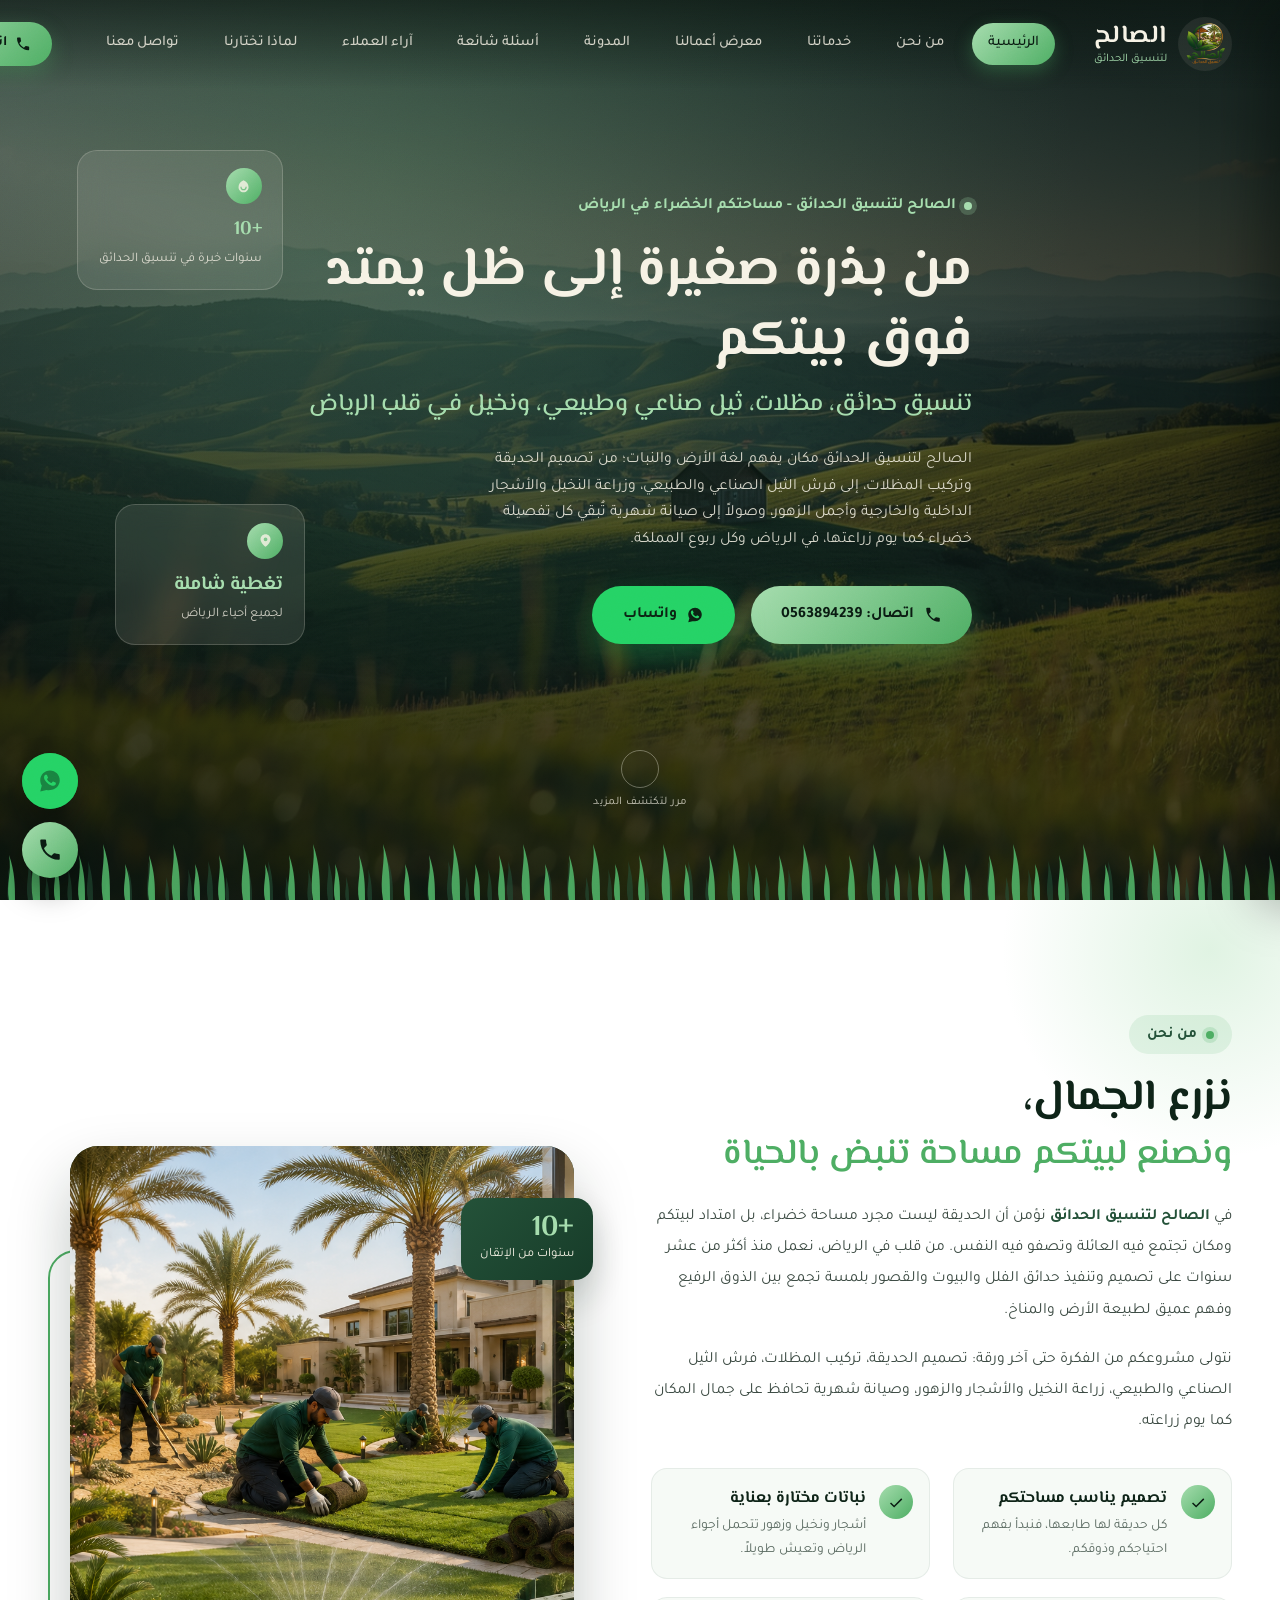
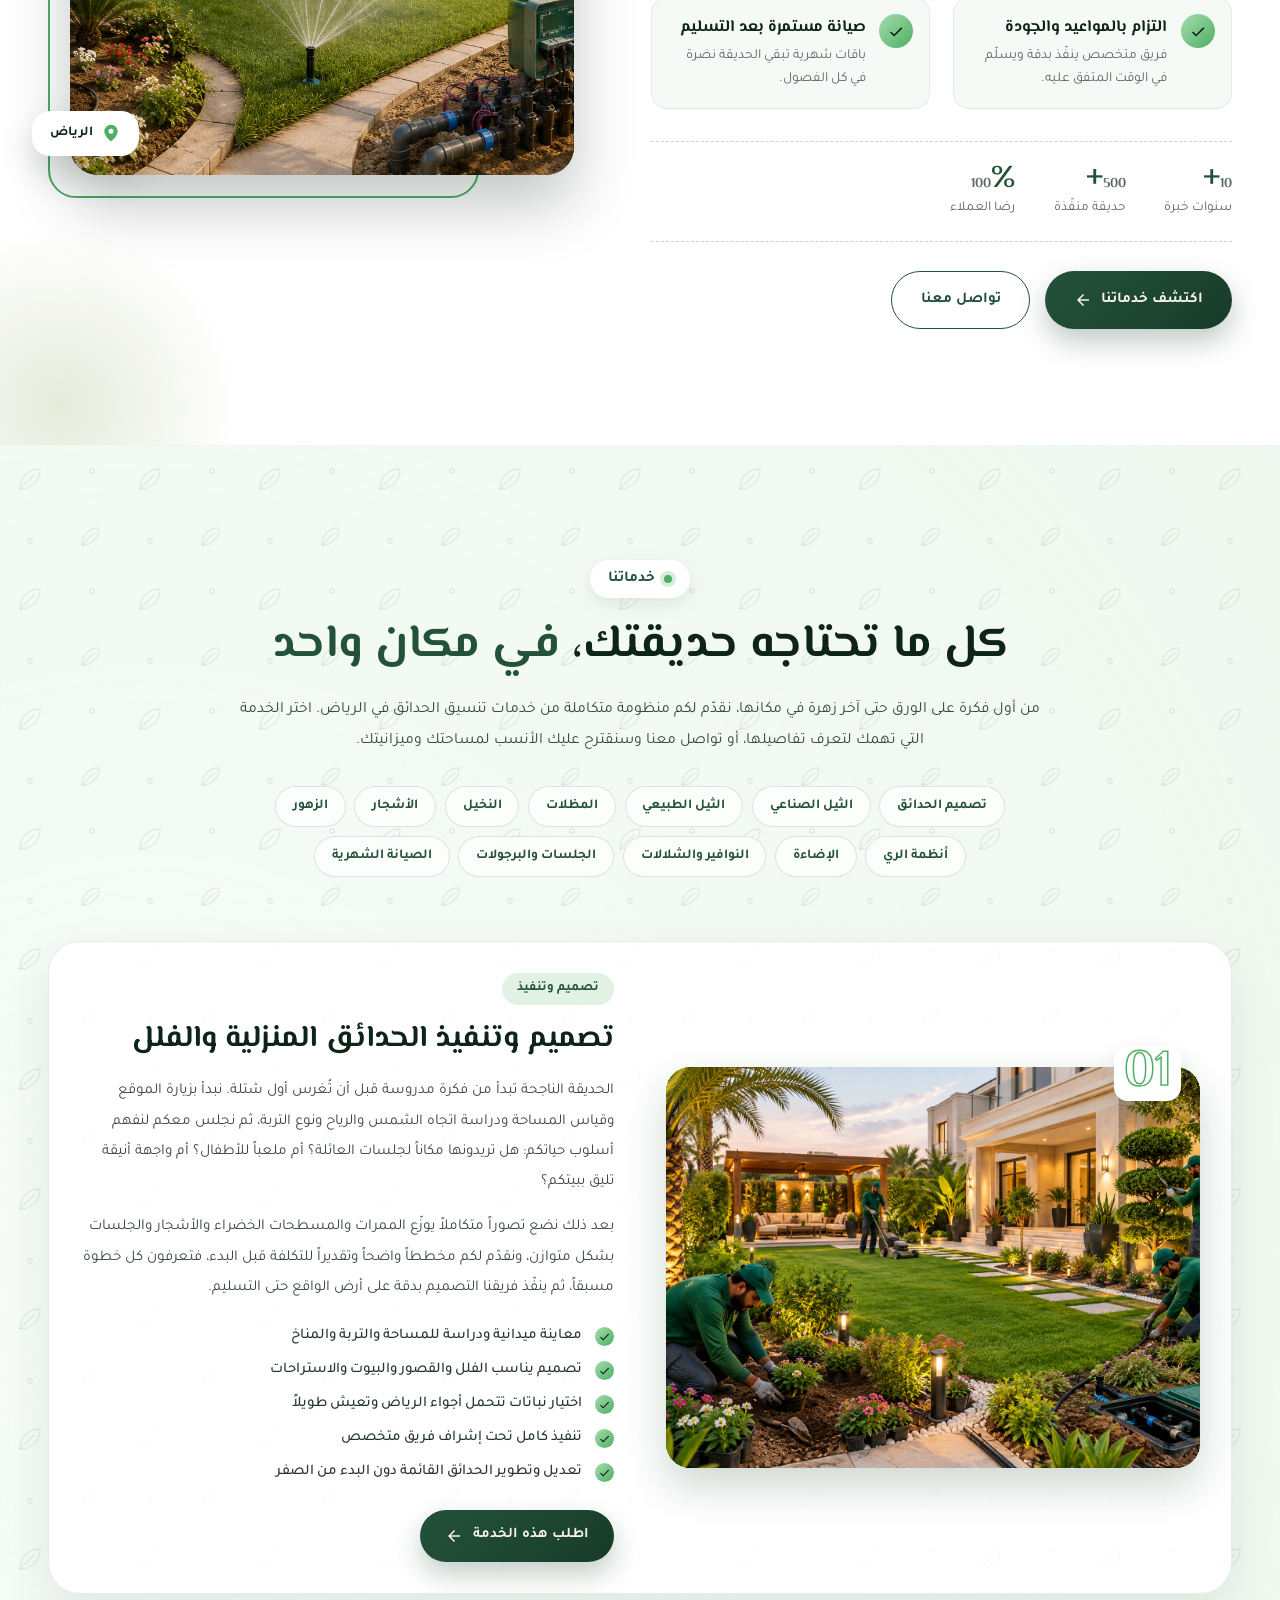
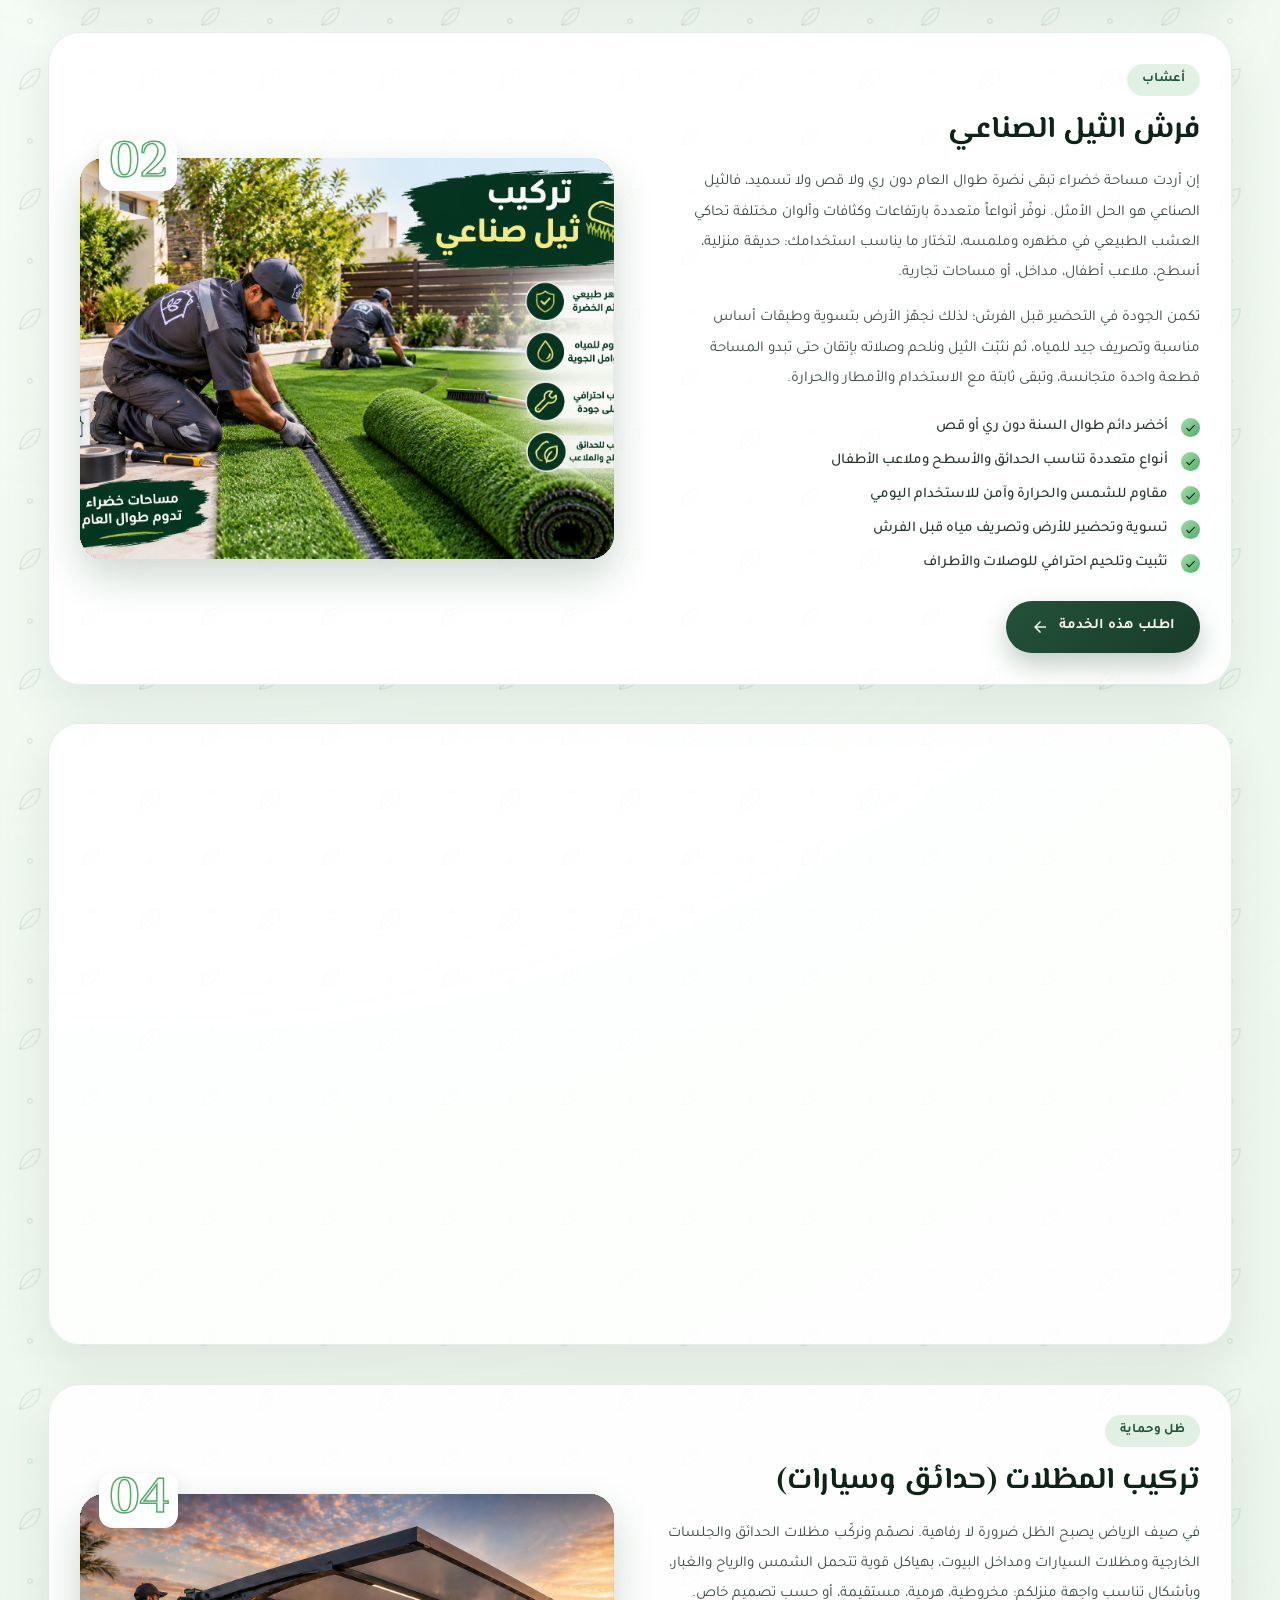
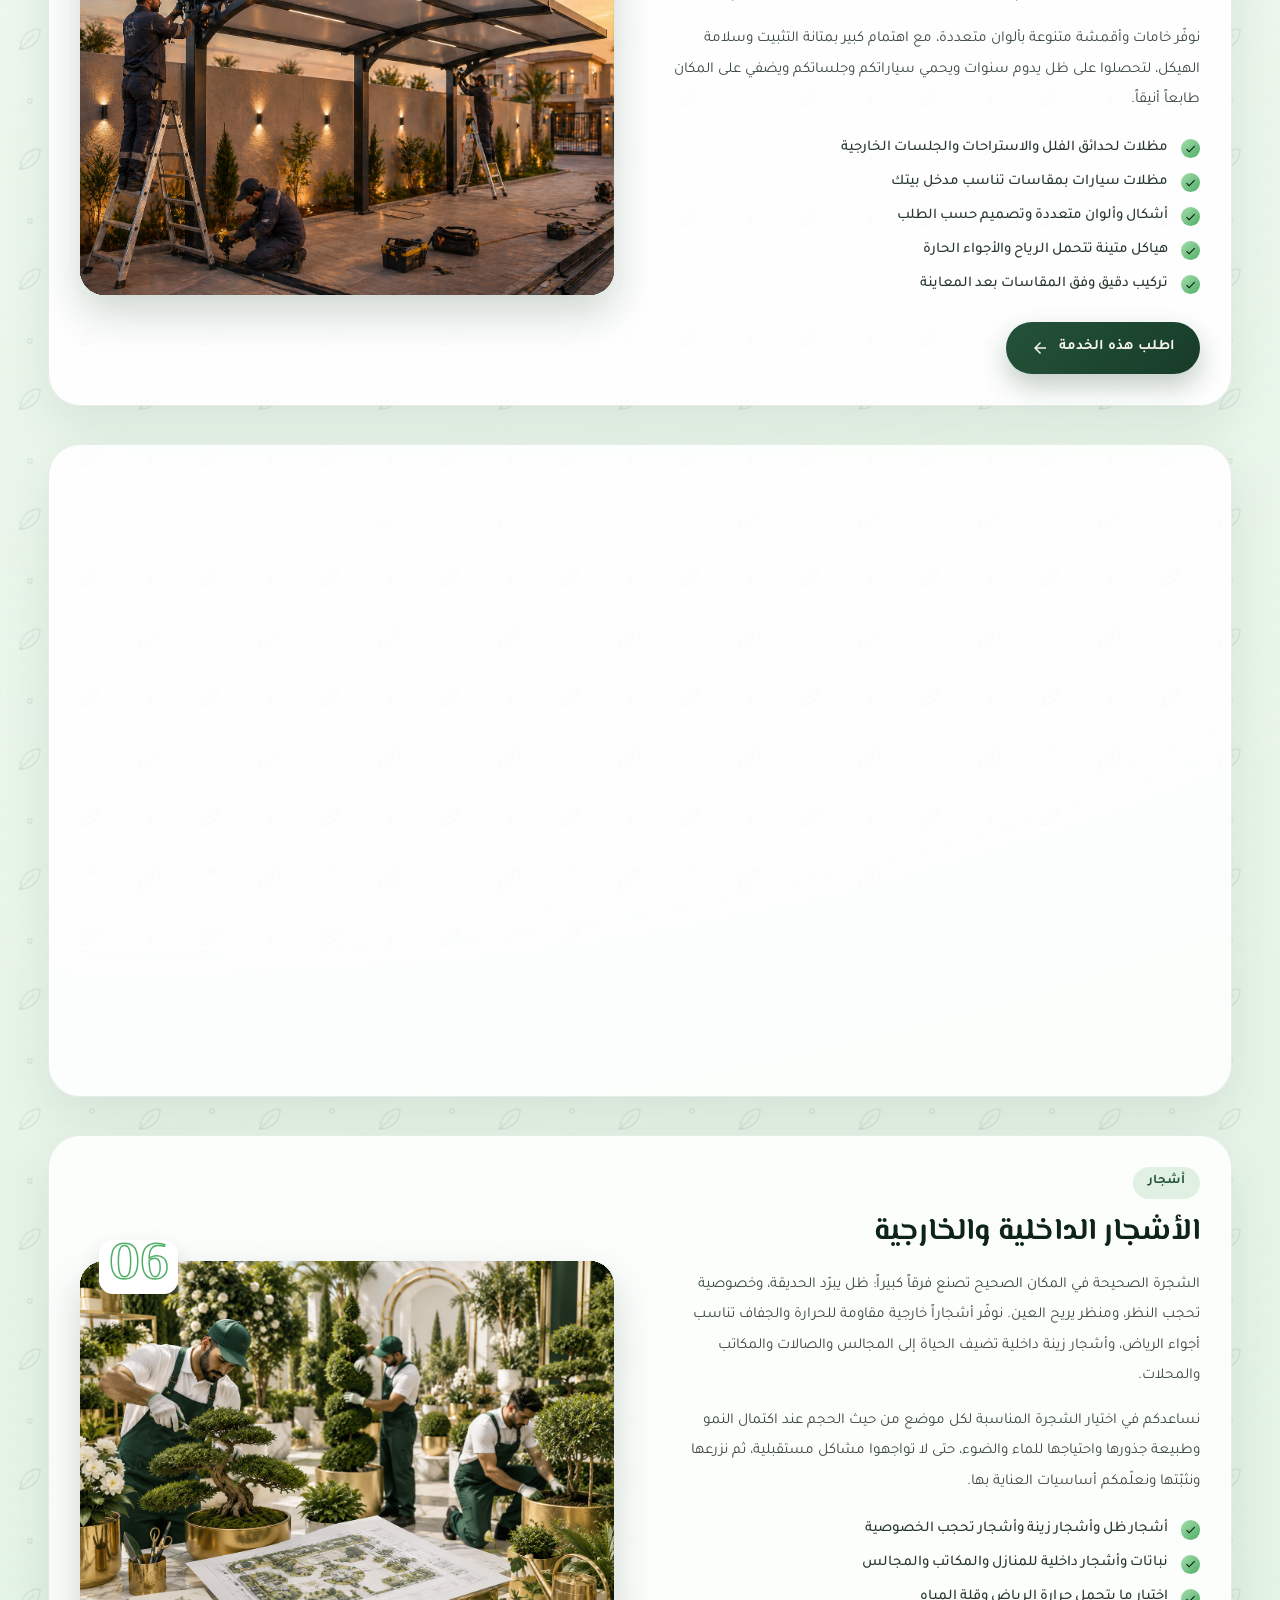
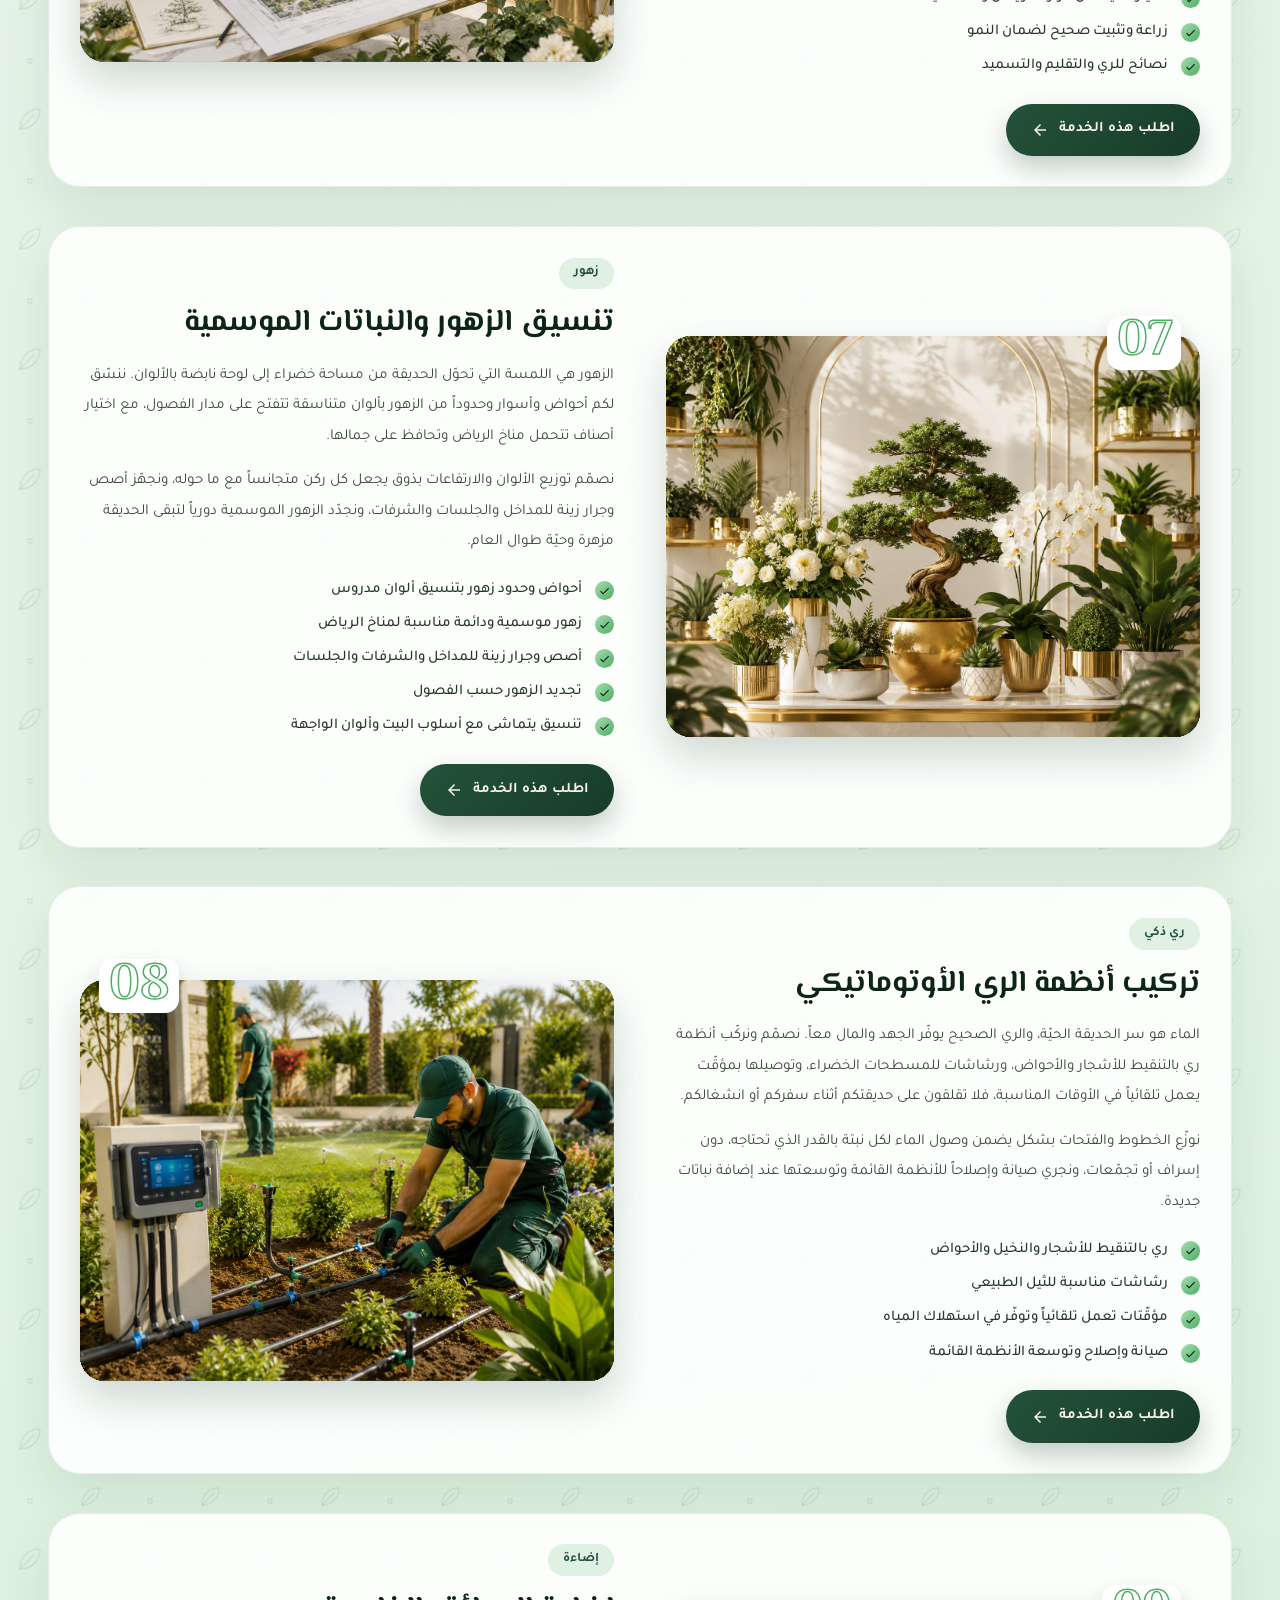
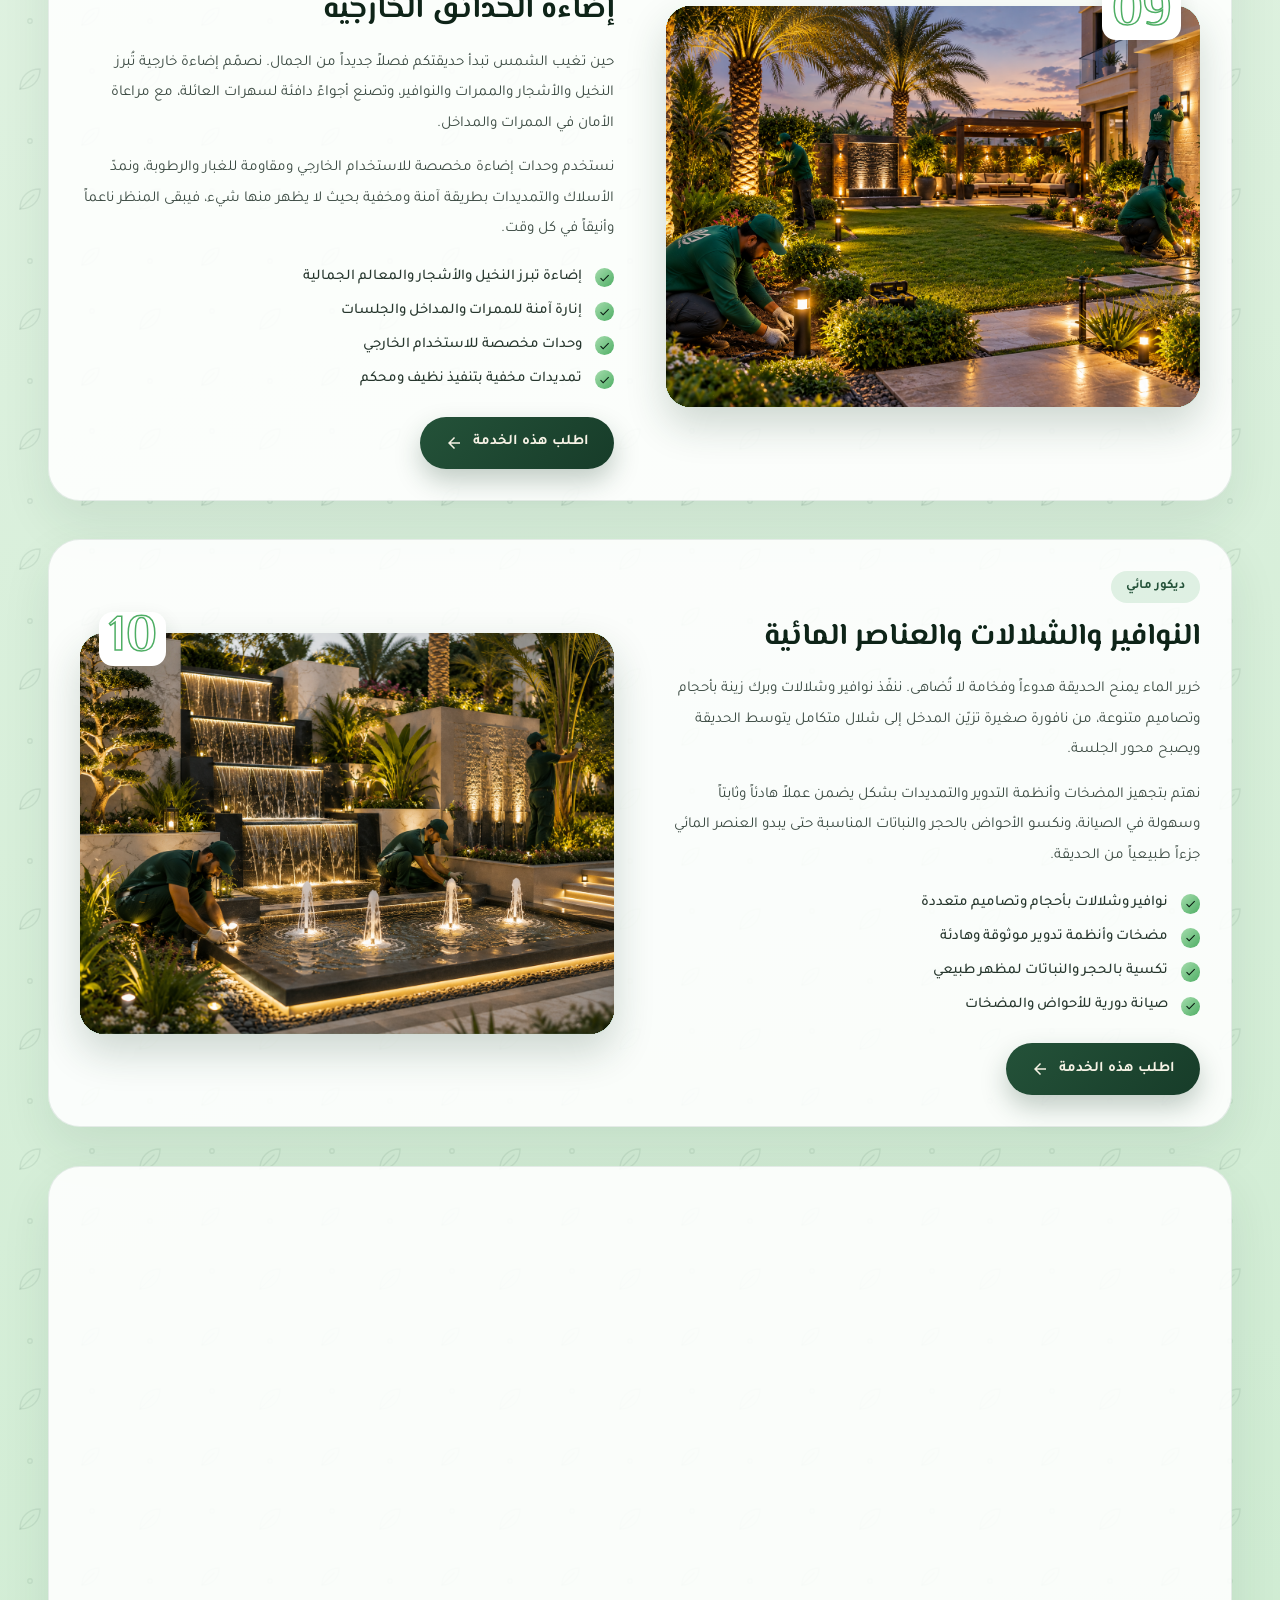
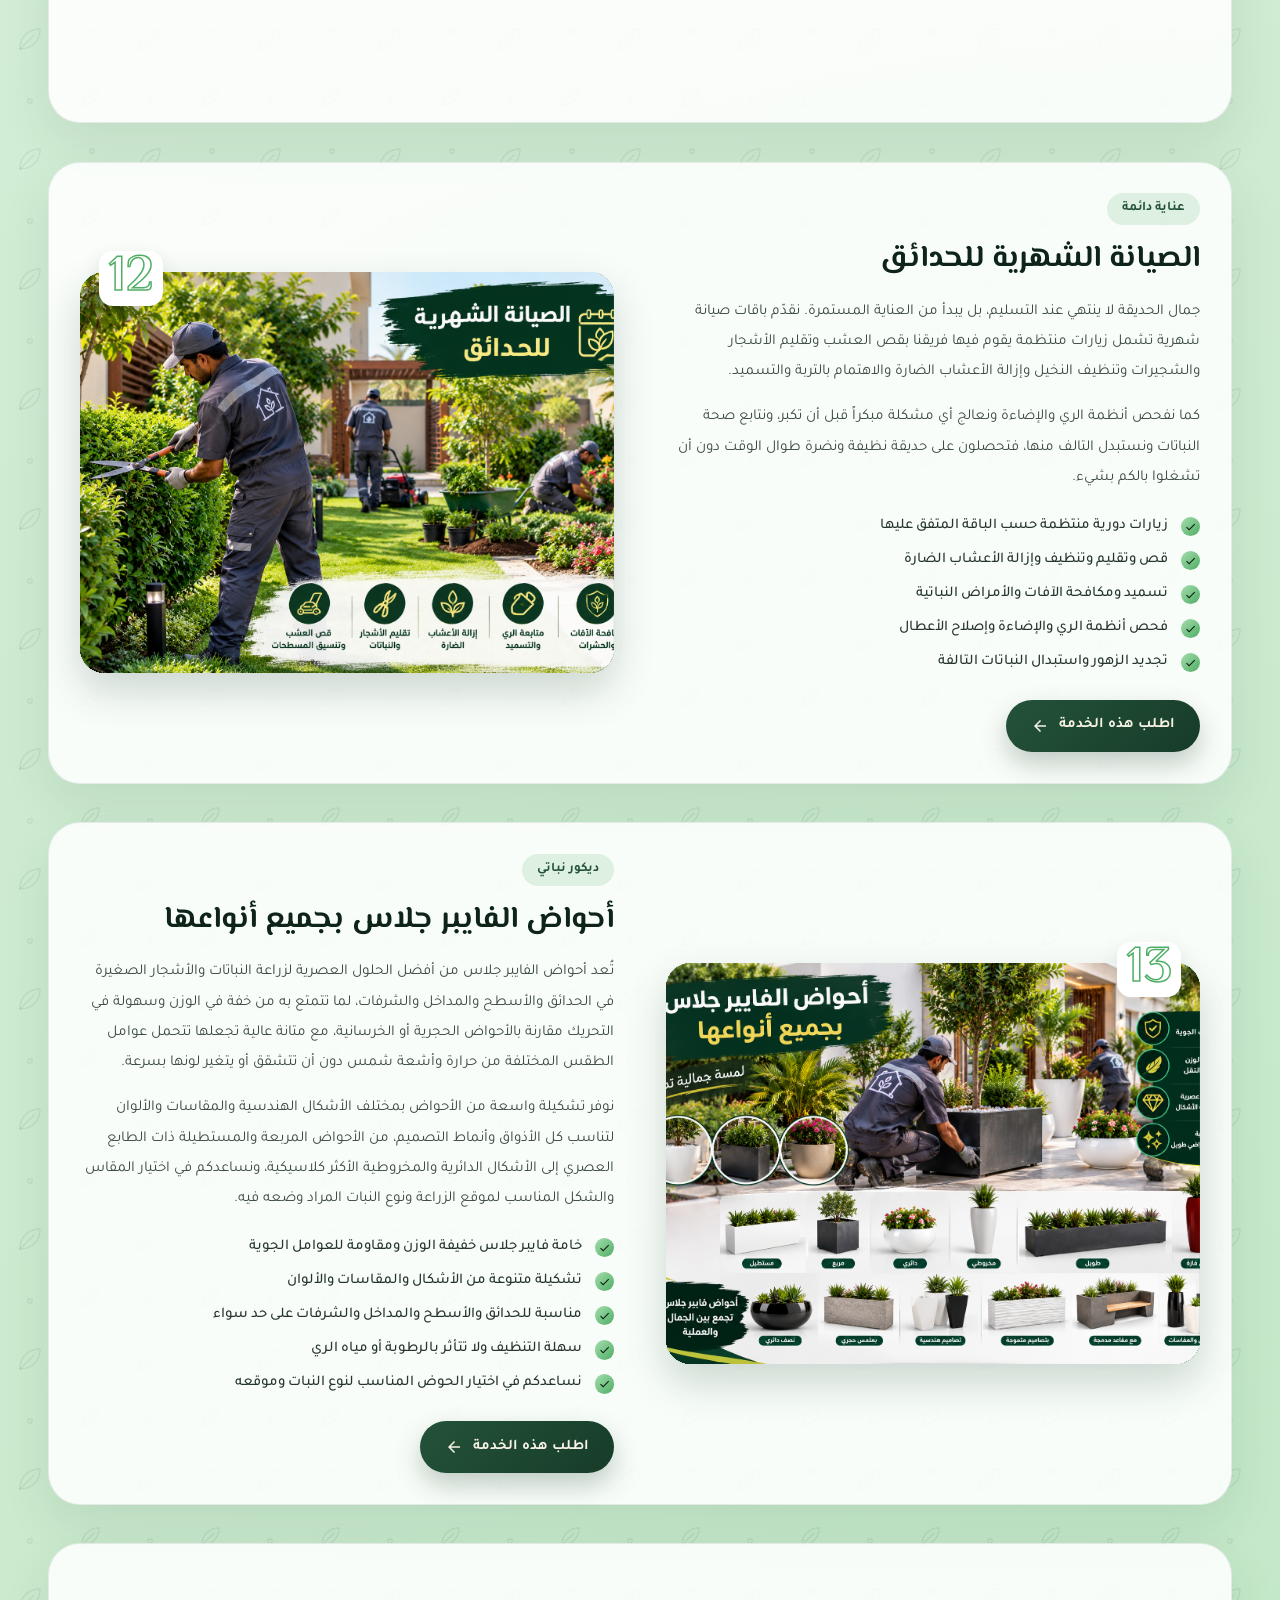
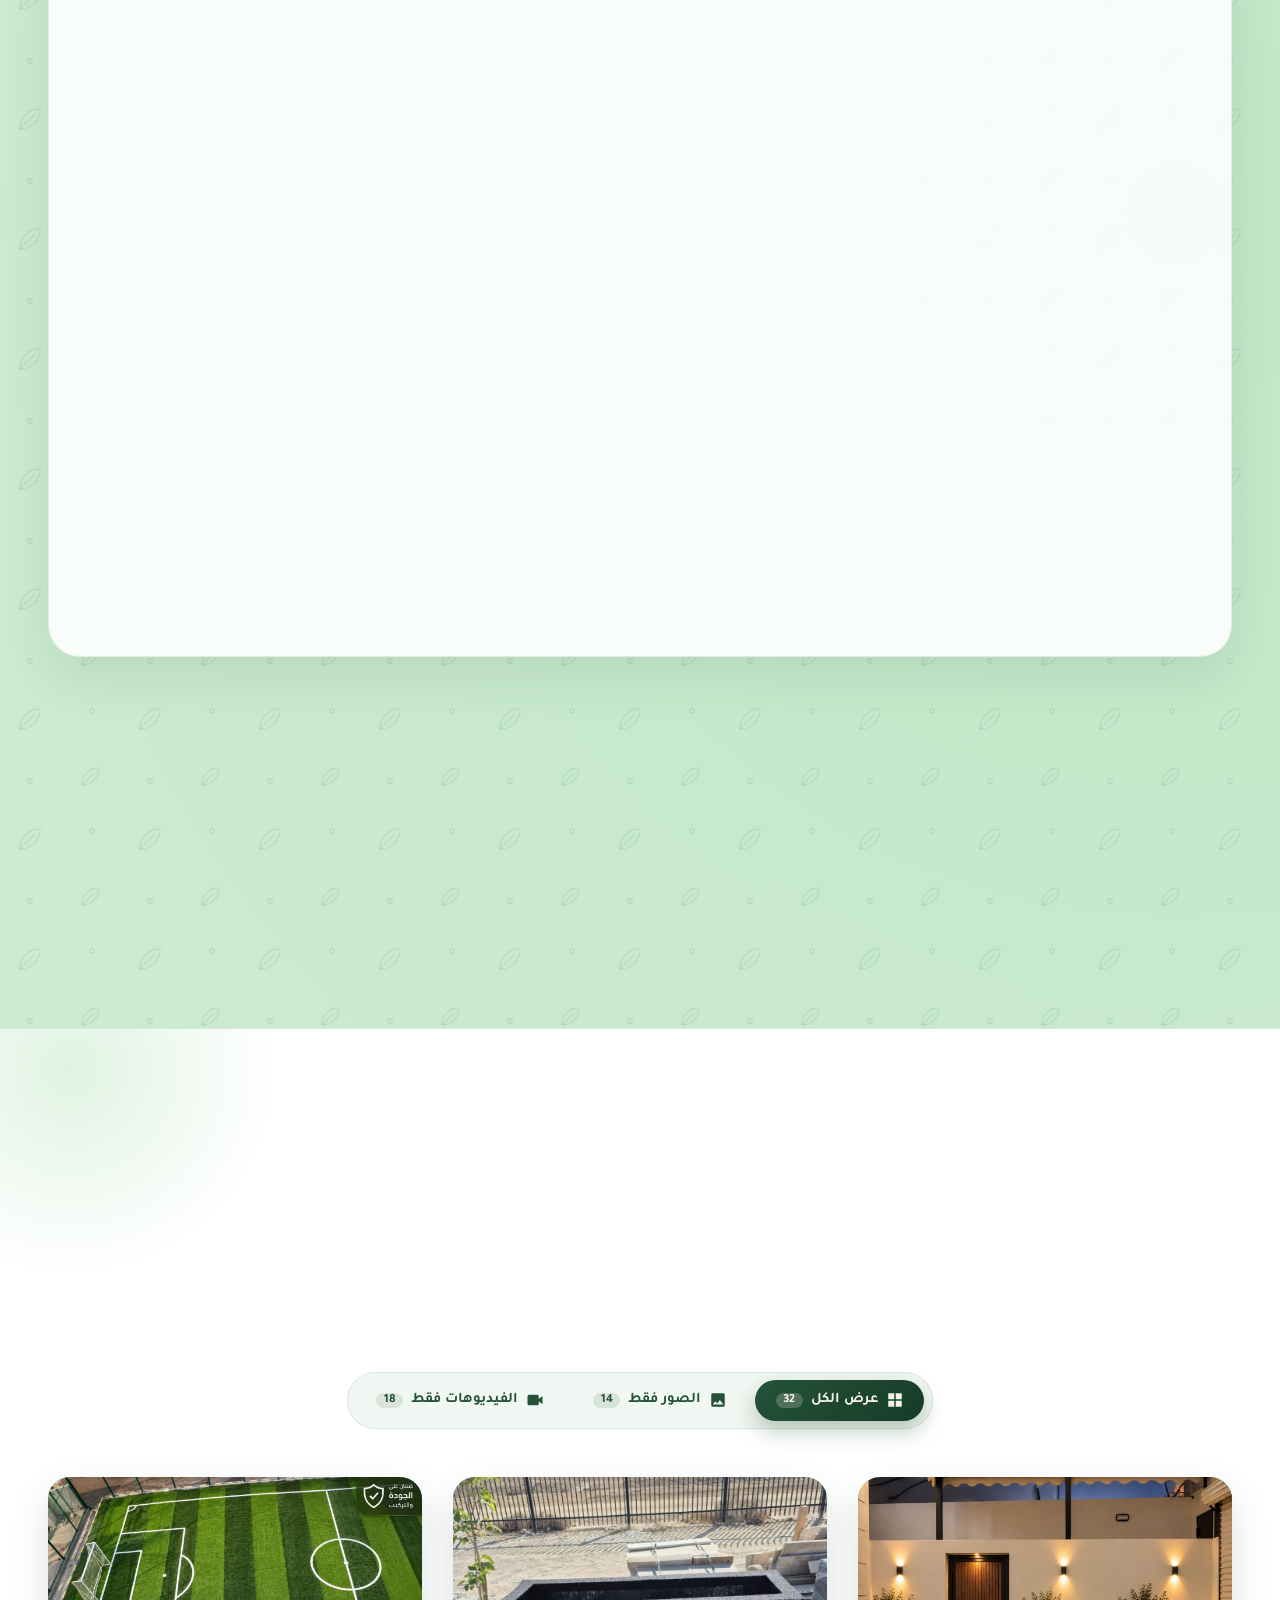
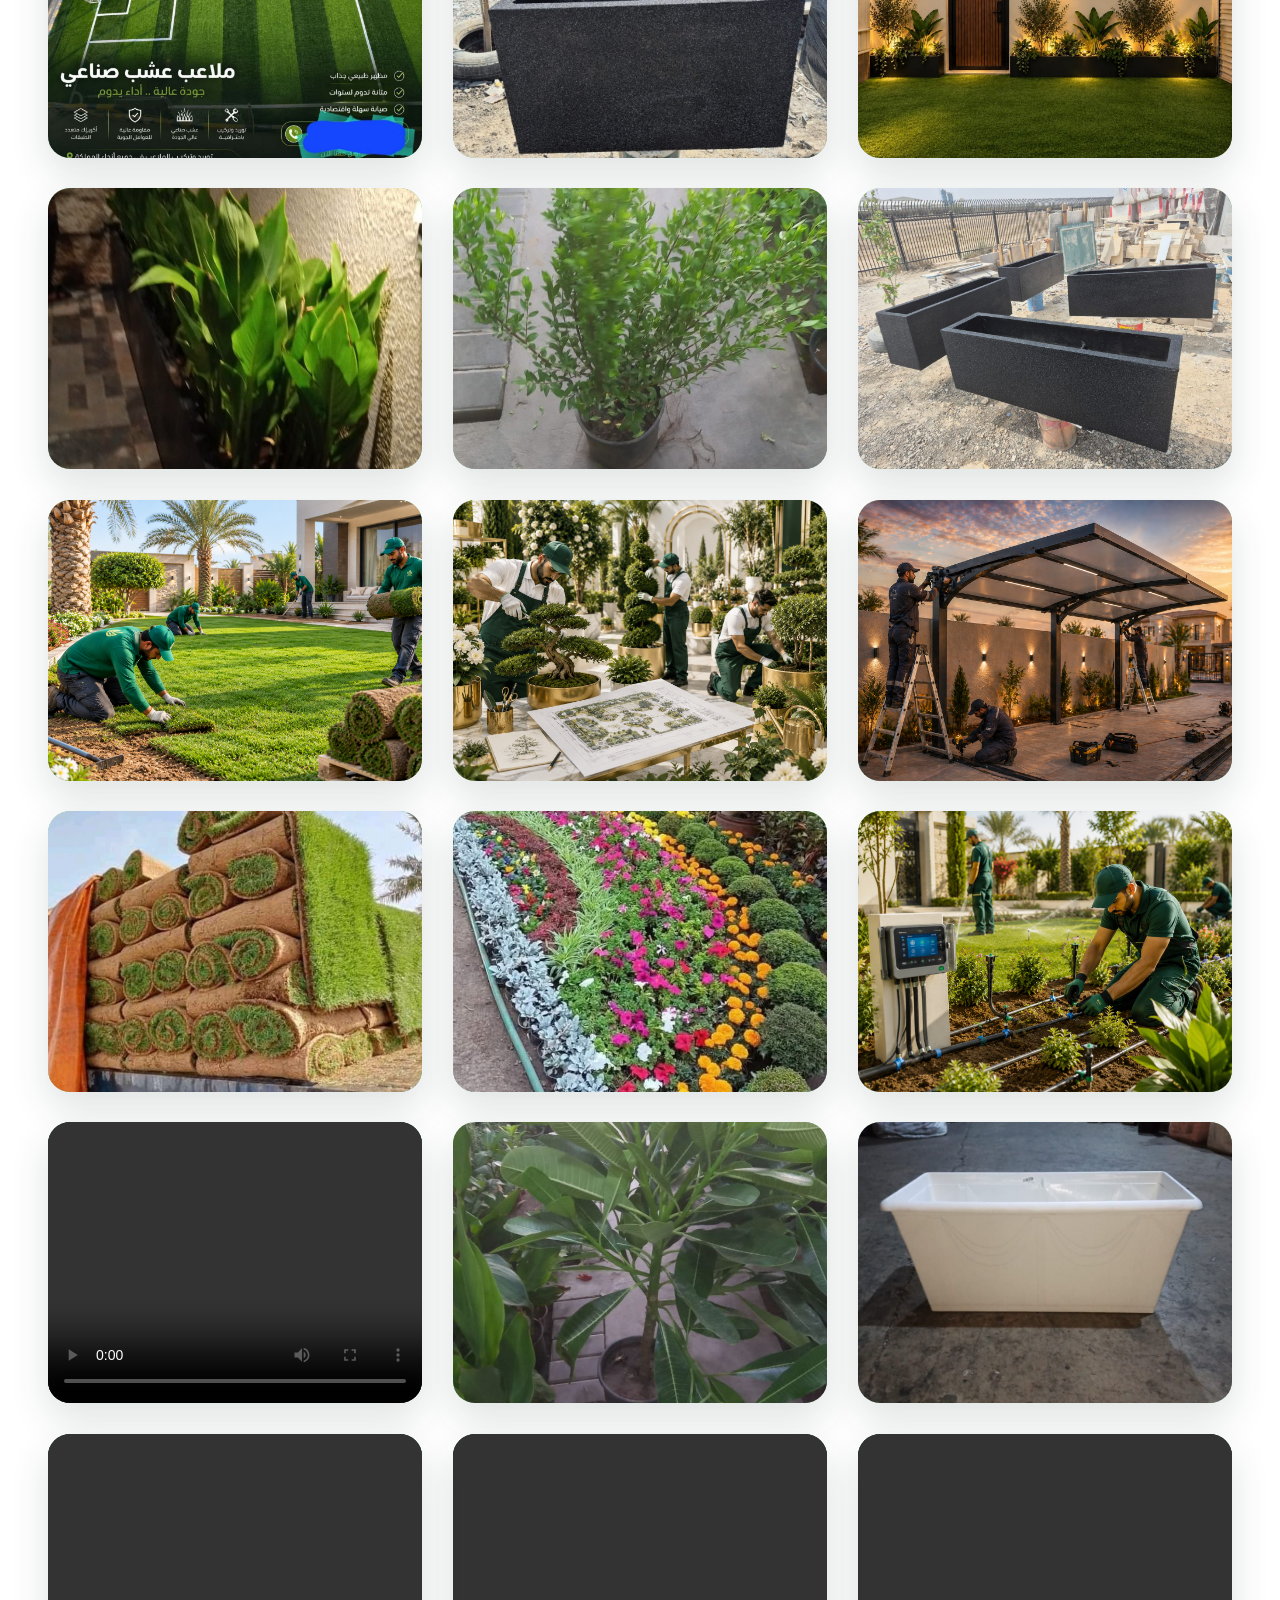
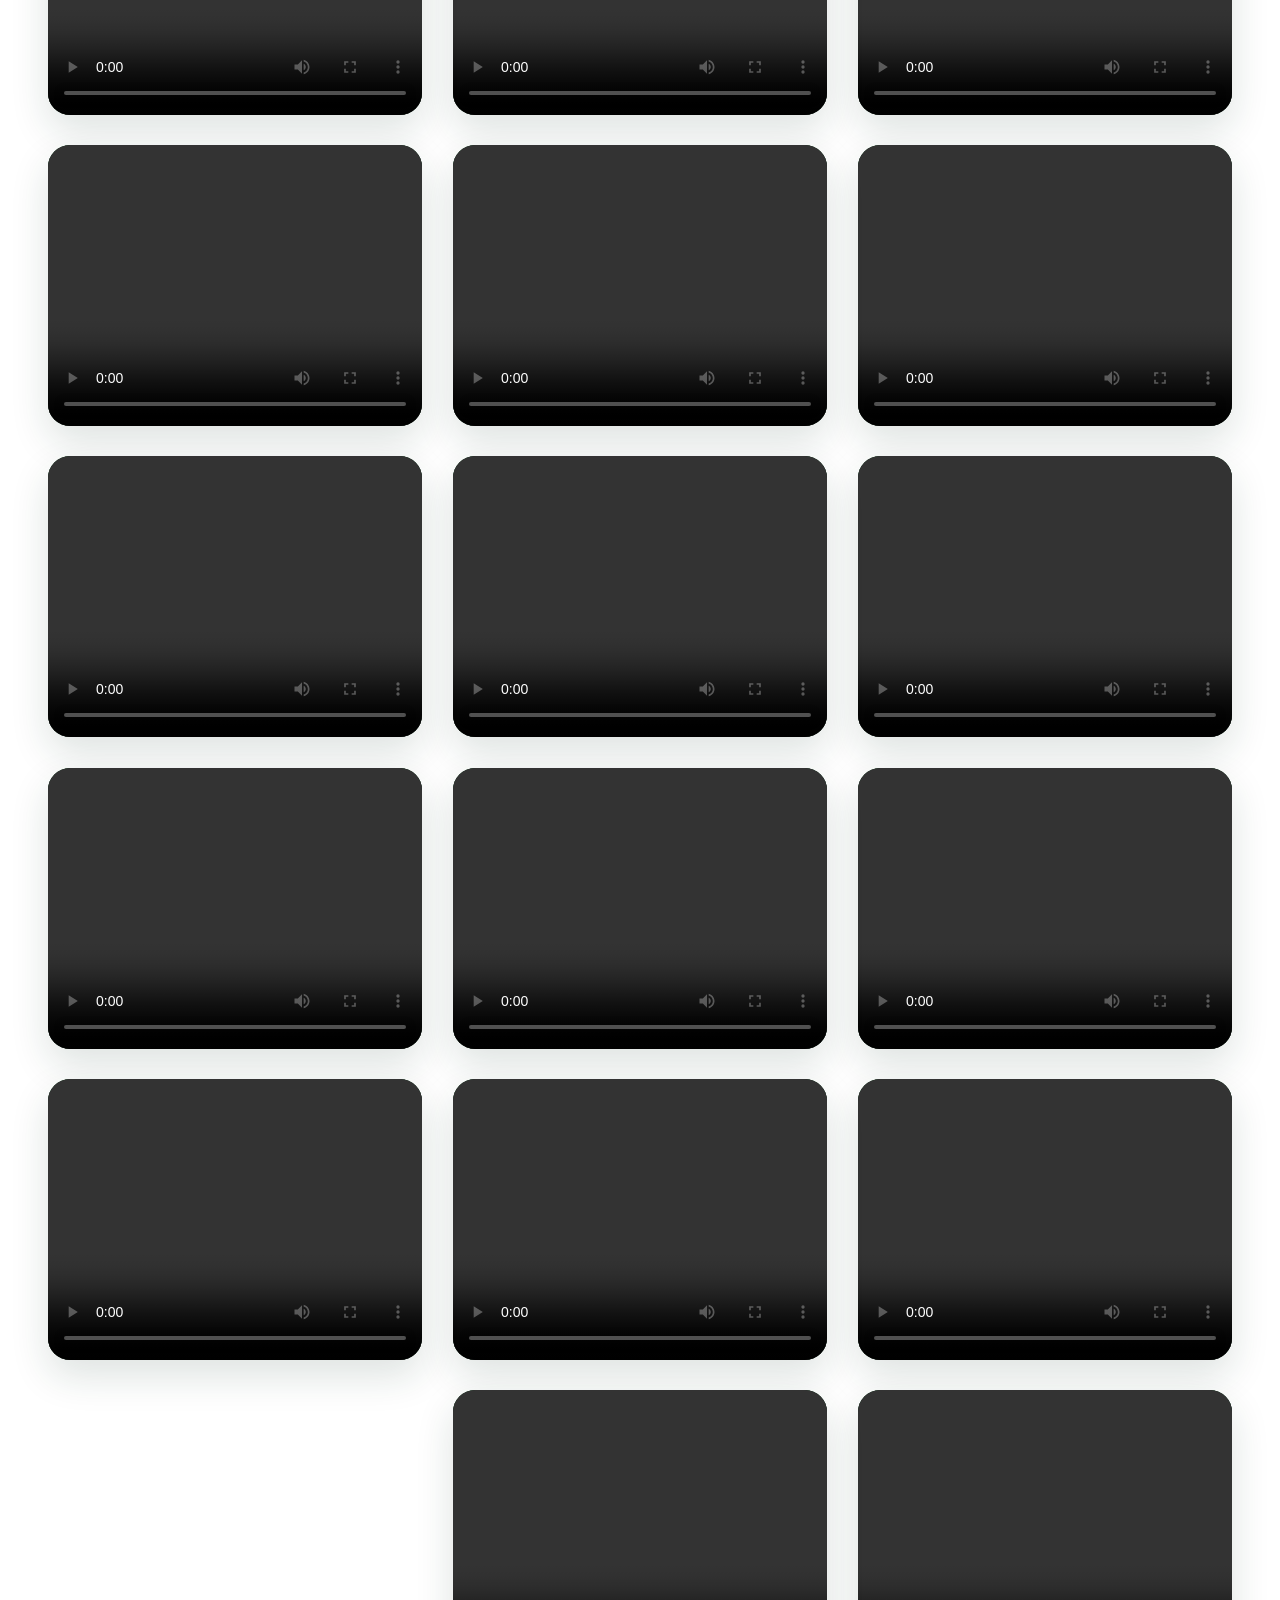
==== commit 767fa51b: "message" ====
--- a/index.html
+++ b/index.html
@@ -3,18 +3,18 @@
 <head>
 <meta charset="UTF-8">
 <meta name="viewport" content="width=device-width, initial-scale=1, viewport-fit=cover">
-<title>الصالح لتنسيق الحدائق | تنسيق حدائق، مظلات، ثيل صناعي وطبيعي بالرياض - المنفوحة</title>
-<meta name="description" content="الصالح لتنسيق الحدائق: تصميم وتنفيذ الحدائق المنزلية والفلل، تركيب المظلات، فرش الثيل الصناعي والطبيعي، زراعة النخيل والأشجار الداخلية والخارجية وأجمل الزهور، وباقات صيانة شهرية في المنفوحة والرياض والمملكة العربية السعودية. اتصال فوري 0563894239.">
-<meta name="keywords" content="تنسيق حدائق, تنسيق حدائق الرياض, تنسيق حدائق المنفوحة, تنسيق حدائق بالرياض, تركيب مظلات, مظلات حدائق, مظلات سيارات, ثيل صناعي, ثيل طبيعي, عشب صناعي, عشب طبيعي, تنسيق نخيل, بيع نخيل, أشجار داخلية, أشجار خارجية, تنسيق زهور, بيع أشجار الزينة, تصميم حدائق منزلية, تنسيق حدائق فلل, صيانة حدائق شهرية, ديكور حدائق, تنسيق حدائق السعودية, تنسيق حدائق قصور, مقاول تنسيق حدائق الرياض, تنسيق حدائق المنفوحة الرياض">
+<title>الصالح لتنسيق الحدائق | تنسيق حدائق، مظلات، ثيل صناعي وطبيعي بالرياض</title>
+<meta name="description" content="الصالح لتنسيق الحدائق: تصميم وتنفيذ الحدائق المنزلية والفلل، تركيب المظلات، فرش الثيل الصناعي والطبيعي، زراعة النخيل والأشجار الداخلية والخارجية وأجمل الزهور، وباقات صيانة شهرية في الرياض والمملكة العربية السعودية. اتصال فوري 0563894239.">
+<meta name="keywords" content="تنسيق حدائق, تنسيق حدائق الرياض, تنسيق حدائق , تنسيق حدائق بالرياض, تركيب مظلات, مظلات حدائق, مظلات سيارات, ثيل صناعي, ثيل طبيعي, عشب صناعي, عشب طبيعي, تنسيق نخيل, بيع نخيل, أشجار داخلية, أشجار خارجية, تنسيق زهور, بيع أشجار الزينة, تصميم حدائق منزلية, تنسيق حدائق فلل, صيانة حدائق شهرية, ديكور حدائق, تنسيق حدائق السعودية, تنسيق حدائق قصور, مقاول تنسيق حدائق الرياض, تنسيق حدائق الرياض">
 <meta name="author" content="الصالح لتنسيق الحدائق">
 <meta name="robots" content="index, follow">
 <meta name="geo.region" content="SA-01">
-<meta name="geo.placename" content="المنفوحة، الرياض">
+<meta name="geo.placename" content=" الرياض">
 <link rel="canonical" href="https://www.alsalih-garden.sa/">
 <meta property="og:type" content="website">
 <meta property="og:site_name" content="الصالح لتنسيق الحدائق">
 <meta property="og:title" content="الصالح لتنسيق الحدائق | تنسيق حدائق، مظلات، ثيل صناعي وطبيعي بالرياض">
-<meta property="og:description" content="تنسيق حدائق، تركيب مظلات، ثيل صناعي وطبيعي، نخيل وأشجار وزهور، وصيانة شهرية في المنفوحة والرياض.">
+<meta property="og:description" content="تنسيق حدائق، تركيب مظلات، ثيل صناعي وطبيعي، نخيل وأشجار وزهور، وصيانة شهرية في الرياض.">
 <meta property="og:locale" content="ar_SA">
 <meta property="og:url" content="https://www.alsalih-garden.sa/">
 <meta property="og:image" content="images/hero-bg.jpg">
@@ -30,10 +30,9 @@
   "name": "الصالح لتنسيق الحدائق",
   "image": "https://www.alsalih-garden.sa/images/logo.png",
   "telephone": "+966563894239",
-  "description": "تصميم وتنفيذ الحدائق، تركيب المظلات، فرش الثيل الصناعي والطبيعي، زراعة النخيل والأشجار الداخلية والخارجية والزهور، وصيانة شهرية للحدائق في المنفوحة والرياض.",
+  "description": "تصميم وتنفيذ الحدائق، تركيب المظلات، فرش الثيل الصناعي والطبيعي، زراعة النخيل والأشجار الداخلية والخارجية والزهور، وصيانة شهرية للحدائق في الرياض.",
   "address": {
     "@type": "PostalAddress",
-    "streetAddress": "حي المنفوحة",
     "addressLocality": "الرياض",
     "addressRegion": "منطقة الرياض",
     "addressCountry": "SA"
@@ -128,13 +127,13 @@
 
   <div class="hero-body">
     <div class="container hero-content">
-      <p class="hero-kicker" data-reveal>الصالح لتنسيق الحدائق - مساحتكم الخضراء في المنفوحة، الرياض</p>
+      <p class="hero-kicker" data-reveal>الصالح لتنسيق الحدائق - مساحتكم الخضراء في  الرياض</p>
       <h1 class="hero-title">
         <span class="hero-title-line" data-reveal>من بذرة صغيرة إلى ظل يمتد فوق بيتكم</span>
         <span class="hero-title-line hero-title-accent" data-reveal>تنسيق حدائق، مظلات، ثيل صناعي وطبيعي، ونخيل في قلب الرياض</span>
       </h1>
       <p class="hero-sub" data-reveal>
-        الصالح لتنسيق الحدائق مكان يفهم لغة الأرض والنبات؛ من تصميم الحديقة وتركيب المظلات، إلى فرش الثيل الصناعي والطبيعي، وزراعة النخيل والأشجار الداخلية والخارجية وأجمل الزهور، وصولاً إلى صيانة شهرية تُبقي كل تفصيلة خضراء كما يوم زراعتها، في المنفوحة والرياض وكل ربوع المملكة.
+        الصالح لتنسيق الحدائق مكان يفهم لغة الأرض والنبات؛ من تصميم الحديقة وتركيب المظلات، إلى فرش الثيل الصناعي والطبيعي، وزراعة النخيل والأشجار الداخلية والخارجية وأجمل الزهور، وصولاً إلى صيانة شهرية تُبقي كل تفصيلة خضراء كما يوم زراعتها، في الرياض وكل ربوع المملكة.
       </p>
       <div class="hero-actions" data-reveal>
         <a href="tel:0563894239" class="btn btn-primary">
@@ -161,7 +160,7 @@
         <svg viewBox="0 0 24 24" class="icon" aria-hidden="true"><path d="M12 2c-4.4 0-8 3.6-8 8 0 5.4 7 12 8 12s8-6.6 8-12c0-4.4-3.6-8-8-8Zm0 11a3 3 0 1 1 0-6 3 3 0 0 1 0 6Z"/></svg>
       </span>
       <strong>تغطية شاملة</strong>
-      <span>لجميع أحياء الرياض والمنفوحة</span>
+      <span>لجميع أحياء الرياض </span>
     </div>
   </div>
 
@@ -192,7 +191,7 @@
       </h2>
 
       <p class="about-text" data-ab-reveal>
-        في <strong>الصالح لتنسيق الحدائق</strong> نؤمن أن الحديقة ليست مجرد مساحة خضراء، بل امتداد لبيتكم ومكان تجتمع فيه العائلة وتصفو فيه النفس. من قلب المنفوحة في الرياض، نعمل منذ أكثر من عشر سنوات على تصميم وتنفيذ حدائق الفلل والبيوت والقصور بلمسة تجمع بين الذوق الرفيع وفهم عميق لطبيعة الأرض والمناخ.
+        في <strong>الصالح لتنسيق الحدائق</strong> نؤمن أن الحديقة ليست مجرد مساحة خضراء، بل امتداد لبيتكم ومكان تجتمع فيه العائلة وتصفو فيه النفس. من قلب  في الرياض، نعمل منذ أكثر من عشر سنوات على تصميم وتنفيذ حدائق الفلل والبيوت والقصور بلمسة تجمع بين الذوق الرفيع وفهم عميق لطبيعة الأرض والمناخ.
       </p>
 
       <p class="about-text" data-ab-reveal>
@@ -277,7 +276,7 @@
 
         <div class="about-badge about-badge-loc">
           <svg viewBox="0 0 24 24" aria-hidden="true"><path d="M12 2c-4.4 0-8 3.6-8 8 0 5.4 7 12 8 12s8-6.6 8-12c0-4.4-3.6-8-8-8Zm0 11a3 3 0 1 1 0-6 3 3 0 0 1 0 6Z"/></svg>
-          <span>المنفوحة - الرياض</span>
+          <span> الرياض</span>
         </div>
       </div>
     </div>
@@ -290,7 +289,7 @@
       <p class="svc-kicker" data-sv-reveal>خدماتنا</p>
       <h2 class="svc-title" data-sv-reveal>كل ما تحتاجه حديقتك، <span>في مكان واحد</span></h2>
       <p class="svc-intro" data-sv-reveal>
-        من أول فكرة على الورق حتى آخر زهرة في مكانها، نقدّم لكم منظومة متكاملة من خدمات تنسيق الحدائق في المنفوحة والرياض. اختر الخدمة التي تهمك لتعرف تفاصيلها، أو تواصل معنا وسنقترح عليك الأنسب لمساحتك وميزانيتك.
+        من أول فكرة على الورق حتى آخر زهرة في مكانها، نقدّم لكم منظومة متكاملة من خدمات تنسيق الحدائق في الرياض. اختر الخدمة التي تهمك لتعرف تفاصيلها، أو تواصل معنا وسنقترح عليك الأنسب لمساحتك وميزانيتك.
       </p>
 
       <ul class="svc-chips" data-sv-reveal>
@@ -570,7 +569,51 @@
           <a href="#" class="svc-cta" data-wa="باقة الصيانة الشهرية"><span>اطلب هذه الخدمة</span><i></i></a>
         </div>
       </article>
-
+      <article class="svc-item" id="svc-fiberglass">
+  <div class="svc-media" data-sv-reveal>
+    <span class="svc-num" aria-hidden="true">13</span>
+    <div class="svc-img">
+      <img src="images/serv13.png" alt="أحواض فايبر جلاس بجميع الأشكال والمقاسات" loading="lazy" onerror="this.style.display='none'">
+    </div>
+  </div>
+  <div class="svc-body" data-sv-reveal>
+    <span class="svc-tag">ديكور نباتي</span>
+    <h3 class="svc-name">أحواض الفايبر جلاس بجميع أنواعها</h3>
+    <p>تُعد أحواض الفايبر جلاس من أفضل الحلول العصرية لزراعة النباتات والأشجار الصغيرة في الحدائق والأسطح والمداخل والشرفات، لما تتمتع به من خفة في الوزن وسهولة في التحريك مقارنة بالأحواض الحجرية أو الخرسانية، مع متانة عالية تجعلها تتحمل عوامل الطقس المختلفة من حرارة وأشعة شمس دون أن تتشقق أو يتغير لونها بسرعة.</p>
+    <p>نوفر تشكيلة واسعة من الأحواض بمختلف الأشكال الهندسية والمقاسات والألوان لتناسب كل الأذواق وأنماط التصميم، من الأحواض المربعة والمستطيلة ذات الطابع العصري إلى الأشكال الدائرية والمخروطية الأكثر كلاسيكية، ونساعدكم في اختيار المقاس والشكل المناسب لموقع الزراعة ونوع النبات المراد وضعه فيه.</p>
+    <ul class="svc-points">
+      <li>خامة فايبر جلاس خفيفة الوزن ومقاومة للعوامل الجوية</li>
+      <li>تشكيلة متنوعة من الأشكال والمقاسات والألوان</li>
+      <li>مناسبة للحدائق والأسطح والمداخل والشرفات على حد سواء</li>
+      <li>سهلة التنظيف ولا تتأثر بالرطوبة أو مياه الري</li>
+      <li>نساعدكم في اختيار الحوض المناسب لنوع النبات وموقعه</li>
+    </ul>
+    <a href="#" class="svc-cta" data-wa="أحواض الفايبر جلاس بجميع أنواعها"><span>اطلب هذه الخدمة</span><i></i></a>
+  </div>
+</article>
+
+<article class="svc-item" id="svc-tree-removal">
+  <div class="svc-media" data-sv-reveal>
+    <span class="svc-num" aria-hidden="true">14</span>
+    <div class="svc-img">
+      <img src="images/serv14.png" alt="قص وإزالة الأشجار والنخيل في الرياض" loading="lazy" onerror="this.style.display='none'">
+    </div>
+  </div>
+  <div class="svc-body" data-sv-reveal>
+    <span class="svc-tag">صيانة وتقليم</span>
+    <h3 class="svc-name">قص وإزالة الأشجار والنخيل</h3>
+    <p>قد تحتاج بعض الحدائق مع مرور الوقت إلى إعادة ترتيب عناصرها، سواء بسبب شجرة تجاوزت حجمها المناسب للمساحة، أو نخلة تضررت أو أصابها مرض، أو مجرد رغبة في تجديد تصميم الحديقة والاستغناء عن بعض العناصر القديمة. نقدّم خدمة قص وإزالة الأشجار والنخيل بشكل احترافي وآمن، باستخدام المعدات المناسبة وأيدٍ خبيرة تراعي سلامة المكان المحيط من مبانٍ وأسوار وممرات.</p>
+    <p>نتولى العملية من البداية حتى النهاية: تقييم الشجرة أو النخلة وحالتها، تحديد الطريقة الأنسب للقطع أو الاقتلاع، تنفيذ العمل بعناية دون إلحاق أي ضرر بالنباتات أو التمديدات المجاورة، ثم التخلص من المخلفات ونقلها بالكامل، لتترك الموقع نظيفًا وجاهزًا لأي خطوة تالية سواء بإعادة الزراعة أو تعديل التصميم.</p>
+    <ul class="svc-points">
+      <li>قص وتقليم الأشجار الكبيرة التي تجاوزت حجمها المناسب</li>
+      <li>إزالة النخيل والأشجار المتضررة أو المصابة بأمراض</li>
+      <li>اقتلاع آمن يراعي سلامة المباني والأسوار والتمديدات المجاورة</li>
+      <li>التخلص من المخلفات ونقلها بالكامل بعد الانتهاء</li>
+      <li>تجهيز الموقع لإعادة الزراعة أو تعديل تصميم الحديقة</li>
+    </ul>
+    <a href="#" class="svc-cta" data-wa="قص وإزالة الأشجار والنخيل"><span>اطلب هذه الخدمة</span><i></i></a>
+  </div>
+</article>
     </div>
     <div class="svc-final" data-sv-reveal>
       <div>
@@ -589,7 +632,7 @@
       <p class="pf-kicker" data-pf-reveal>معرض أعمالنا</p>
       <h2 class="pf-title" data-pf-reveal>أعمال تتحدث عن <span>جودتنا</span></h2>
       <p class="pf-intro" data-pf-reveal>
-        هذه مجموعة من الحدائق والمشاريع التي نفذها فريقنا في الرياض والمنفوحة. شاهدي التفاصيل بنفسك، من تنسيق الثيل والنخيل إلى المظلات والجلسات الخارجية، وتأكدي أن كل ركن نُفّذ بعناية واهتمام.
+        هذه مجموعة من الحدائق والمشاريع التي نفذها فريقنا في الرياض . شاهدي التفاصيل بنفسك، من تنسيق الثيل والنخيل إلى المظلات والجلسات الخارجية، وتأكدي أن كل ركن نُفّذ بعناية واهتمام.
       </p>
       <div class="pf-filters" role="tablist" aria-label="تصفية المعرض" data-pf-reveal>
         <button type="button" class="pf-filter is-active" data-filter="all" role="tab" aria-selected="true">
@@ -961,7 +1004,7 @@
         </h3>
         <div class="faq-a" id="faq-a3" role="region" aria-labelledby="faq-q3">
           <div class="faq-a-inner">
-            <p>نعم، نخدم المنفوحة وجميع أحياء الرياض، ويمكننا كذلك التنسيق للمشاريع في مدن ومناطق أخرى داخل المملكة. تواصلي معنا وأخبرينا بموقعك وسنؤكد لك إمكانية التنفيذ.</p>
+            <p>نعم، نخدم جميع أحياء الرياض، ويمكننا كذلك التنسيق للمشاريع في مدن ومناطق أخرى داخل المملكة. تواصلي معنا وأخبرينا بموقعك وسنؤكد لك إمكانية التنفيذ.</p>
           </div>
         </div>
       </div>
@@ -1050,7 +1093,7 @@
     <header class="tm-head">
       <p class="tm-kicker" data-tm-reveal>آراء العملاء</p>
       <h2 class="tm-title" data-tm-reveal>ماذا يقول <span>عملاؤنا</span> عنا</h2>
-      <p class="tm-intro" data-tm-reveal>تجارب حقيقية من عملاء تعاملنا معهم في مشاريع مختلفة داخل الرياض والمنفوحة.</p>
+      <p class="tm-intro" data-tm-reveal>تجارب حقيقية من عملاء تعاملنا معهم في مشاريع مختلفة داخل الرياض .</p>
     </header>
 
     <div class="tm-grid">
@@ -1060,7 +1103,7 @@
         <p class="tm-text">تعاملت معاهم في تنسيق حديقة البيت، والالتزام بالمواعيد كان ملحوظ من أول يوم. النتيجة جت قريبة جدًا من اللي كنا متفقين عليه.</p>
         <div class="tm-person">
           <span class="tm-avatar">أم</span>
-          <div><strong>أم سلطان</strong><span>المنفوحة</span></div>
+          <div><strong>أم سلطان</strong><span>الرياض</span></div>
         </div>
       </article>
 
@@ -1078,7 +1121,7 @@
         <p class="tm-text">فرشنا ثيل صناعي في حديقة صغيرة، والفريق جهز الأرض كويس قبل الفرش. بعد أكثر من موسم لسه شكله ثابت وما تحرك.</p>
         <div class="tm-person">
           <span class="tm-avatar">ن</span>
-          <div><strong>نورة الحربي</strong><span>المنفوحة</span></div>
+          <div><strong>نورة الحربي</strong><span>الرياض</span></div>
         </div>
       </article>
 
@@ -1096,7 +1139,7 @@
         <p class="tm-text">عندنا باقة صيانة شهرية معاهم، والفريق يلتزم بمواعيد الزيارة وينبهنا لو في نبتة محتاجة اهتمام زيادة. مرتاحين للتعامل.</p>
         <div class="tm-person">
           <span class="tm-avatar">س</span>
-          <div><strong>سارة القحطاني</strong><span>المنفوحة</span></div>
+          <div><strong>سارة القحطاني</strong><span>الرياض</span></div>
         </div>
       </article>
 
@@ -1114,7 +1157,7 @@
         <p class="tm-text">كان عندنا سور فاضي وما كنا عارفين نبدأ منين. جو المهندس عاين المكان واقترح تصميم بسيط ومناسب لميزانيتنا، ونفذوه بالظبط زي ما اتفقنا.</p>
         <div class="tm-person">
           <span class="tm-avatar">م</span>
-          <div><strong>منيرة العنزي</strong><span>المنفوحة</span></div>
+          <div><strong>منيرة العنزي</strong><span>الرياض</span></div>
         </div>
       </article>
 
@@ -1132,7 +1175,7 @@
         <p class="tm-text">تواصلنا معاهم عن طريق واتساب والرد كان سريع ووضحوا لنا كل خطوة قبل ما نوافق على أي شي. سهلوا علينا كل الإجراءات.</p>
         <div class="tm-person">
           <span class="tm-avatar">ه</span>
-          <div><strong>هند السبيعي</strong><span>المنفوحة</span></div>
+          <div><strong>هند السبيعي</strong><span>الرياض</span></div>
         </div>
       </article>
 
@@ -1150,7 +1193,7 @@
         <p class="tm-text">حبيت اهتمامهم بالتفاصيل الصغيرة، حتى ترتيب الأصص عند المدخل كان له فكرة واضحة مو بس عشوائي.</p>
         <div class="tm-person">
           <span class="tm-avatar">ل</span>
-          <div><strong>لولوة الغامدي</strong><span>المنفوحة</span></div>
+          <div><strong>لولوة الغامدي</strong><span>الرياض</span></div>
         </div>
       </article>
       <article class="tm-card" data-tm-reveal>
@@ -1281,7 +1324,7 @@
 
     <div class="ct-address" data-ct-reveal>
       <svg viewBox="0 0 24 24" aria-hidden="true"><path d="M12 2c-4.4 0-8 3.6-8 8 0 5.4 7 12 8 12s8-6.6 8-12c0-4.4-3.6-8-8-8Zm0 11a3 3 0 1 1 0-6 3 3 0 0 1 0 6Z"/></svg>
-      <span>حي المنفوحة، الرياض، المملكة العربية السعودية</span>
+      <span>الرياض، المملكة العربية السعودية</span>
     </div>
   </div>
 </section>
@@ -1298,7 +1341,7 @@
           <em>لتنسيق الحدائق</em>
         </span>
       </a>
-      <p>نقدّم خدمات تنسيق الحدائق وتركيب المظلات وفرش الثيل وزراعة النخيل والأشجار، مع صيانة دورية تحافظ على جمال حديقتكم في المنفوحة والرياض.</p>
+      <p>نقدّم خدمات تنسيق الحدائق وتركيب المظلات وفرش الثيل وزراعة النخيل والأشجار، مع صيانة دورية تحافظ على جمال حديقتكم في الرياض.</p>
       <div class="footer-social">
         <a href="https://wa.me/966563894239" target="_blank" rel="noopener" aria-label="تواصل معنا عبر واتساب">
           <svg viewBox="0 0 32 32" aria-hidden="true"><path d="M16.001 3C9.372 3 4 8.373 4 15.002c0 2.42.71 4.675 1.933 6.574L4 29l7.62-1.883A11.94 11.94 0 0 0 16 27c6.629 0 12-5.373 12-12.001C28 8.373 22.629 3 16.001 3Zm7.06 17.06c-.3.847-1.49 1.55-2.437 1.75-.648.137-1.494.246-4.342-.933-3.644-1.508-5.99-5.19-6.173-5.43-.18-.24-1.482-1.973-1.482-3.763 0-1.79.938-2.669 1.27-3.034.33-.365.72-.457.96-.457.24 0 .48.002.69.013.222.011.518-.084.81.618.3.72 1.02 2.494 1.11 2.677.09.18.15.396.03.636-.12.24-.18.396-.36.61-.18.216-.378.481-.54.647-.18.18-.366.375-.156.735.21.36.93 1.53 2 2.478 1.374 1.222 2.53 1.6 2.89 1.78.36.18.57.15.78-.09.21-.24.9-1.05 1.14-1.41.24-.36.48-.3.81-.18.33.12 2.1.99 2.46 1.17.36.18.6.27.69.42.09.15.09.87-.21 1.717Z"/></svg>
@@ -1344,7 +1387,7 @@
         </li>
         <li>
           <svg viewBox="0 0 24 24" aria-hidden="true"><path d="M12 2c-4.4 0-8 3.6-8 8 0 5.4 7 12 8 12s8-6.6 8-12c0-4.4-3.6-8-8-8Zm0 11a3 3 0 1 1 0-6 3 3 0 0 1 0 6Z"/></svg>
-          <span>حي المنفوحة، الرياض، المملكة العربية السعودية</span>
+          <span>الرياض، المملكة العربية السعودية</span>
         </li>
       </ul>
     </div>
